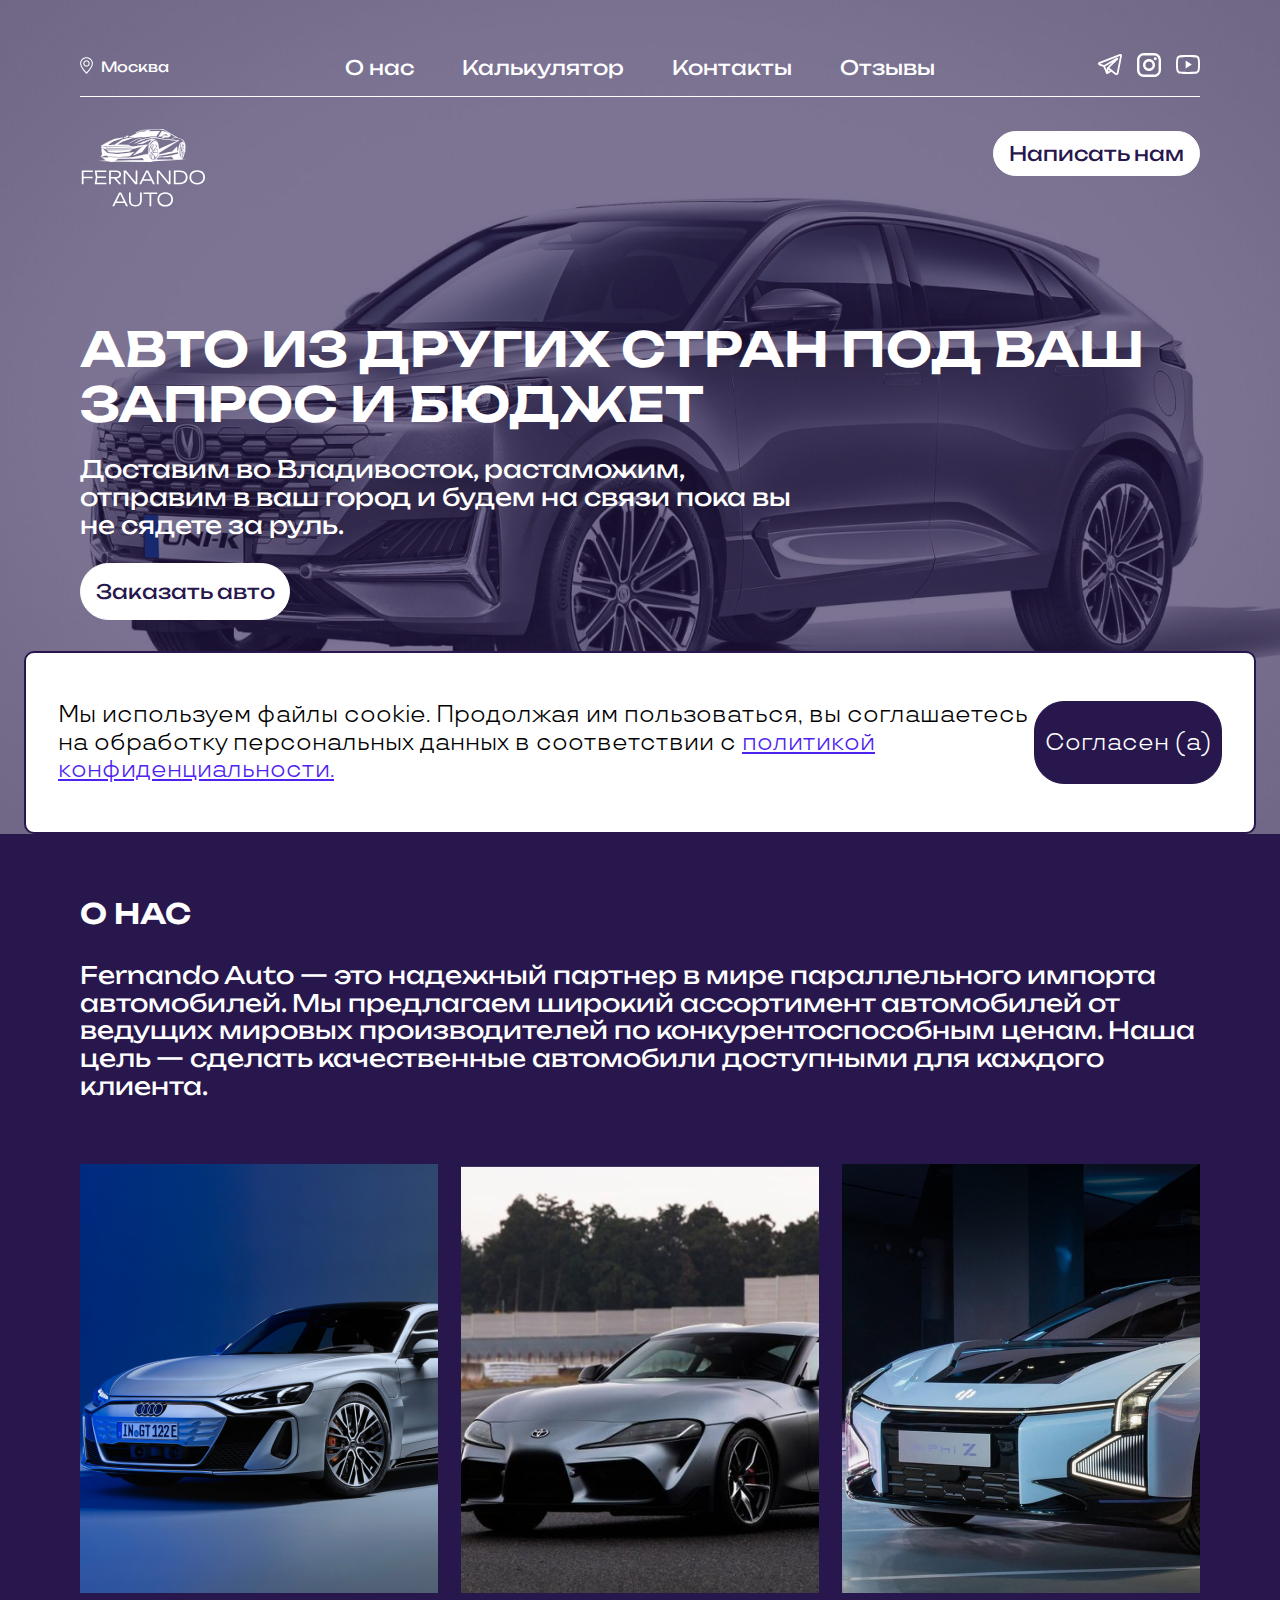
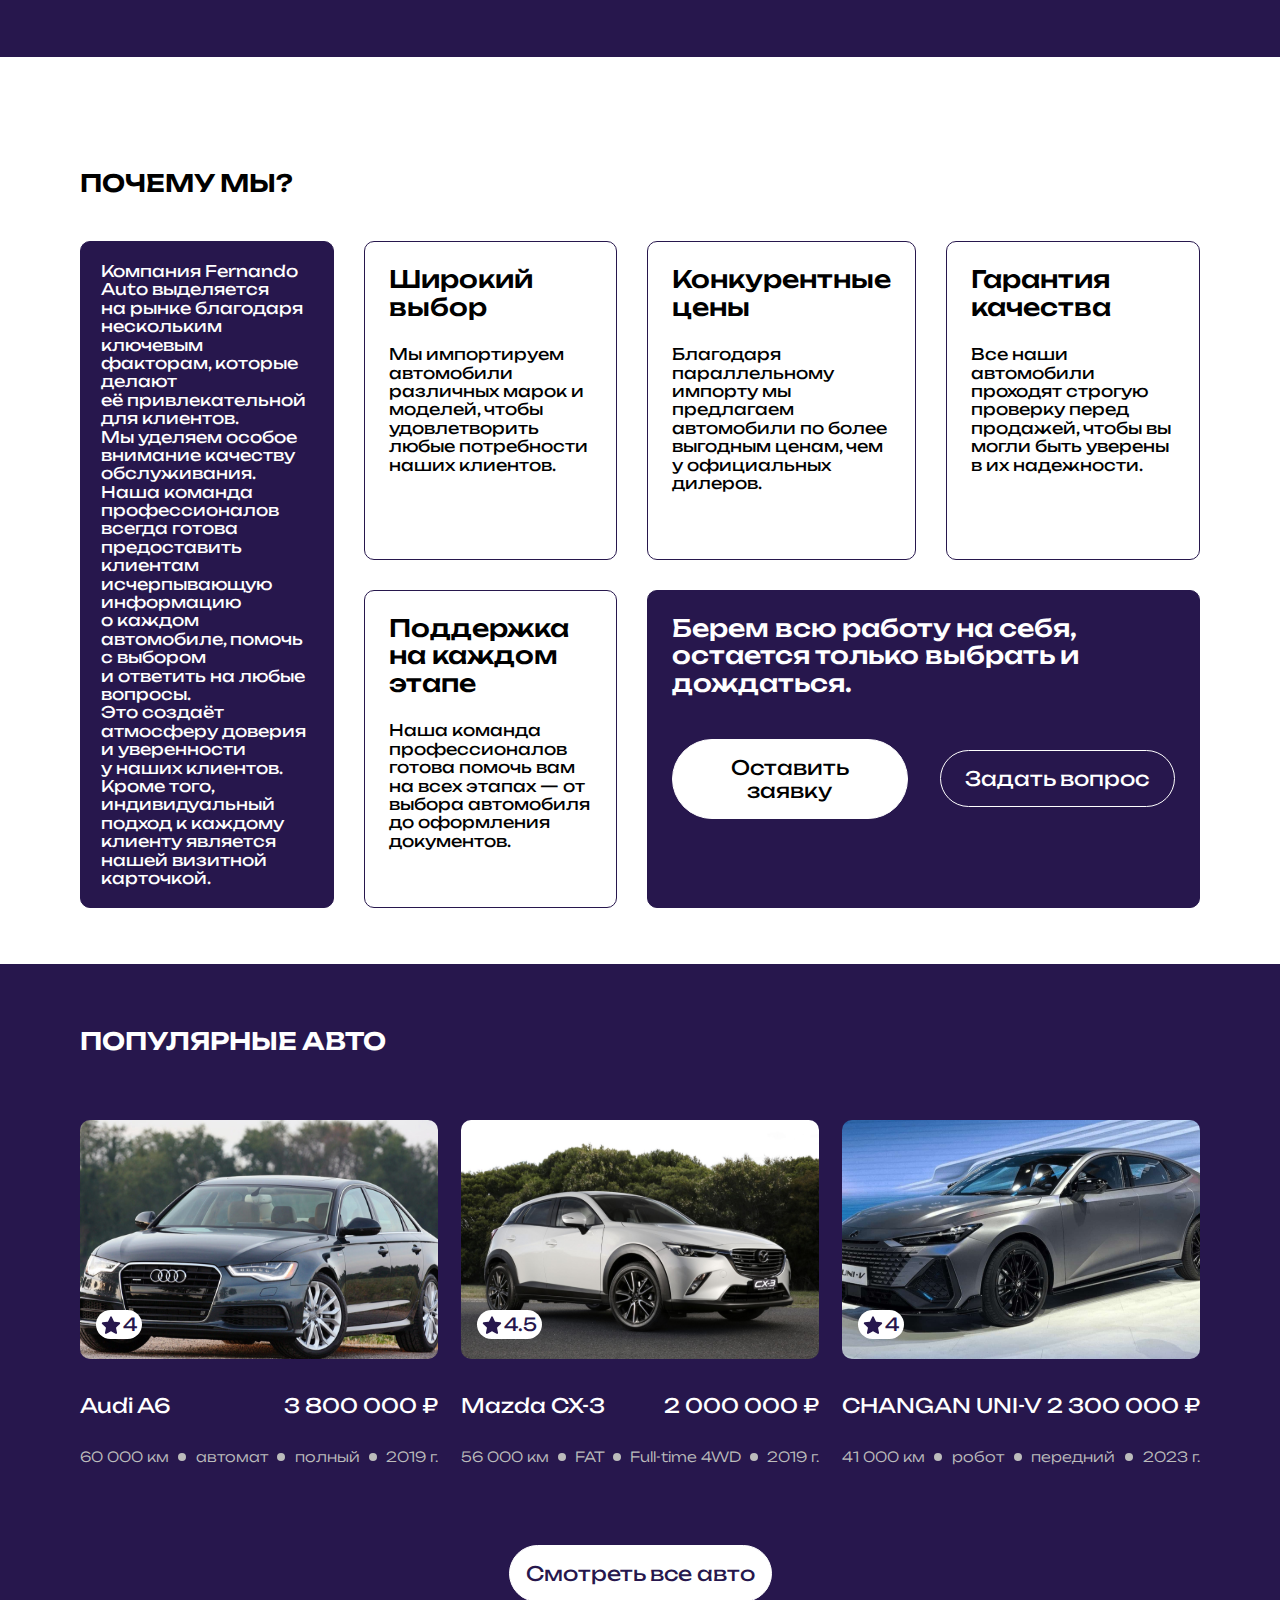
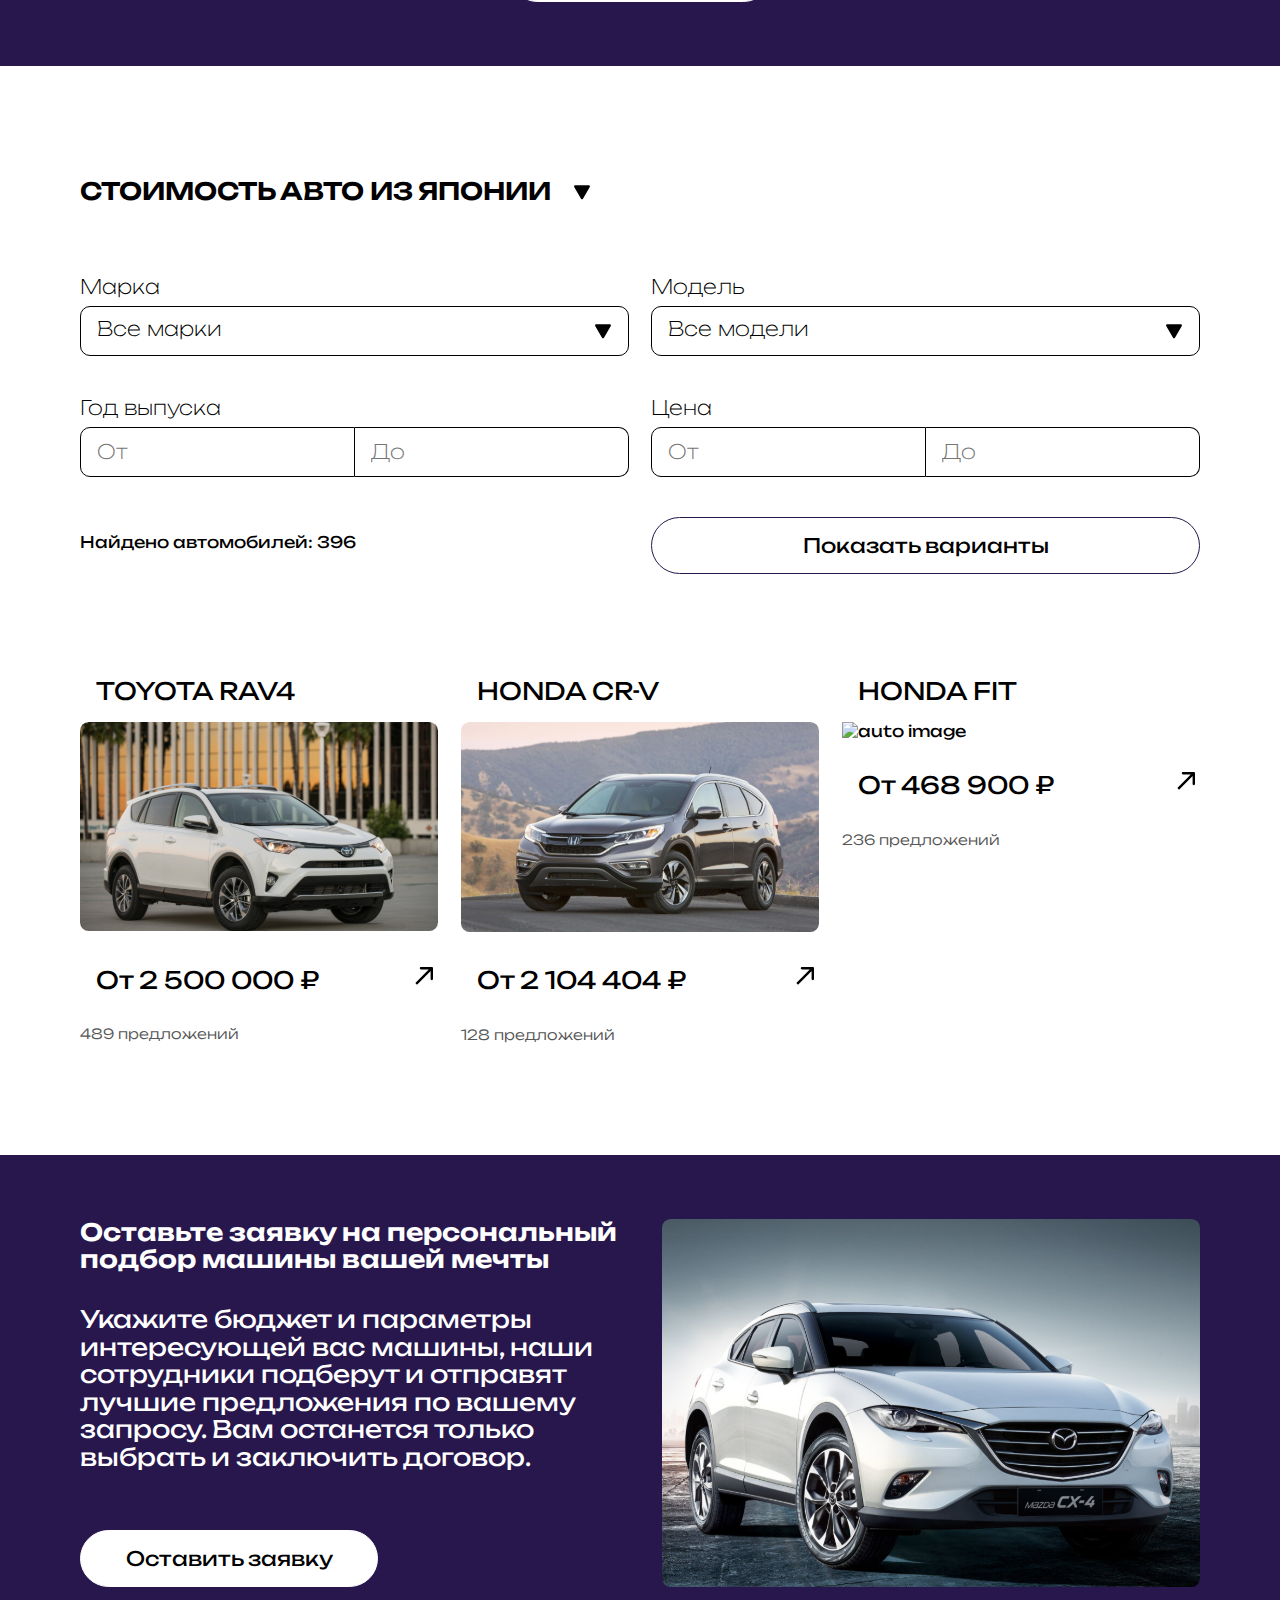
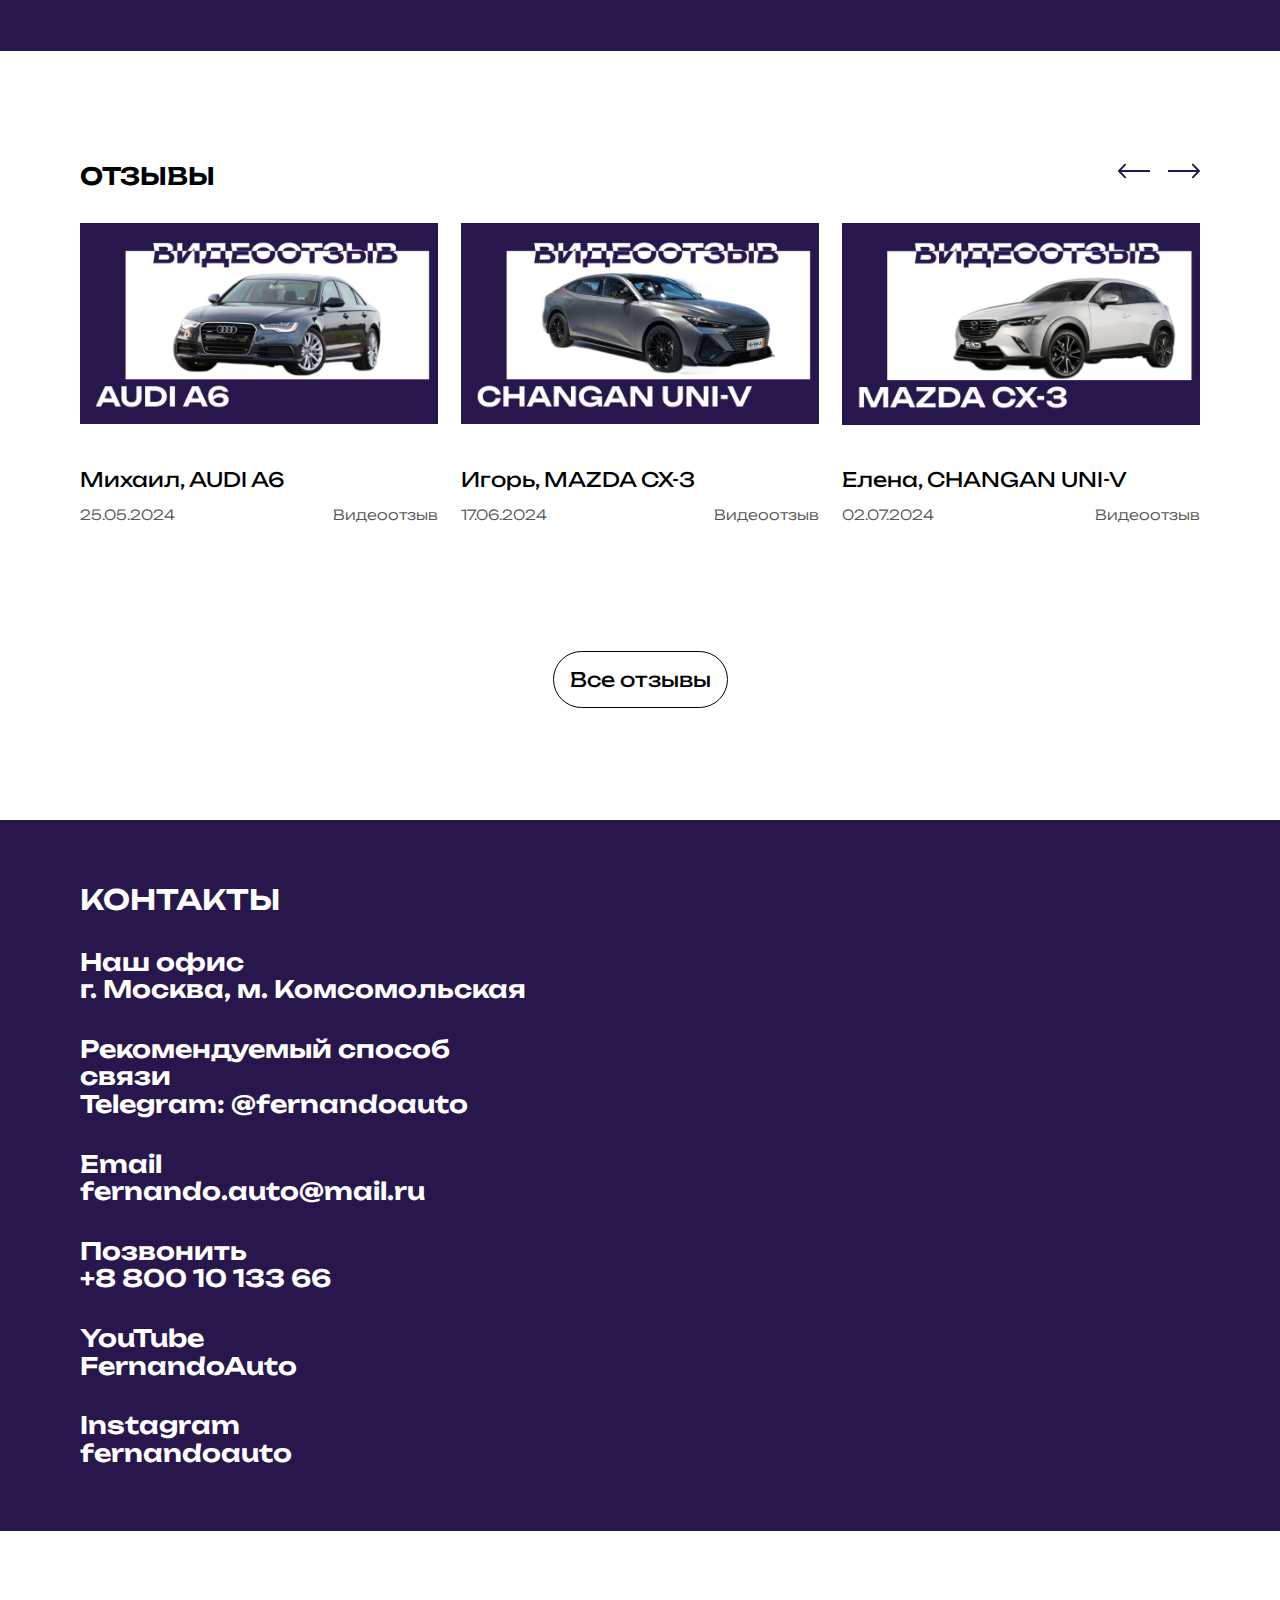
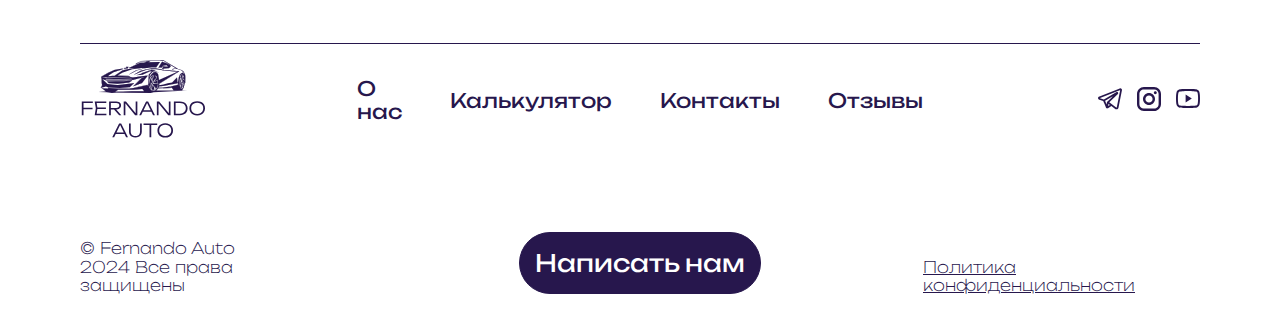
==== index.html @ 006fdbab "desktop all pages add commit" ====
<!DOCTYPE html>
<html lang="en">

<head>
    <meta charset="UTF-8">
    <meta name="viewport" content="width=device-width, initial-scale=1.0">
    <link rel="stylesheet" href="./normalize.css">
    <link rel="stylesheet" href="./style.css">
    <title>Fernando Auto</title>
</head>

<body>
    <div id="root">
        <!-- Header -->
        <header>
            <ul class="location">
                <li class="location__item"><img class="location__img" src="./images/location.svg"
                        alt="location-image"></img></li>
                <li class="location__item">
                    <div class="location__text">Москва</div>
                </li>

            </ul>
            <ul class="top-menu">
                <li class="top-menu__item"><a class="top-menu__item__link" href="#">О нас</a></li>
                <li class="top-menu__item"><a class="top-menu__item__link"
                        href="./pages/calculator/calculator.html">Калькулятор</a></li>
                <li class="top-menu__item"><a class="top-menu__item__link" href="#">Контакты</a></li>
                <li class="top-menu__item"><a class="top-menu__item__link" href="./pages/reviews/reviews.html">Отзывы</a></li>
            </ul>
            <ul class="socials">
                <li class="socials__item">
                    <a class="socials__item__link" href="#">
                        <img class="socials__item__img" src="./images/telegram.svg" alt="telegram-icon">
                    </a>
                </li>
                <li class="socials__item">
                    <a class="socials__item__link" href="#">
                        <img class="socials__item__img" src="./images/instagram.svg" alt="instagram-icon">
                    </a>
                </li>
                <li class="socials__item">
                    <a class="socials__item__link" href="#">
                        <img class="socials__item__img" src="./images/youtube.svg" alt="youtube-icon">
                    </a>
                </li>
            </ul>
            <a class="logo__link" href="#"><img class="logo__img" src="./images/logo.svg"
                    alt="Логотип компании Fernando Auto"></img></a>
            <button type="submit" class="feedback write">Написать нам</button>
        </header>
        <main>
            <!-- Интро -->
            <section class="intro">
                <div class="intro__container">
                    <h1 class="intro__title">АВТО ИЗ ДРУГИХ СТРАН ПОД ВАШ ЗАПРОС И БЮДЖЕТ</h1>
                    <div class="intro__subtitle">Доставим во Владивосток, растаможим, отправим в ваш город и будем на
                        связи пока вы не сядете за руль.</div>
                    <button type="submit" class="intro__button order">Заказать авто</button>
                </div>
                <div class="intro__cookie">
                    <div class="intro__cookie__text">Мы используем файлы cookie. Продолжая им пользоваться, вы
                        соглашаетесь на обработку персональных данных в соответствии с <a href="№">политикой
                            конфиденциальности.</a></div>
                    <button class="intro__cookie__button">Согласен (а)</button>
                </div>
            </section>
            <!-- Раздел "О нас" -->
            <section class="company">
                <h3 class="company__title">о нас</h3>
                <h4 class="company__subtitle">Fernando Auto — это надежный партнер в мире параллельного импорта
                    автомобилей. Мы предлагаем широкий ассортимент автомобилей от ведущих мировых производителей по
                    конкурентоспособным ценам. Наша цель — сделать качественные автомобили доступными для каждого
                    клиента.</h4>
                <div class="company__images">
                    <img class="company__image" src="./images/company_1.png" alt="auto picture">
                    <img class="company__image" src="./images/company_2.png" alt="auto picture">
                    <img class="company__image" src="./images/company_3.png" alt="auto picture">
                </div>
            </section>
            <!-- Раздел "Почему мы" -->
            <section class="advantages">
                <h3 class="advantages__title">почему мы?</h3>
                <div class="advantages__container">
                    <div class="advantage advantage__general">Компания Fernando Auto выделяется на рынке благодаря
                        нескольким ключевым факторам, которые делают её привлекательной для клиентов. Мы уделяем особое
                        внимание качеству обслуживания. Наша команда профессионалов всегда готова предоставить клиентам
                        исчерпывающую информацию о каждом автомобиле, помочь с выбором и ответить на любые вопросы.
                        Это создаёт атмосферу доверия и уверенности у наших клиентов. Кроме того, индивидуальный подход
                        к каждому клиенту является нашей визитной карточкой.</div>
                    <div class="advantage">
                        <h4 class="advantage__title">Широкий выбор</h4>
                        <div class="advantage__text">Мы импортируем автомобили различных марок и моделей, чтобы
                            удовлетворить любые потребности наших клиентов.</div>
                    </div>
                    <div class="advantage">
                        <h4 class="advantage__title">Конкурентные цены</h4>
                        <div class="advantage__text">Благодаря параллельному импорту мы предлагаем автомобили по более
                            выгодным ценам, чем у официальных дилеров.</div>
                    </div>
                    <div class="advantage">
                        <h4 class="advantage__title">Гарантия качества</h4>
                        <div class="advantage__text">Все наши автомобили проходят строгую проверку перед продажей, чтобы
                            вы могли быть уверены в их надежности.</div>
                    </div>
                    <div class="advantage">
                        <h4 class="advantage__title">Поддержка на каждом этапе</h4>
                        <div class="advantage__text">Наша команда профессионалов готова помочь вам на всех этапах — от
                            выбора автомобиля до оформления документов.</div>
                    </div>
                    <div class="advantage advantage__application-form">
                        <h4 class="advantage__title">Берем всю работу на себя, остается только выбрать и дождаться.</h4>
                        <div class="application-form__buttons">
                            <button type="submit" class="application-form__button submit-application order">Оставить
                                заявку</button>
                            <button type="submit" class="application-form__button ask-question write">Задать
                                вопрос</button>
                        </div>
                    </div>
                </div>
            </section>
            <!-- Раздел "Популярные авто" -->
            <section class="goods">
                <h3 class="goods__title">популярные авто</h3>
                <div class="goods__cards">
                    <div class="goods__card">
                        <div class="goods__card__rating">
                            <img class="goods__card__rating__img" src="./images/star.svg" alt="star">
                            <div class="goods__card__rating__value">4</div>
                        </div>
                        <img class="goods__card__img" src="./images/good1.svg" alt="auto image">
                        <div class="goods__card__main">
                            <div class="goods__card__title">Audi A6</div>
                            <div class="goods__card__price">3 800 000 ₽</div>
                        </div>
                        <div class="goods__card__properties">
                            <div class="goods__card__propertie">60 000 км</div>
                            <div class="separator"></div>
                            <div class="goods__card__propertie">автомат</div>
                            <div class="separator"></div>
                            <div class="goods__card__propertie">полный</div>
                            <div class="separator"></div>
                            <div class="goods__card__propertie">2019 г.</div>
                        </div>
                    </div>
                    <div class="goods__card">
                        <div class="goods__card__rating">
                            <img class="goods__card__rating__img" src="./images/star.svg" alt="star">
                            <div class="goods__card__rating__value">4.5</div>
                        </div>
                        <img class="goods__card__img" src="./images/good2.svg" alt="auto image">
                        <div class="goods__card__main">
                            <div class="goods__card__title">Mazda CX-3</div>
                            <div class="goods__card__price">2 000 000 ₽</div>
                        </div>
                        <div class="goods__card__properties">
                            <div class="goods__card__propertie">56 000 км</div>
                            <div class="separator"></div>
                            <div class="goods__card__propertie">FAT</div>
                            <div class="separator"></div>
                            <div class="goods__card__propertie">Full-time 4WD</div>
                            <div class="separator"></div>
                            <div class="goods__card__propertie">2019 г.</div>
                        </div>
                    </div>
                    <div class="goods__card">
                        <div class="goods__card__rating">
                            <img class="goods__card__rating__img" src="./images/star.svg" alt="star">
                            <div class="goods__card__rating__value">4</div>
                        </div>
                        <img class="goods__card__img" src="./images/good3.svg" alt="auto image">
                        <div class="goods__card__main">
                            <div class="goods__card__title">CHANGAN UNI-V</div>
                            <div class="goods__card__price">2 300 000 ₽</div>
                        </div>
                        <div class="goods__card__properties">
                            <div class="goods__card__propertie">41 000 км</div>
                            <div class="separator"></div>
                            <div class="goods__card__propertie">робот</div>
                            <div class="separator"></div>
                            <div class="goods__card__propertie">передний</div>
                            <div class="separator"></div>
                            <div class="goods__card__propertie">2023 г.</div>
                        </div>
                    </div>

                </div>
                <a href="./pages/goods/goods.html"><button type="submit" class="goods__card__button">Смотреть все
                        авто</button></a>
            </section>
            <!-- Раздел "Раздел с фильтром" -->
            <section class="filter">
                <div class="filter__title">
                    <div class="filter__title__item">стоимость авто из </div>
                    <div class="filter__title__item choose__country">японии</div>
                    <div class="filter__title__item filter__arrows">
                        <img class="filter__arrow country__arrow__down" src="./images/arrow_down.svg"
                            alt="Стрелка вниз">
                        <img class="filter__arrow hidden country__arrow__up" src="./images/arrow_up.svg"
                            alt="Стрелка вверх">
                    </div>
                    <ul class="countries__list hidden"></ul>
                </div>
                <form class="filter__form">
                    <div class="filter__item brands">
                        <div class="filter__item__title">Марка</div>
                        <div class="filter__item__content brands__content">
                            <div class="filter__text brand__text">Все марки</div>
                            <div class="filter__arrows">
                                <img class="filter__arrow brand__arrow__down" src="./images/arrow_down.svg"
                                    alt="Стрелка вниз">
                                <img class="filter__arrow hidden brand__arrow__up" src="./images/arrow_up.svg"
                                    alt="Стрелка вверх">
                            </div>
                            <div class="brands__container hidden">
                                <input class="brands__search" type="text">
                                <img class="brands__search__img" src="./images/search.svg" alt="search image">
                                <ul class="brands__list"></ul>
                            </div>

                        </div>
                    </div>
                    <div class="filter__item models">
                        <div class="filter__item__title">Модель</div>
                        <div class="filter__item__content models__content">
                            <div class="filter__text model__text">Все модели</div>
                            <div class="filter__arrows">
                                <img class="filter__arrow model__arrow__down" src="./images/arrow_down.svg"
                                    alt="Стрелка вниз">
                                <img class="filter__arrow hidden model__arrow__up" src="./images/arrow_up.svg"
                                    alt="Стрелка вверх">
                            </div>
                            <ul class="models__list hidden"></ul>
                        </div>
                    </div>
                    <label class="filter__item">
                        <h5 class="filter__item__title">Год выпуска</h5>
                        <div class="filter__item__inputs">
                            <input class="filter__item__input" type="text" placeholder="От">
                            <input class="filter__item__input" type="text" placeholder="До">
                        </div>
                    </label>
                    <label class="filter__item">
                        <h5 class="filter__item__title">Цена</h5>
                        <div class="filter__item__inputs">
                            <input class="filter__item__input" type="text" placeholder="От">
                            <input class="filter__item__input" type="text" placeholder="До">
                        </div>
                    </label>
                    <div class="filter__item filter__result">
                        <span class="filter__result__text">Найдено автомобилей:</span>
                        <span class="filter__result__value">396</span>
                    </div>
                    <button class="filter__item filter__button">Показать варианты</button>
                </form>
                <div class="fiter__goods">
                    <div class="fiter__goods__item">
                        <h4 class="fiter__goods__item__title">toyota rav4</h4>
                        <img class="fiter__goods__item__img" src="./images/filter_goods1.svg" alt="auto image">
                        <div class="fiter__goods__item__price">От <span class="fiter__goods__item__price__value">2 500
                                000</span> ₽</div>
                        <div class="fiter__goods__item__offers"><span
                                class="fiter__goods__item__offers__value">489</span> предложений</div>
                    </div>
                    <div class="fiter__goods__item">
                        <h4 class="fiter__goods__item__title">honda cr-v</h4>
                        <img class="fiter__goods__item__img" src="./images/filter_goods2.svg" alt="auto image">
                        <div class="fiter__goods__item__price">От <span class="fiter__goods__item__price__value">2 104
                                404</span> ₽</div>
                        <div class="fiter__goods__item__offers"><span
                                class="fiter__goods__item__offers__value">128</span> предложений</div>
                    </div>
                    <div class="fiter__goods__item">
                        <h4 class="fiter__goods__item__title">honda fit</h4>
                        <img class="fiter__goods__item__img" src="./images/filter_goods3.svg" alt="auto image">
                        <div class="fiter__goods__item__price">От <span class="fiter__goods__item__price__value">468
                                900</span> ₽</div>
                        <div class="fiter__goods__item__offers"><span
                                class="fiter__goods__item__offers__value">236</span> предложений</div>
                    </div>
                </div>
            </section>
            <!-- Раздел, где можно оставить заявку -->
            <section class="application-form">
                <div class="application-form__content">
                    <div class="application-form__title">
                        Оставьте заявку на персональный подбор машины вашей мечты
                        <span class="application-form__subtitle">Укажите бюджет и параметры интересующей вас машины,
                            наши сотрудники подберут и отправят лучшие предложения по вашему запросу. Вам останется
                            только выбрать и заключить договор.</span>
                    </div>
                    <button class="application-form__button order">Оставить заявку</button>
                </div>
                <img class="application-form__img" src="./images/application-form.svg" alt="mazda auto image">
            </section>
            <!-- Раздел "Отзывы" -->
            <section class="reviews">
                <div class="reviews__title">
                    <h3 class="reviews__title__text">отзывы</h3>
                    <div class="reviews__title__arrows">
                        <img class="reviews__title__arrow back" src="./images/arrow_back.svg" alt="arrow back">
                        <img class="reviews__title__arrow next" src="./images/arrow_next.svg" alt="arrow back">
                    </div>
                </div>
                <div class="reviews__cards">
                    <div class="reviews__card">
                        <img class="reviews__card__img" src="./images/review1.png" alt="auto image">
                        <div class="reviews__card__content">
                            <div class="reviews__card__title">
                                <span class="reviews__card__person">Михаил</span>,
                                <span class="reviews__card__auto">audi a6</span>
                            </div>
                            <div class="reviews__card__subtitle">
                                <div class="reviews__card__date">25.05.2024</div>
                                <div class="reviews__card__type">Видеоотзыв</div>
                            </div>
                        </div>
                    </div>
                    <div class="reviews__card">
                        <img class="reviews__card__img" src="./images/review2.png" alt="auto image">
                        <div class="reviews__card__content">
                            <div class="reviews__card__title">
                                <span class="reviews__card__person">Игорь</span>,
                                <span class="reviews__card__auto">mazda cx-3</span>
                            </div>
                            <div class="reviews__card__subtitle">
                                <div class="reviews__card__date">17.06.2024</div>
                                <div class="reviews__card__type">Видеоотзыв</div>
                            </div>
                        </div>
                    </div>
                    <div class="reviews__card">
                        <img class="reviews__card__img" src="./images/review3.png" alt="auto image">
                        <div class="reviews__card__content">
                            <div class="reviews__card__title">
                                <span class="reviews__card__person">Елена</span>,
                                <span class="reviews__card__auto">changan uni-v</span>
                            </div>
                            <div class="reviews__card__subtitle">
                                <div class="reviews__card__date">02.07.2024</div>
                                <div class="reviews__card__type">Видеоотзыв</div>
                            </div>
                        </div>
                    </div>
                </div>
                <a href="./pages/reviews/reviews.html"><button type="submit" class="reviews__button">Все отзывы</button></a>
                </section>
            <!-- Раздел "Контакты" -->
            <section class="contacts">
                <div class="contacts__content">
                    <h3 class="contacts__title">контакты</h3>
                    <ul class="contacts__cards">
                        <ul class="contacts__card">
                            <li class="contacts__card__item">Наш офис</li>
                            <li class="contacts__card__item">г. Москва, м. Комсомольская</li>
                        </ul>
                        <ul class="contacts__card">
                            <li class="contacts__card__item">Рекомендуемый способ связи</li>
                            <li class="contacts__card__item">Telegram: <a
                                    href="https://t.me/fernandoauto">@fernandoauto</a> </li>
                        </ul>
                        <ul class="contacts__card">
                            <li class="contacts__card__item">Email</li>
                            <li class="contacts__card__item"><a
                                    href="mailto:fernando.auto@mail.ru">fernando.auto@mail.ru</a></li>
                        </ul>
                        <ul class="contacts__card">
                            <li class="contacts__card__item">Позвонить</li>
                            <li class="contacts__card__item"><a href="tel:+88001013366">+8 800 10 133 66</a></li>
                        </ul>
                        <ul class="contacts__card">
                            <li class="contacts__card__item">YouTube</li>
                            <li class="contacts__card__item"><a
                                    href="https://www.youtube.com/channel/UCE1j8M3LLtAVcm_tZek_Feg">FernandoAuto</a>
                            </li>
                        </ul>

                        <ul class="contacts__card">
                            <li class="contacts__card__item">Instagram</li>
                            <li class="contacts__card__item"><a
                                    href=" https://www.instagram.com/fernandoauto">fernandoauto</a></li>
                        </ul>
                    </ul>
                </div>
                <iframe class="contacts__map"
                    src="https://www.google.com/maps/embed?pb=!1m18!1m12!1m3!1d574469.3749540114!2d36.997095726563344!3d55.77550719024176!2m3!1f0!2f0!3f0!3m2!1i1024!2i768!4f13.1!3m3!1m2!1s0x46b54a79353008b3%3A0xf2e3588f4b9a9ed8!2z0YHRgi4g0LwuINCa0L7QvNGB0L7QvNC-0LvRjNGB0LrQsNGP!5e0!3m2!1sru!2sru!4v1725004573287!5m2!1sru!2sru"
                    width="600" height="450" style="border:0;" allowfullscreen="" loading="lazy"
                    referrerpolicy="no-referrer-when-downgrade"></iframe>
            </section>
        </main>
        <!-- Footer -->
        <footer>
            <a class="footer__logo__link" href="#">
                <img class="footer__logo__img" src="./images/logo_dark.svg" alt="Логотип компании Fernando Auto"></img>
            </a>
            <ul class="footer-menu">
                <li class="footer-menu__item"><a class="footer-menu__item__link" href="#">О нас</a></li>
                <li class="footer-menu__item"><a class="footer-menu__item__link"
                        href="./pages/calculator/calculator.html">Калькулятор</a></li>
                <li class="footer-menu__item"><a class="footer-menu__item__link" href="#">Контакты</a></li>
                <li class="footer-menu__item"><a class="footer-menu__item__link" href="./pages/reviews/reviews.html">Отзывы</a></li>
            </ul>
            <ul class="footer__socials">
                <li class="footer__socials__item">
                    <a class="footer__socials__item__link" href="#">
                        <img class="footer__socials__item__img" src="./images/telegram_dark.svg" alt="telegram-icon">
                    </a>
                </li>
                <li class="footer__socials__item">
                    <a class="footer__socials__item__link" href="#">
                        <img class="footer__socials__item__img" src="./images/instagram_dark.svg" alt="instagram-icon">
                    </a>
                </li>
                <li class="footer__socials__item">
                    <a class="footer__socials__item__link" href="#">
                        <img class="footer__socials__item__img" src="./images/youtube_dark.svg" alt="youtube-icon">
                    </a>
                </li>
            </ul>
            <div class="footer__license">© Fernando Auto 2024
                Все права защищены</div>
            <button type="submit" class="footer__button write">Написать нам</button>
            <div class="footer__confidentiality"><a class="footer__confidentiality__link" href="#">Политика
                    конфиденциальности</a></div>
        </footer>
    </div>
    <!-- Оставить заявку -->
    <div class="popup hidden">
        <div class="popup__container">
            <button class="popup__close" type="submit">
                <span class="visually-hidden">Кнопка закрытия окна</span>
            </button>
            <form class="popup__content">
                <label>
                    <input type="text" name="name" class="popup__content__item name" placeholder="ФИО" />
                </label>
                <label>
                    <input type="text" name="phone" class="popup__content__item phone" placeholder="+7 999 999 99 99" />
                </label>
                <label>
                    <input type="text" name="email" class="popup__content__item email" placeholder="Email" />
                </label>
                <label>
                    <span>Какой автомобиль Вас интересует?</span>
                    <textarea type="text" name="details" class="popup__content__item details"
                        placeholder="Марка, модель, год, пробег, комплектация и бюджет"></textarea>
                </label>
                <button class="popup__button" type="submit">Отправить</button>
            </form>
        </div>
    </div>

    <!-- Задать вопрос -->
    <div class="popup2 hidden">
        <div class="popup2__container">
            <button class="popup2__close" type="submit">
                <span class="visually-hidden">Кнопка закрытия окна</span>
            </button>
            <form class="popup2__content">
                <label>
                    <input type="text" name="name" class="popup2__content__item name" placeholder="ФИО" />
                </label>
                <label>
                    <input type="text" name="phone" class="popup2__content__item phone"
                        placeholder="+7 999 999 99 99" />
                </label>
                <label>
                    <input type="text" name="email" class="popup2__content__item email" placeholder="Email" />
                </label>
                <label>
                    <span>Напишите свой вопрос в поле ниже</span>
                    <textarea type="text" name="details" class="popup2__content__item details"
                        placeholder="Комментарий"></textarea>
                </label>
                <button class="popup2__button" type="submit">Отправить</button>
            </form>
        </div>
    </div>
    <script src="./index.js"></script>
</body>

</html>
---- style.css ----
@font-face {
  font-family: Unbounded;
  src: url("./fonts/Unbounded/Unbounded-VariableFont_wght.ttf");
}

@font-face {
  font-family: TTTravels;
  src: url("./fonts/TTTravels/TTTravels-Regular.ttf");
}

* {
  --text-color: #ffffff;
  --bg-color: #27174d;

  list-style-type: none;
  box-sizing: border-box;
  text-decoration: none;
  margin: 0;
  padding: 0;

  font-family: Unbounded;
}

html,
body,
#root {
  width: 100%;

  position: relative;
}

/* Header */

header {
  display: grid;

  grid-template-columns: 1fr 3fr 1fr;
  grid-template-rows: 0.3fr 0.7fr;

  padding: 0 80px;

  position: absolute;

  width: 100%;

  top: 48px;
  left: 0;

  color: var(--text-color);

  z-index: 10;
}

.location {
  grid-row: 1;
  grid-column: 1;
  align-self: center;

  display: flex;
  flex-wrap: nowrap;
  align-items: center;
  gap: 8px;

  height: 49px;

  border-bottom: 1px solid var(--text-color);
  padding-bottom: 10px;
}

.location__img {
  width: 12.75px;
  height: 17px;

  cursor: pointer;
}

.location__text {
  font-size: 14px;
  font-weight: 400;
  text-align: left;
}

.top-menu {
  grid-row: 1;
  grid-column: 2;
  align-self: center;

  display: flex;
  flex-wrap: nowrap;
  align-items: center;
  justify-content: center;
  gap: 48px;

  height: 49px;

  border-bottom: 1px solid var(--text-color);
  padding-bottom: 10px;
}

.top-menu__item__link {
  font-size: 20px;
  font-weight: 400;

  color: var(--text-color);
}

.socials {
  grid-row: 1;
  grid-column: 3;
  align-self: center;

  display: flex;
  flex-wrap: nowrap;
  align-items: center;
  justify-content: flex-end;
  gap: 15px;

  width: 100%;
  height: 49px;

  border-bottom: 1px solid var(--text-color);
  padding-bottom: 10px;
}

.socials__item__img {
  width: 24px;
  height: 24px;
}

.logo__link {
  grid-row: 2;
  grid-column: 1;

  display: flex;
  align-items: flex-end;

  height: 113px;
}

.logo__img {
  width: 126px;
  height: 81px;
}

.feedback {
  grid-row: 2;
  grid-column: 3;
  align-self: center;
  justify-self: end;

  width: 207px;
  height: 45px;

  padding: 10px 15px;

  border: 1px solid var(--text-color);
  border-radius: 50px;

  background-color: var(--text-color);

  color: var(--bg-color);
  font-size: 20px;
  font-weight: 400;

  cursor: pointer;
}

.feedback:focus {
  color: #4e23f0;
}

.feedback:hover {
  color: var(--text-color);
  background-color: transparent;
}

/* Интро */

.intro {
  height: 834px;

  background-image: url("./images/intro.png");
  background-color: var(--bg-color);
  background-repeat: no-repeat;
  background-size: cover;

  color: var(--text-color);

  position: relative;
}

.intro::before {
  content: "";

  top: 0;
  bottom: 0;
  right: 0;
  left: 0;

  background-color: var(--bg-color);

  opacity: 0.6;

  position: absolute;
}

.intro__container {
  padding: 322px 80px 0;

  display: flex;
  flex-direction: column;
  justify-content: center;
  gap: 24px;
}

.intro__title {
  font-size: 48px;
  font-weight: 600;

  z-index: 2;

  margin: 0;
}

.intro__subtitle {
  font-size: 24px;
  font-weight: 400;

  padding-right: 35%;

  z-index: 2;
}

.intro__button {
  width: 210px;
  height: 57px;

  padding: 5px;

  border-radius: 50px;
  border: 1px solid var(--text-color);

  background-color: var(--text-color);

  color: var(--bg-color);

  font-size: 20px;
  font-weight: 400;

  z-index: 2;

  cursor: pointer;
}

.intro__button:focus {
  color: #4e23f0;
}

.intro__button:hover {
  color: var(--text-color);
  background-color: transparent;
}

/* Согласие с cookie */

.intro__cookie {
  position: absolute;

  padding: 48px 32px;

  display: flex;
  flex-wrap: nowrap;

  margin: 0 24px;

  border-radius: 10px;
  border: 2px solid var(--bg-color);

  font-size: 24px;

  background-color: var(--text-color);

  bottom: 0;
}

.intro__cookie__text {
  font-family: TTTravels;
  flex-grow: 1;

  font-weight: 400;
  color: #000000;
}

.intro__cookie__text a {
  font-family: TTTravels;
  color: #4e23f0;

  text-decoration: underline;
}

.intro__cookie__button {
  font-family: TTTravels;

  flex-shrink: 0;
  flex-grow: 0;

  margin-left: 5px;

  font-weight: 400;

  padding: 10px;

  border-radius: 30px;
  border: 1px solid var(--bg-color);

  color: var(--text-color);
  background-color: var(--bg-color);

  cursor: pointer;
}

.intro__cookie__button:hover {
  background-color: #1e1e1e;
}

/* Раздел "О нас" */

.company {
  padding: 64px 80px;

  background-color: var(--bg-color);
  color: var(--text-color);

  font-size: 24px;
}

.company__title {
  font-weight: 600;
  text-transform: uppercase;
}

.company__subtitle {
  font-weight: 400;
  padding: 32px 0 64px;
}

.company__images {
  display: flex;
  flex-wrap: nowrap;
  justify-content: space-between;
  align-items: center;
}

.company__image {
  width: 32%;
  height: 429px;
  object-fit: cover;
}

/* Раздел "Почему мы" */

.advantages {
  text-align: left;
  padding: 112px 80px 56px;
}

.advantages__title {
  font-size: 24px;
  font-weight: 600;
  line-height: 29.76px;
  text-transform: uppercase;
}

.advantages__container {
  display: grid;

  grid-template-columns: 1fr 1fr 1fr 1fr;
  grid-template-rows: 1fr 1fr;

  gap: 30px;

  padding-top: 42px;

  width: 100%;
}

.advantage {
  color: #000000;

  padding: 24px;

  border-radius: 10px;
  border: 1px solid var(--bg-color);
}

.advantage__title {
  font-size: 24px;
  font-weight: 500;
}

.advantage__text {
  font-size: 16px;
  font-weight: 400;

  padding-top: 24px;
}

.advantage__general {
  grid-row: 1 / span 2;
  grid-column: 1;

  background-color: var(--bg-color);
  color: var(--text-color);

  padding: 20px;

  font-size: 16px;
  font-weight: 400;
}

.advantage__application-form {
  grid-row: 2;
  grid-column: 3 / span 2;

  background-color: var(--bg-color);
  color: var(--text-color);
}

.advantage__application-form .advantage__title {
  color: var(--text-color);

  height: 60px;
}

.application-form__buttons {
  display: flex;
  gap: 32px;
  align-items: center;
  justify-content: center;

  height: calc(100% - 60px);
}

.application-form__button {
  padding: 16px;

  border-radius: 50px;
  border: 1px solid var(--text-color);

  font-size: 20px;
  font-weight: 400;

  cursor: pointer;
}

.application-form__buttons .submit-application {
  background-color: var(--text-color);
}

.application-form__buttons .submit-application:focus {
  color: #4e23f0;
}

.application-form__buttons .submit-application:hover {
  color: var(--text-color);
  background-color: transparent;
}

.submit-application:hover {
  background-color: var(--text-color);
  color: #4e23f0;
}

.application-form__buttons .ask-question {
  background-color: transparent;
  color: var(--text-color);
}

.application-form__buttons .ask-question:focus {
  background-color: transparent;
  border: 1px solid #4e23f0;
  color: var(--text-color);
}

.application-form__buttons .ask-question:hover {
  background-color: #c4c4c4;
  border: 1px solid #c4c4c4;
  color: var(--bg-color);
}

/* Раздел "Популярные авто" */

.goods {
  background-color: var(--bg-color);
  color: var(--text-color);
  padding: 64px 80px;

  text-align: center;
}

.goods__title {
  font-size: 24px;
  font-weight: 600;
  text-transform: uppercase;
  text-align: left;
}

.goods__cards {
  display: flex;
  flex-wrap: nowrap;
  justify-content: space-between;
  padding: 64px 0 80px;
}

.goods__card {
  width: 32%;
  position: relative;
}

.goods__card__rating {
  position: absolute;
  top: 190px;
  left: 16px;

  display: flex;
  gap: 2px;

  align-items: end;

  background-color: var(--text-color);

  padding: 4px 5px;

  border-radius: 20px;
}

.goods__card__rating__img {
  width: 20px;
  height: 20px;
}

.goods__card__rating__value {
  color: var(--bg-color);
  font-size: 18px;
  font-weight: 400;
}

.goods__card__img {
  width: 100%;
  height: 239px;

  border-radius: 10px;
  object-fit: cover;
}

.goods__card__main {
  display: flex;
  flex-wrap: nowrap;
  justify-content: space-between;

  padding: 32px 0;

  font-size: 20px;
  font-weight: 400;
}

.goods__card__properties {
  display: flex;
  flex-wrap: nowrap;
  justify-content: space-between;
  align-items: center;
}

.goods__card__propertie {
  color: #bcbcbc;

  font-size: 14px;
  font-weight: 300;
}

.separator {
  width: 8px;
  height: 8px;
  border-radius: 50%;
  background-color: #bcbcbc;
}

.goods__card__button {
  padding: 16px;

  border-radius: 50px;
  border: 1px solid var(--text-color);

  background-color: var(--text-color);
  color: var(--bg-color);

  font-size: 20px;
  font-weight: 400;

  cursor: pointer;
}

.goods__card__button:focus {
  color: #4e23f0;
}

.goods__card__button:hover {
  background-color: transparent;
  color: var(--text-color);
}

/* Раздел с фильтром */

.filter {
  padding: 112px 80px;
  color: #000000;
}

.filter__title {
  display: flex;
  flex-wrap: nowrap;
  align-items: center;

  position: relative;

  width: 600px;
}

.filter__title__item {
  font-size: 24px;
  font-weight: 600;

  text-transform: uppercase;
  padding-right: 5px;
}

.choose__country {
  cursor: pointer;
}

.filter__arrows {
  display: flex;
  align-items: center;
  justify-content: flex-end;

  width: 40px;
}

.filter__arrow {
  width: 18px;
  height: 18px;

  padding-right: 0;
}

.countries__list {
  position: absolute;

  top: 40px;
  right: 50px;

  z-index: 10;

  width: 211px;
  height: 165px;

  border-radius: 10px;
  outline: 1px solid #000000;

  background-color: var(--text-color);

  overflow-y: scroll;

  padding: 5px;
}

.country,
.brand,
.model {
  font-size: 20px;
  font-weight: 200;
  padding: 4px 0 4px 8px;

  cursor: pointer;
}

.country:hover,
.brand:hover,
.model:hover {
  color: #4e23f0;
}

.filter__form {
  display: flex;
  flex-wrap: wrap;
  justify-content: space-between;

  padding: 69px 0 64px;
}

.filter__item {
  width: 49%;

  margin-bottom: 40px;

  cursor: pointer;
}

.brands {
  display: flex;
  flex-wrap: wrap;

  position: relative;
}

.filter__item__title {
  width: 100%;

  font-size: 20px;
  font-weight: 200;

  padding-bottom: 8px;
}

.filter__item__content {
  width: 100%;

  display: flex;
  flex-wrap: nowrap;
  justify-content: space-between;

  font-size: 20px;
  font-weight: 200;

  position: relative;

  height: 50px;

  padding: 10px 16px 10px 16px;

  border-radius: 10px;
  border: 1px solid #000000;
}

.brands__container {
  position: absolute;

  top: 60px;
  right: 0;

  z-index: 10;

  width: 100%;
  height: 165px;

  border-radius: 10px;
  outline: 1px solid #000000;

  background-color: var(--text-color);

  overflow-y: scroll;

  padding: 5px;
}

.brands__search {
  width: 100%;

  height: 32px;

  padding: 8px;
  border-radius: 10px;
  border: 1px solid #000000;

  outline: none;
}

.brands__search__img {
  position: absolute;

  top: 12px;
  right: 12px;

  z-index: 10;

  width: 16px;
  height: 16px;
}

.models__list {
  position: absolute;

  top: 40px;
  right: 50px;

  z-index: 10;

  width: 211px;
  height: 165px;

  border-radius: 10px;
  outline: 1px solid #000000;

  background-color: var(--text-color);

  overflow-y: scroll;

  padding: 5px;
}

.filter__item__inputs {
  display: flex;
  flex-wrap: nowrap;
}

.filter__item__inputs .filter__item__input:first-child {
  border-radius: 10px 0 0 10px;
}

.filter__item__inputs .filter__item__input:last-child {
  border-radius: 0 10px 10px 0;
  border-left: none;
}

.filter__item__input {
  width: 100%;

  display: flex;
  flex-wrap: nowrap;

  font-size: 20px;
  font-weight: 200;

  height: 50px;

  padding: 10px 16px 10px 16px;

  border-radius: 10px;
  border: 1px solid #000000;

  outline: none;
}

.filter__item__input__value {
  font-size: 20px;
  font-weight: 200;

  text-transform: capitalize;
}

.filter__result {
  padding: 16px 0;
}

.filter__button {
  padding: 16px;

  border-radius: 50px;
  border: 1px solid var(--bg-color);

  font-size: 20px;
  font-weight: 400;

  background-color: var(--text-color);

  cursor: pointer;
}

.filter__button:hover {
  color: var(--text-color);
  background-color: var(--bg-color);
}

.fiter__goods {
  display: flex;
  flex-wrap: nowrap;
  justify-content: space-between;

  width: 100%;
}

.fiter__goods__item {
  width: 32%;
}

.fiter__goods__item__title {
  font-size: 24px;
  font-weight: 400;
  text-transform: uppercase;
  color: #000000;

  padding: 0 0 16px 16px;
}

.fiter__goods__item__img {
  width: 100%;
  object-fit: cover;
}

.fiter__goods__item__price {
  font-size: 24px;
  font-weight: 400;
  color: #000000;

  padding: 32px 0 32px 16px;

  width: 100%;

  position: relative;
}

.fiter__goods__item__price::after {
  content: "";

  width: 18px;
  height: 18px;

  background-image: url("./images/arrow\ 1.svg");
  background-position: center center;
  background-repeat: no-repeat;
  background-size: cover;

  top: 32px;
  right: 5px;

  position: absolute;

  cursor: pointer;
}

.fiter__goods__item__price__value {
  color: #000000;
}

.fiter__goods__item__offers {
  font-size: 14px;
  font-weight: 300;
  color: #565656;
}

.fiter__goods__item__offers__value {
  color: #565656;
}

/* Раздел, где можно оставить заявку */

.application-form {
  padding: 64px 80px;
  background-color: var(--bg-color);
  color: var(--text-color);

  display: flex;
  flex-wrap: nowrap;
  justify-content: space-between;
}

.application-form__content {
  display: flex;
  flex-direction: column;
  justify-content: space-between;

  width: 48%;
}

.application-form__title {
  font-size: 24px;
  font-weight: 600;
}

.application-form__subtitle {
  display: block;

  font-weight: 400;

  padding-top: 32px;
}

.application-form__button {
  width: 298px;
  padding: 16px;

  border-radius: 50px;
  border: 1px solid var(--text-color);

  background-color: var(--text-color);

  cursor: pointer;
}

.application-form__button:focus {
  color: #4e23f0;
}

.application-form__button:hover {
  background-color: transparent;
  color: var(--text-color);
}

.application-form__img {
  width: 48%;
}

/* Раздел "Отзывы" */

.reviews {
  padding: 112px 80px;
  width: 100%;

  text-align: center;
}

.reviews__title {
  width: 100%;

  display: flex;
  justify-content: space-between;
}

.reviews__title__text {
  font-size: 24px;
  font-weight: 600;
  text-transform: uppercase;
  color: #000000;
}

.reviews__title__arrow {
  display: inline-block;

  width: 32px;

  cursor: pointer;

  margin-left: 14px;
}

.reviews__cards {
  padding: 32px 0 64px;

  display: flex;
  flex-wrap: nowrap;
  justify-content: space-between;

  width: 100%;
  min-height: 327px;
}

.reviews__card {
  width: 32%;
}

.reviews__card__img {
  width: 100%;
}

.reviews__card__content {
  padding: 40px 0 64px;
}

.reviews__card__title {
  font-size: 20px;
  font-weight: 400;
  margin-bottom: 16px;

  text-align: left;
}

.reviews__card__auto {
  text-transform: uppercase;
}

.reviews__card__subtitle {
  font-size: 14px;
  font-weight: 300;

  color: #565656;

  display: flex;
  flex-wrap: nowrap;
  justify-content: space-between;
}

.reviews__button {
  padding: 16px;

  border-radius: 50px;
  border: 1px solid #000000;

  font-size: 20px;
  font-weight: 400;

  background-color: var(--text-color);

  cursor: pointer;
}

.reviews__button:hover {
  background-color: var(--bg-color);
  border: 1px solid var(--bg-color);
  color: var(--text-color);
}

/* Раздел "Контакты" */

.contacts {
  width: 100%;

  padding: 64px 80px;

  display: flex;
  flex-wrap: nowrap;
  justify-content: space-between;

  color: var(--text-color);
  background-color: var(--bg-color);

  font-size: 24px;
}

.contacts__content {
  width: 40%;
}

.contacts__title {
  font-weight: 600;
  text-transform: uppercase;
}

.contacts__cards {
  font-weight: 600;
}

.contacts__card {
  padding-top: 32px;
}

.contacts__card__item a {
  color: var(--text-color);
}

.contacts__map {
  display: block;
  width: 55%;
  height: 555px;
}

/* Footer */

footer {
  display: grid;

  grid-template-columns: 1fr 2fr 1fr;
  grid-template-rows: 45fr 55fr;

  padding: 112px 80px 32px;

  width: 100%;

  color: var(--bg-color);
}

.footer__logo__link {
  grid-row: 1;
  grid-column: 1;

  display: flex;
  align-items: flex-end;

  height: 113px;

  border-top: 1px solid var(--bg-color);
}

.footer__logo__img {
  width: 126px;
  height: 81px;

  align-self: center;
}

.footer-menu {
  grid-row: 1;
  grid-column: 2;
  align-self: center;

  display: flex;
  flex-wrap: nowrap;
  align-items: center;
  justify-content: center;
  gap: 48px;

  height: 113px;

  border-top: 1px solid var(--bg-color);
}

.footer-menu__item__link {
  font-size: 20px;
  font-weight: 400;

  color: var(--bg-color);
}

.footer__socials {
  grid-row: 1;
  grid-column: 3;
  align-self: center;

  display: flex;
  flex-wrap: nowrap;
  align-items: center;
  justify-content: flex-end;
  gap: 15px;

  width: 100%;
  height: 113px;

  border-top: 1px solid var(--bg-color);
}

.footer__socials__item__img {
  width: 24px;
  height: 24px;
}

.footer__license {
  grid-row: 2;
  grid-column: 1;

  align-self: end;
  justify-self: start;

  font-size: 16px;
  font-weight: 200;

  width: 208px;
}

.footer__button {
  grid-row: 2;
  grid-column: 2;

  align-self: end;
  justify-self: center;

  border: 1px solid var(--bg-color);
  background-color: var(--bg-color);
  color: var(--text-color);

  font-size: 24px;
  font-weight: 400;

  width: 242px;
  height: 62px;

  padding: 14px;

  border-radius: 50px;

  cursor: pointer;
}

.footer__button:focus {
  background-color: #4e23f0;
  border: 1px solid #4e23f0;
}

.footer__button:hover {
  background-color: transparent;
  border: 1px solid var(--bg-color);
  color: var(--bg-color);
}

.footer__confidentiality {
  grid-row: 2;
  grid-column: 3;

  justify-items: end;

  align-self: end;
  justify-self: center;

  font-size: 16px;
  font-weight: 200;
}

.footer__confidentiality__link {
  font-size: 16px;
  font-weight: 200;

  color: var(--bg-color);

  text-decoration: underline;
}

/* Форма обратной связи */
.popup,
.popup2 {
  position: fixed;

  top: 0;

  display: flex;
  justify-content: center;
  align-items: center;

  width: 100%;
  height: 100%;

  background-color: rgba(0, 0, 0, 0.6);

  z-index: 10;
}

.popup__container,
.popup2__container {
  background-color: #4822a1;

  color: var(--text-color);

  width: 584px;
  height: 611px;

  border-radius: 10px;

  position: absolute;

  padding: 44px 40px;

  font-size: 20px;
  font-weight: 300px;
}

.popup__close,
.popup2__close {
  position: absolute;
  top: 16px;
  right: 16px;

  width: 16px;
  height: 16px;

  background-image: url("./images/close.svg");
  background-repeat: no-repeat;
  background-color: initial;
  background-size: cover;

  border: none;

  cursor: pointer;
}

.visually-hidden {
  position: absolute;

  width: 1px;
  height: 1px;

  margin: -1px;
  padding: 0;

  border: 0;

  clip: rect(0 0 0 0);
  overflow: hidden;
}

.popup__content__item,
.popup2__content__item {
  width: 100%;
  height: 57px;

  border: 1px solid var(--text-color);

  font-size: 20px;
  font-weight: 300;

  margin-bottom: 34px;

  background-color: #4822a1;

  padding: 16px;

  border-radius: 30px;

  color: var(--text-color);
}

.popup__content__item::placeholder,
.popup2__content__item::placeholder {
  color: var(--text-color);
}

.details {
  min-height: 116px;
}

label span {
  display: block;

  font-size: 16px;
  font-weight: 300;

  margin-bottom: 8px;

  padding-left: 10px;
}

.popup__button,
.popup2__button {
  width: 100%;

  font-size: 32px;
  font-weight: 300;

  padding: 16px 10px;

  border-radius: 30px;
  border: 1px solid var(--text-color);
  background-color: var(--text-color);
  color: #000000;

  cursor: pointer;
}

.popup__button:hover,
.popup2__button:hover {
  background-color: transparent;
  color: var(--text-color);
}

.hidden {
  display: none;
}

.selected {
  color: #4e23f0;
}
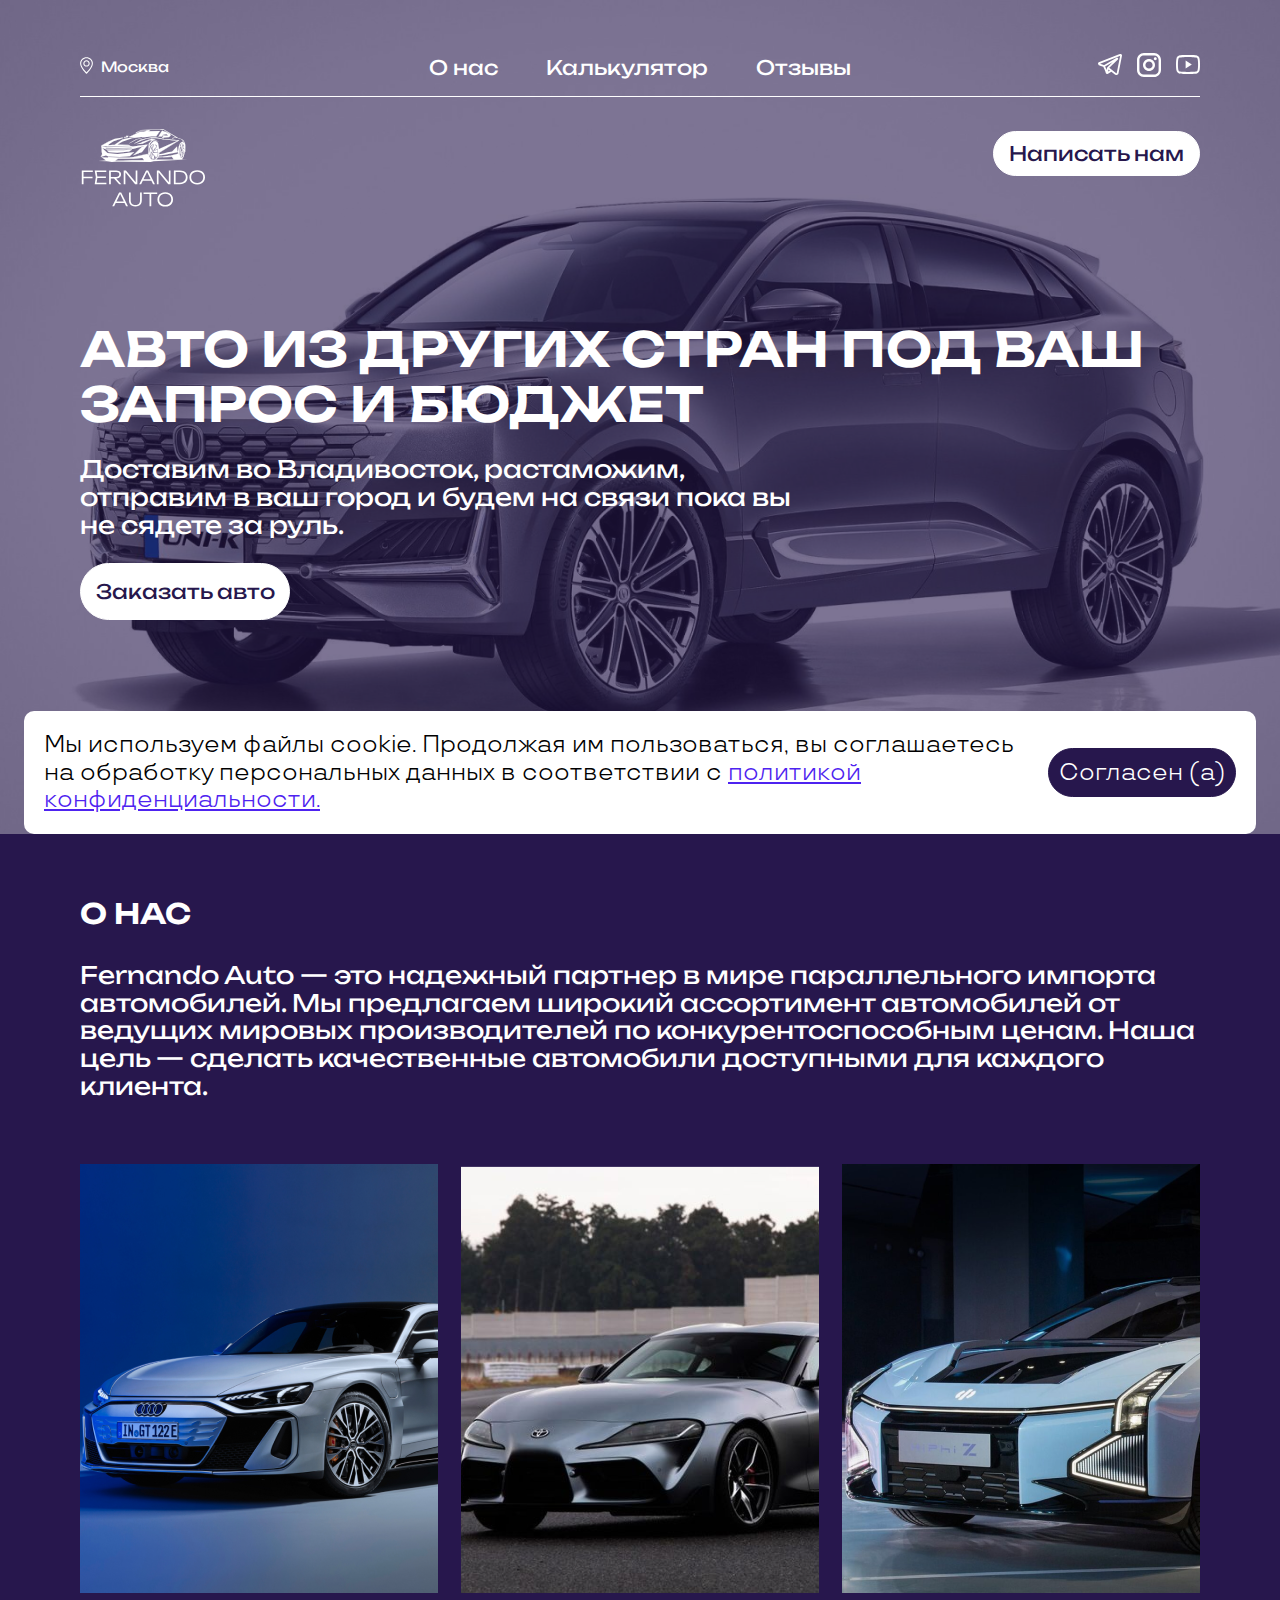
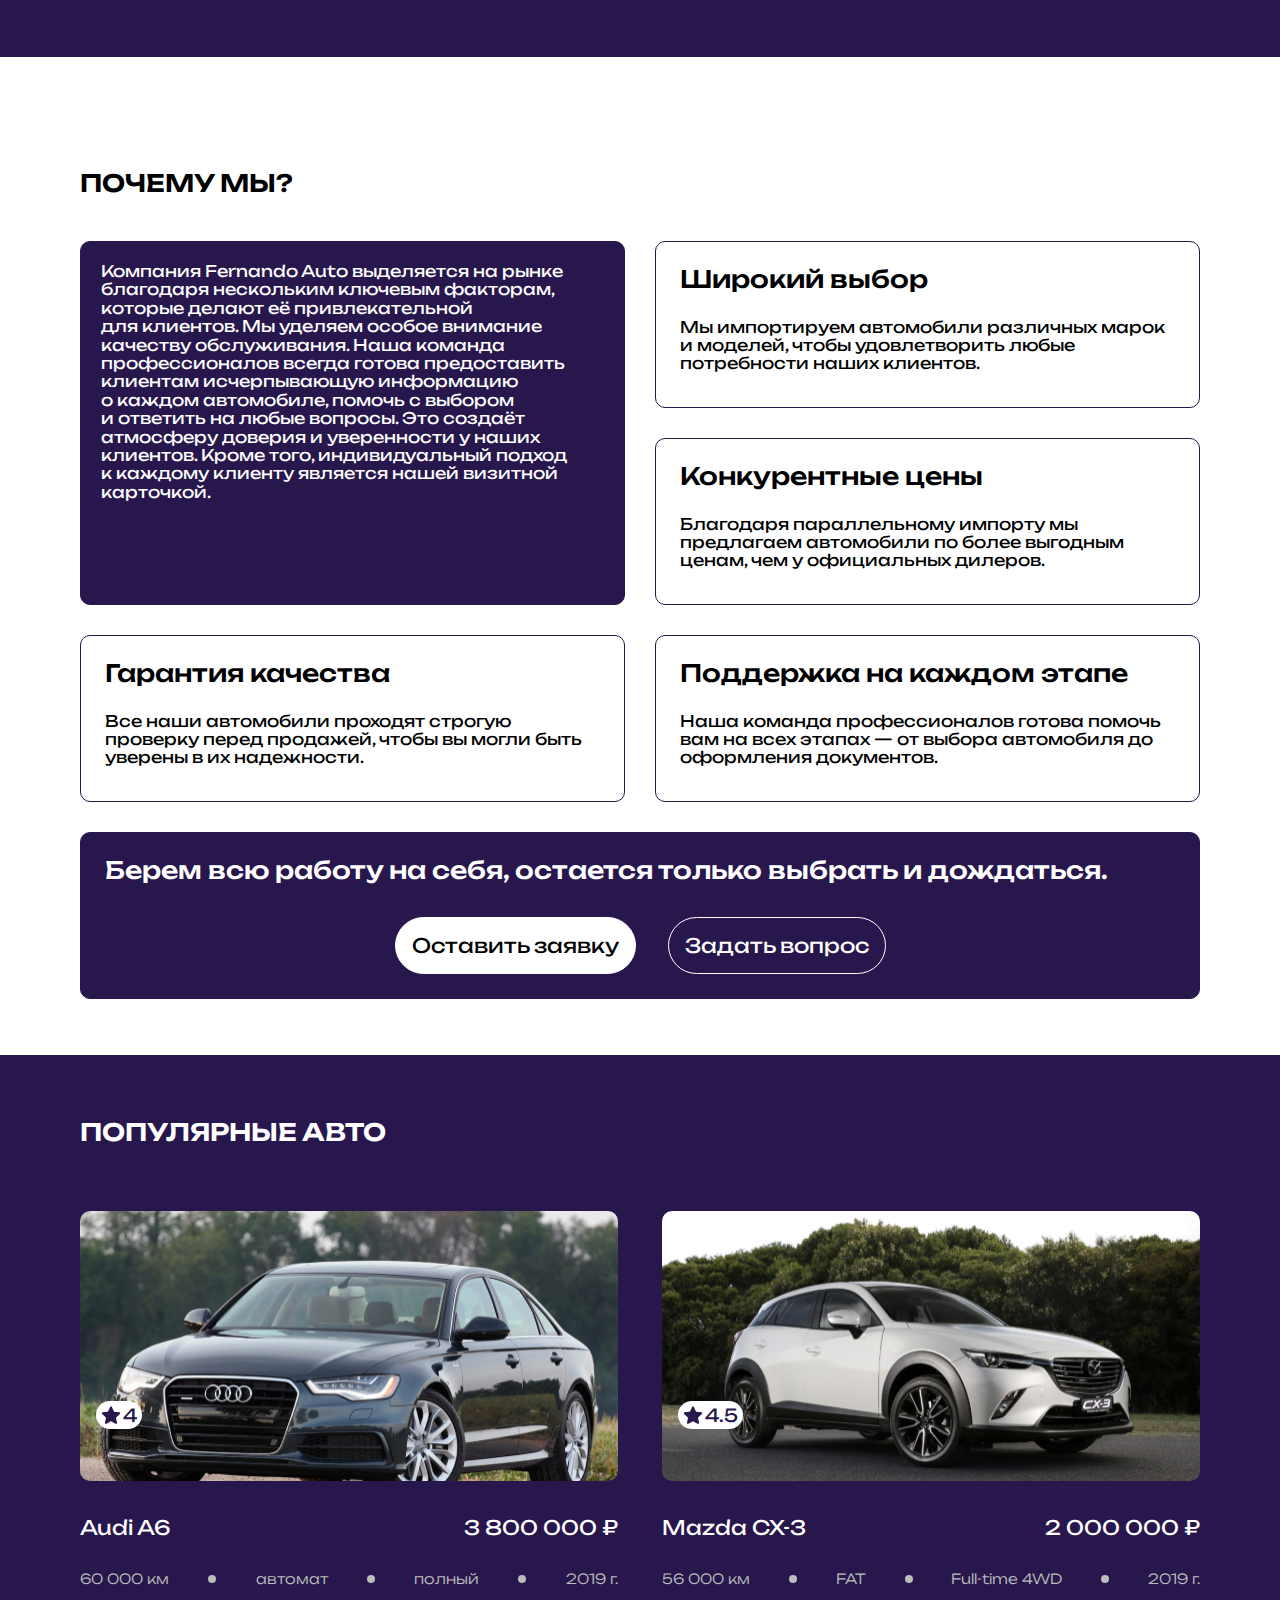
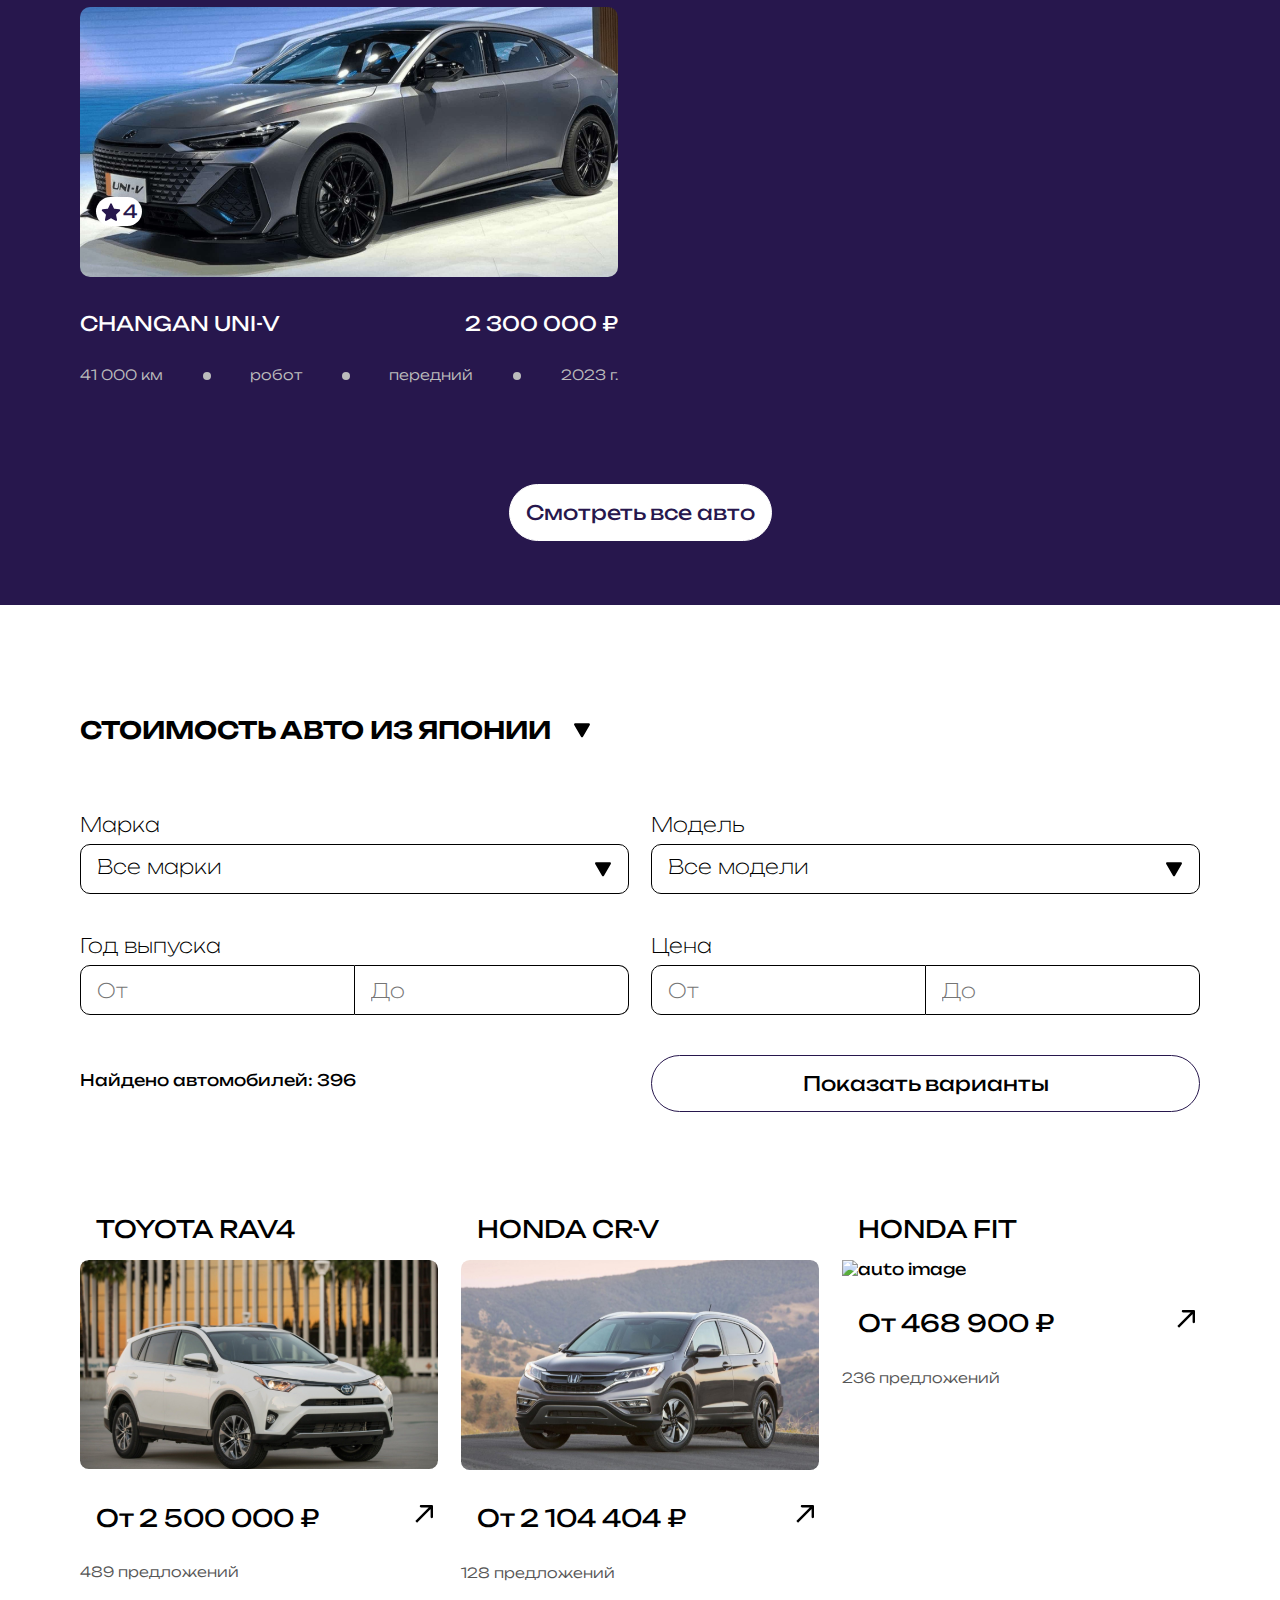
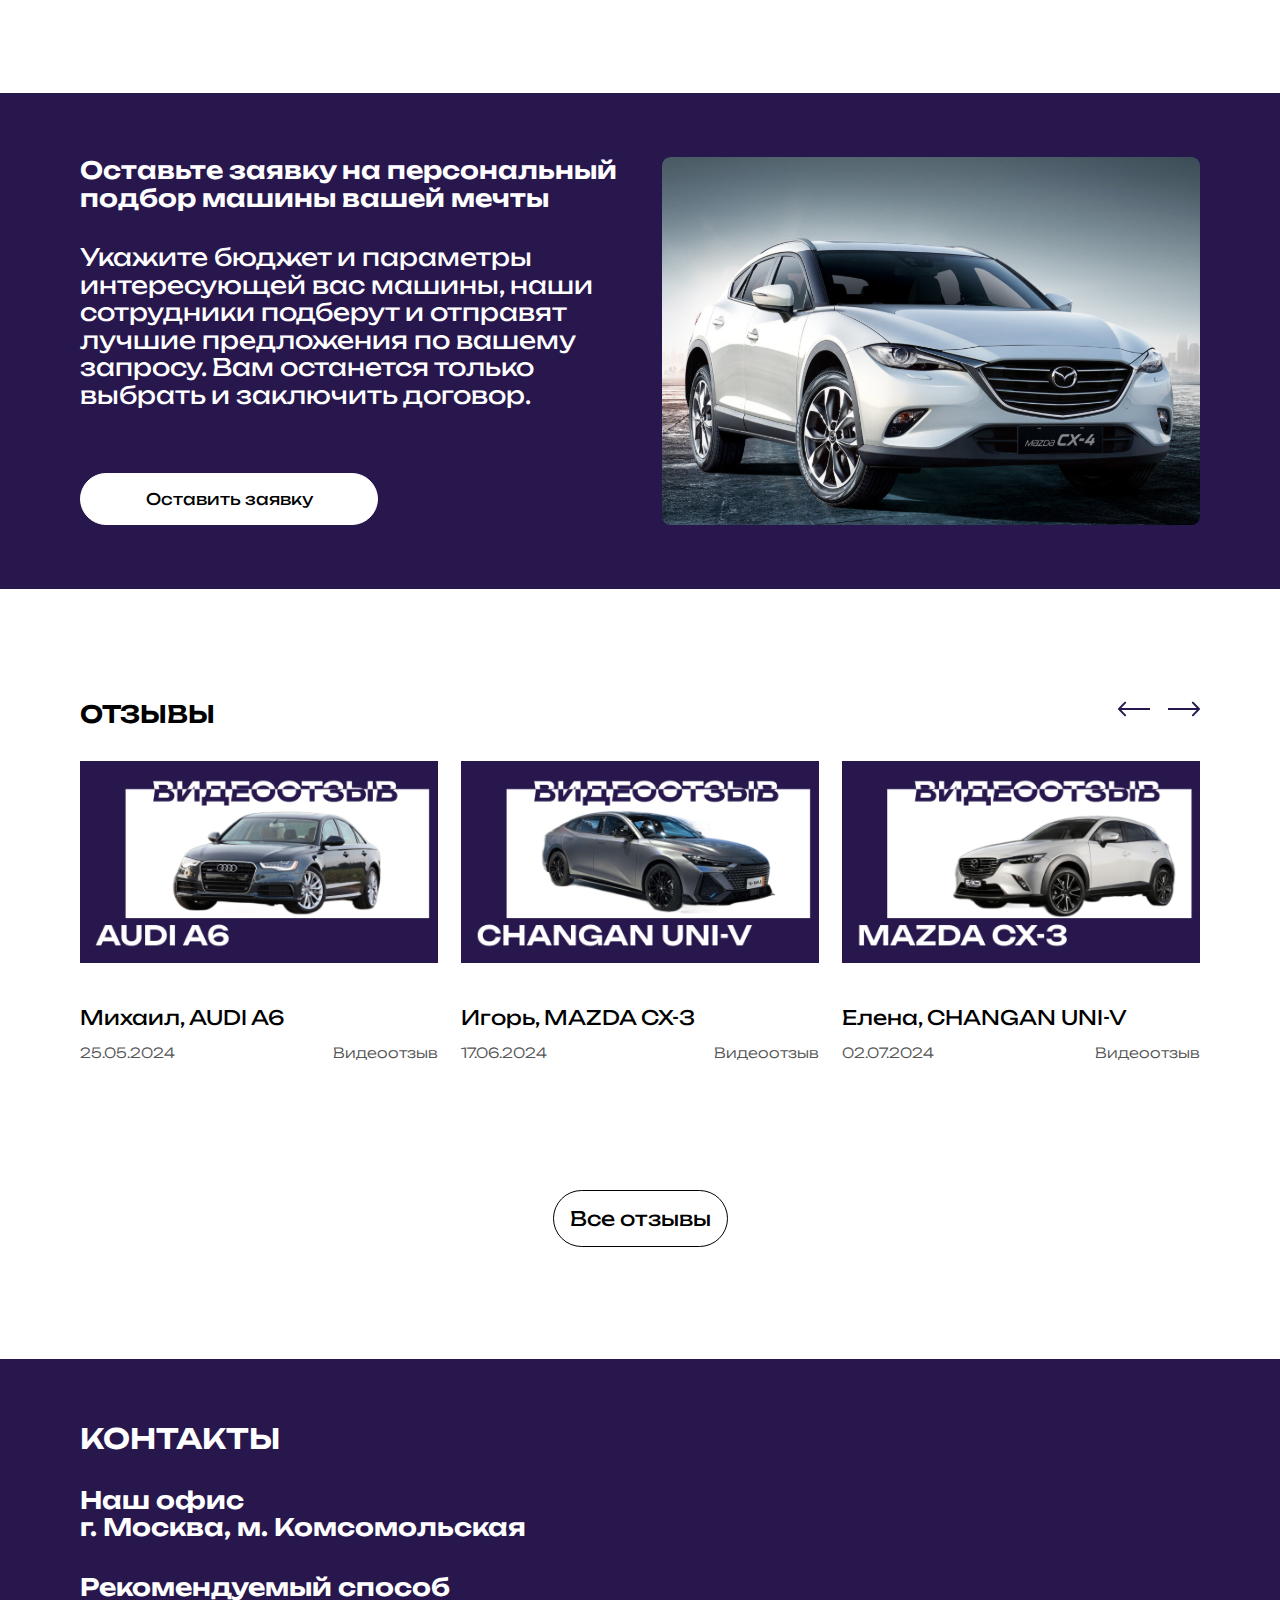
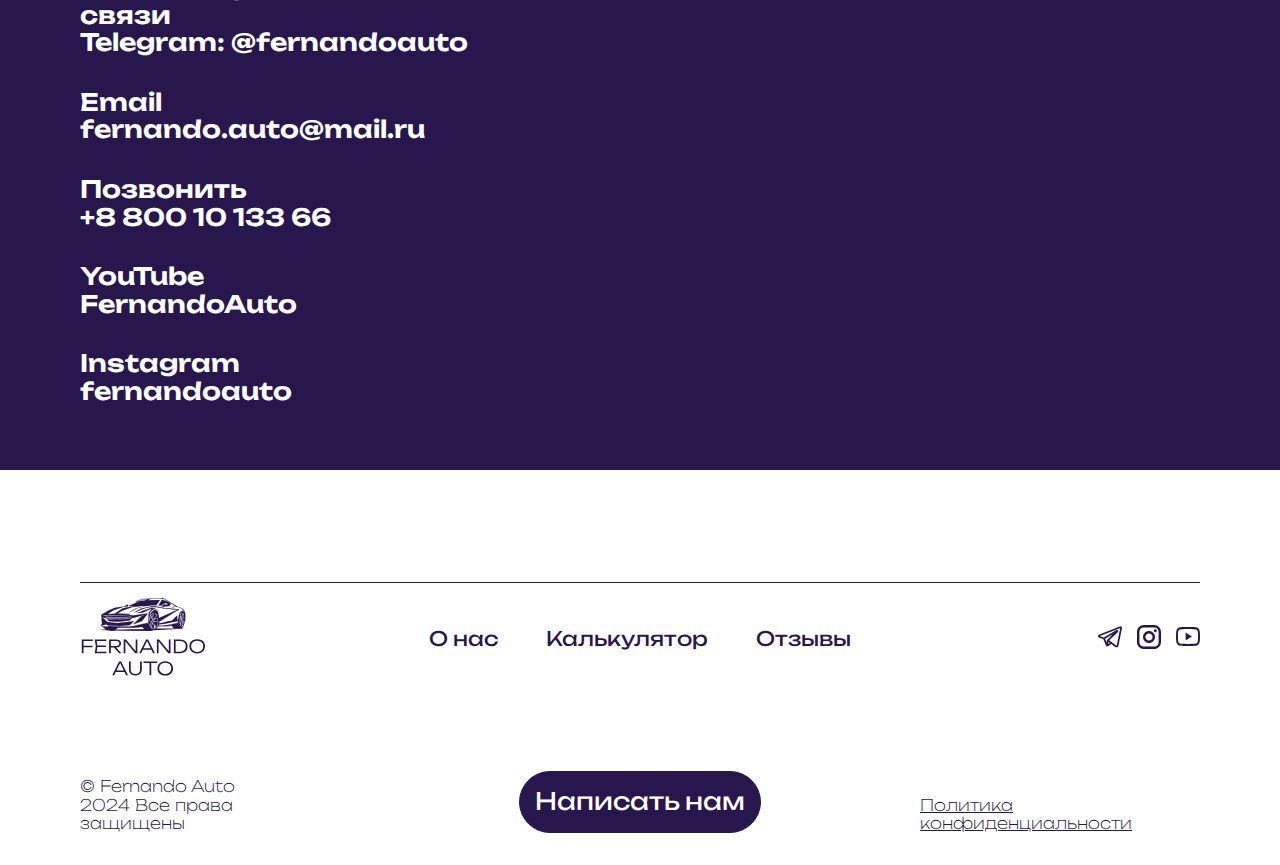
==== commit 4769835b: "mobile pages add commit" ====
--- a/index.html
+++ b/index.html
@@ -19,14 +19,21 @@
                 <li class="location__item">
                     <div class="location__text">Москва</div>
                 </li>
-
+            </ul>
+            <img class="hamburger-menu" src="./images/hamburger.svg" alt="hamburger menu">
+            <ul class="hamburger-menu__list hidden">
+                <li class="hamburger-menu__item"><a href="#">О нас</a></li>
+                <li class="hamburger-menu__item"><a href="./pages/calculator/calculator.html">Калькулятор</a></li>
+                <!-- <li class="hamburger-menu__item"><a href="#">Контакты</a></li> -->
+                <li class="hamburger-menu__item"><a href="./pages/reviews/reviews.html">Отзывы</a></li>
             </ul>
             <ul class="top-menu">
                 <li class="top-menu__item"><a class="top-menu__item__link" href="#">О нас</a></li>
                 <li class="top-menu__item"><a class="top-menu__item__link"
                         href="./pages/calculator/calculator.html">Калькулятор</a></li>
-                <li class="top-menu__item"><a class="top-menu__item__link" href="#">Контакты</a></li>
-                <li class="top-menu__item"><a class="top-menu__item__link" href="./pages/reviews/reviews.html">Отзывы</a></li>
+                <!-- <li class="top-menu__item"><a class="top-menu__item__link" href="#">Контакты</a></li> -->
+                <li class="top-menu__item"><a class="top-menu__item__link"
+                        href="./pages/reviews/reviews.html">Отзывы</a></li>
             </ul>
             <ul class="socials">
                 <li class="socials__item">
@@ -62,6 +69,8 @@
                     <div class="intro__cookie__text">Мы используем файлы cookie. Продолжая им пользоваться, вы
                         соглашаетесь на обработку персональных данных в соответствии с <a href="№">политикой
                             конфиденциальности.</a></div>
+                    <div class="intro__cookie__text__mobile">Мы используем файлы cookie. <a href="№">Политика
+                            конфиденциальности.</a></div>
                     <button class="intro__cookie__button">Согласен (а)</button>
                 </div>
             </section>
@@ -73,6 +82,8 @@
                     конкурентоспособным ценам. Наша цель — сделать качественные автомобили доступными для каждого
                     клиента.</h4>
                 <div class="company__images">
+                    <img class="company__images__arrow__back" src="./images/arrow_back_light.svg" alt="arrow back">
+                    <img class="company__images__arrow__next" src="./images/arrow_next_light.svg" alt="arrow back">
                     <img class="company__image" src="./images/company_1.png" alt="auto picture">
                     <img class="company__image" src="./images/company_2.png" alt="auto picture">
                     <img class="company__image" src="./images/company_3.png" alt="auto picture">
@@ -121,6 +132,8 @@
             </section>
             <!-- Раздел "Популярные авто" -->
             <section class="goods">
+                <img class="goods__arrow__back" src="./images/arrow_back_light.svg" alt="arrow back">
+                <img class="goods__arrow__next" src="./images/arrow_next_light.svg" alt="arrow back">
                 <h3 class="goods__title">популярные авто</h3>
                 <div class="goods__cards">
                     <div class="goods__card">
@@ -254,6 +267,8 @@
                     <button class="filter__item filter__button">Показать варианты</button>
                 </form>
                 <div class="fiter__goods">
+                    <img class="fiter__goods__arrow__back" src="./images/arrow_back.svg" alt="arrow back">
+                    <img class="fiter__goods__arrow__next" src="./images/arrow_next.svg" alt="arrow back">
                     <div class="fiter__goods__item">
                         <h4 class="fiter__goods__item__title">toyota rav4</h4>
                         <img class="fiter__goods__item__img" src="./images/filter_goods1.svg" alt="auto image">
@@ -289,7 +304,7 @@
                             наши сотрудники подберут и отправят лучшие предложения по вашему запросу. Вам останется
                             только выбрать и заключить договор.</span>
                     </div>
-                    <button class="application-form__button order">Оставить заявку</button>
+                    <button class="application-form__content__button order">Оставить заявку</button>
                 </div>
                 <img class="application-form__img" src="./images/application-form.svg" alt="mazda auto image">
             </section>
@@ -298,8 +313,8 @@
                 <div class="reviews__title">
                     <h3 class="reviews__title__text">отзывы</h3>
                     <div class="reviews__title__arrows">
-                        <img class="reviews__title__arrow back" src="./images/arrow_back.svg" alt="arrow back">
-                        <img class="reviews__title__arrow next" src="./images/arrow_next.svg" alt="arrow back">
+                        <img class="reviews__title__arrow__back" src="./images/arrow_back.svg" alt="arrow back">
+                        <img class="reviews__title__arrow__next" src="./images/arrow_next.svg" alt="arrow back">
                     </div>
                 </div>
                 <div class="reviews__cards">
@@ -343,8 +358,9 @@
                         </div>
                     </div>
                 </div>
-                <a href="./pages/reviews/reviews.html"><button type="submit" class="reviews__button">Все отзывы</button></a>
-                </section>
+                <a href="./pages/reviews/reviews.html"><button type="submit" class="reviews__button">Все
+                        отзывы</button></a>
+            </section>
             <!-- Раздел "Контакты" -->
             <section class="contacts">
                 <div class="contacts__content">
@@ -397,8 +413,9 @@
                 <li class="footer-menu__item"><a class="footer-menu__item__link" href="#">О нас</a></li>
                 <li class="footer-menu__item"><a class="footer-menu__item__link"
                         href="./pages/calculator/calculator.html">Калькулятор</a></li>
-                <li class="footer-menu__item"><a class="footer-menu__item__link" href="#">Контакты</a></li>
-                <li class="footer-menu__item"><a class="footer-menu__item__link" href="./pages/reviews/reviews.html">Отзывы</a></li>
+                <!-- <li class="footer-menu__item"><a class="footer-menu__item__link" href="#">Контакты</a></li> -->
+                <li class="footer-menu__item"><a class="footer-menu__item__link"
+                        href="./pages/reviews/reviews.html">Отзывы</a></li>
             </ul>
             <ul class="footer__socials">
                 <li class="footer__socials__item">
--- a/style.css
+++ b/style.css
@@ -80,6 +80,28 @@
   text-align: left;
 }
 
+.hamburger-menu {
+  width: 24px;
+  display: none;
+  cursor: pointer;
+
+  z-index: 100;
+}
+
+.hamburger-menu__list {
+  position: absolute;
+  top: 52px;
+  left: 16px;
+  background-color: var(--text-color);
+  color: var(--bg-color);
+}
+
+.hamburger-menu__item {
+  padding: 10px;
+  cursor: pointer;
+  font-size: 10px;
+}
+
 .top-menu {
   grid-row: 1;
   grid-column: 2;
@@ -270,17 +292,18 @@
 
   display: flex;
   flex-wrap: nowrap;
+  align-items: center;
 
   margin: 0 24px;
 
   border-radius: 10px;
-  border: 2px solid var(--bg-color);
 
   font-size: 24px;
 
   background-color: var(--text-color);
 
   bottom: 0;
+  z-index: 20;
 }
 
 .intro__cookie__text {
@@ -291,6 +314,19 @@
   color: #000000;
 }
 
+.intro__cookie__text__mobile {
+  font-family: TTTravels;
+  flex-grow: 1;
+
+  font-weight: 400;
+  color: #000000;
+  display: none;
+}
+
+.intro__cookie__text__mobile a {
+  font-size: 10px;
+}
+
 .intro__cookie__text a {
   font-family: TTTravels;
   color: #4e23f0;
@@ -349,6 +385,15 @@
   flex-wrap: nowrap;
   justify-content: space-between;
   align-items: center;
+  position: relative;
+}
+
+.company__images__arrow__back,
+.company__images__arrow__next {
+  display: none;
+  position: absolute;
+  width: 20px;
+  cursor: pointer;
 }
 
 .company__image {
@@ -362,6 +407,7 @@
 .advantages {
   text-align: left;
   padding: 112px 80px 56px;
+  width: 100%;
 }
 
 .advantages__title {
@@ -496,6 +542,13 @@
   padding: 64px 80px;
 
   text-align: center;
+  min-height: 330px;
+}
+
+.goods__arrow__back,
+.goods__arrow__next {
+  display: none;
+  position: absolute;
 }
 
 .goods__title {
@@ -510,6 +563,7 @@
   flex-wrap: nowrap;
   justify-content: space-between;
   padding: 64px 0 80px;
+  position: relative;
 }
 
 .goods__card {
@@ -879,6 +933,11 @@
   width: 100%;
 }
 
+.fiter__goods__arrow__back,
+.fiter__goods__arrow__next {
+  display: none;
+}
+
 .fiter__goods__item {
   width: 32%;
 }
@@ -975,7 +1034,7 @@
   padding-top: 32px;
 }
 
-.application-form__button {
+.application-form__content__button {
   width: 298px;
   padding: 16px;
 
@@ -987,11 +1046,11 @@
   cursor: pointer;
 }
 
-.application-form__button:focus {
+.application-form__content__button:focus {
   color: #4e23f0;
 }
 
-.application-form__button:hover {
+.application-form__content__button:hover {
   background-color: transparent;
   color: var(--text-color);
 }
@@ -1023,7 +1082,8 @@
   color: #000000;
 }
 
-.reviews__title__arrow {
+.reviews__title__arrow__back,
+.reviews__title__arrow__next {
   display: inline-block;
 
   width: 32px;
@@ -1308,7 +1368,7 @@
 
   background-color: rgba(0, 0, 0, 0.6);
 
-  z-index: 10;
+  z-index: 1000;
 }
 
 .popup__container,
@@ -1435,3 +1495,956 @@
 .selected {
   color: #4e23f0;
 }
+
+.active {
+  z-index: 100;
+}
+
+@media (max-width: 1280px) {
+  .intro__cookie {
+    padding: 20px;
+  }
+  /* Раздел "Почему мы" */
+
+  .advantages__container {
+    grid-template-columns: 1fr 1fr;
+    grid-template-rows: 1fr 1fr 1fr 1fr;
+  }
+
+  .advantage__general {
+    grid-row: 1 / span 2;
+    grid-column: 1;
+  }
+
+  .advantage__application-form {
+    grid-row: 4;
+    grid-column: 1 / span 2;
+  }
+
+  .goods__cards {
+    flex-wrap: wrap;
+  }
+
+  .goods__card {
+    width: 48%;
+    margin-bottom: 20px;
+  }
+
+  .goods__card__img {
+    height: 270px;
+  }
+
+  .application-form__content__button {
+    margin-top: 20px;
+  }
+}
+
+@media (max-width: 1040px) {
+  .fiter__goods,
+  .reviews__cards,
+  .contacts {
+    flex-wrap: wrap;
+  }
+
+  .fiter__goods__item,
+  .reviews__card {
+    width: 48%;
+    margin-bottom: 20px;
+  }
+
+  .contacts__content,
+  .contacts__map {
+    width: 100%;
+    text-align: center;
+  }
+}
+
+@media (max-width: 945px) {
+  /* Header */
+
+  header {
+    display: grid;
+
+    grid-template-columns: 1fr 1fr 1fr;
+    grid-template-rows: 1 0fr;
+
+    padding: 16px;
+    top: 0;
+
+    justify-content: space-between;
+    align-items: center;
+  }
+
+  .location {
+    display: none;
+  }
+
+  .hamburger-menu {
+    display: block;
+  }
+
+  .top-menu {
+    display: none;
+  }
+
+  .socials {
+    display: none;
+  }
+
+  .logo__link {
+    height: 36px;
+    grid-row: 1;
+    grid-column: 2;
+  }
+
+  .logo__img {
+    width: 56px;
+    height: 36px;
+    align-self: center;
+  }
+
+  .feedback {
+    width: 76px;
+    height: 15px;
+
+    grid-row: 1;
+    grid-column: 3;
+
+    padding: 4px;
+
+    font-size: 6px;
+
+    background-color: transparent;
+    border: 1px solid var(--text-color);
+    color: var(--text-color);
+  }
+
+  .feedback:hover {
+    background-color: var(--text-color);
+    border: 1px solid var(--text-color);
+    color: var(--bg-color);
+  }
+
+  /* Интро */
+
+  .intro {
+    height: 500px;
+  }
+
+  .intro__container {
+    padding: 68px 16px 0;
+
+    gap: 8px;
+
+    line-height: 1.4;
+  }
+
+  .intro__title {
+    font-size: 16px;
+  }
+
+  .intro__subtitle {
+    font-size: 12px;
+    padding-right: 0;
+  }
+
+  .intro__button {
+    width: 76px;
+    height: 15px;
+
+    font-size: 6px;
+    padding: 4px;
+
+    background-color: transparent;
+    border: 1px solid var(--text-color);
+    color: var(--text-color);
+  }
+
+  .intro__button:hover {
+    background-color: var(--text-color);
+    border: 1px solid var(--text-color);
+    color: var(--bg-color);
+  }
+
+  /* Согласие с cookie */
+
+  .intro__cookie {
+    padding: 12px 16px;
+
+    margin: 0 8px;
+
+    font-size: 9px;
+    bottom: -25px;
+    width: 90%;
+  }
+
+  .intro__cookie__text {
+    display: none;
+  }
+
+  .intro__cookie__text__mobile {
+    display: block;
+  }
+
+  .intro__cookie__text__mobile a {
+    font-size: 10px;
+    text-decoration: underline;
+  }
+
+  .intro__cookie__button {
+    margin: 0;
+  }
+
+  /* Раздел "О нас" */
+
+  .company {
+    padding: 24px;
+    min-height: 500px;
+  }
+
+  .company__title {
+    font-size: 16px;
+  }
+
+  .company__subtitle {
+    padding: 8px 0;
+    font-size: 12px;
+  }
+
+  .company__images__arrow__back {
+    display: block;
+    top: 120px;
+    left: 0;
+  }
+
+  .company__images__arrow__next {
+    display: block;
+
+    top: 120px;
+    right: 0;
+  }
+
+  .company__image {
+    width: 50%;
+    height: 258px;
+    position: absolute;
+    left: 50%;
+    transform: translateX(-50%);
+    top: 0;
+    border-radius: 10px;
+  }
+
+  /* Раздел "Почему мы" */
+
+  .advantages {
+    padding: 24px 16px;
+    width: 100%;
+  }
+
+  .advantages__title {
+    font-size: 16px;
+  }
+
+  .advantages__container {
+    width: 100%;
+    display: flex;
+    justify-content: space-between;
+
+    flex-wrap: wrap;
+    gap: 0;
+
+    padding-top: 8px;
+  }
+
+  .advantage {
+    width: 49%;
+    padding: 8px;
+    margin-top: 8px;
+  }
+
+  .advantage__title {
+    font-size: 15px;
+    font-weight: 600;
+  }
+
+  .advantage__text {
+    font-size: 10px;
+
+    padding-top: 8px;
+  }
+
+  .advantage__general {
+    width: 100%;
+
+    padding: 10px 12px;
+
+    font-size: 12px;
+  }
+
+  .advantage__application-form {
+    width: 100%;
+    font-size: 16px;
+    font-weight: 500;
+    padding: 16px;
+    height: 136px;
+  }
+
+  .application-form__buttons {
+    height: 28px;
+    margin-top: 10px;
+  }
+
+  .application-form__button {
+    padding: 8px;
+
+    font-size: 10px;
+  }
+
+  .application-form__buttons .submit-application:hover {
+    color: var(--text-color);
+    background-color: transparent;
+  }
+
+  .submit-application:hover {
+    background-color: var(--text-color);
+    color: #4e23f0;
+  }
+
+  .application-form__buttons .ask-question {
+    background-color: transparent;
+    color: var(--text-color);
+  }
+
+  .application-form__buttons .ask-question:focus {
+    background-color: transparent;
+    border: 1px solid #4e23f0;
+    color: var(--text-color);
+  }
+
+  .application-form__buttons .ask-question:hover {
+    background-color: var(--text-color);
+    border: 1px solid var(--text-color);
+    color: var(--bg-color);
+  }
+
+  /* Раздел "Популярные авто" */
+
+  .goods {
+    padding: 24px 16px;
+    position: relative;
+  }
+
+  .goods__arrow__back,
+  .goods__arrow__next {
+    display: block;
+    width: 34px;
+    cursor: pointer;
+  }
+
+  .goods__arrow__back {
+    bottom: 25px;
+    right: 100px;
+  }
+
+  .goods__arrow__next {
+    bottom: 25px;
+    right: 55px;
+  }
+
+  .goods__title {
+    font-size: 16px;
+  }
+
+  .goods__cards {
+    padding: 0;
+    height: 400px;
+  }
+
+  .goods__card {
+    width: 70%;
+
+    position: absolute;
+    left: 16px;
+    /* transform: translateX(-35%); */
+    top: 20px;
+    border-radius: 10px;
+    background-color: var(--bg-color);
+  }
+
+  .goods__card__rating {
+    top: 100px;
+    left: 8px;
+
+    align-items: center;
+    font-size: 16px;
+  }
+
+  .goods__card__rating__img {
+    width: 16px;
+    height: 16px;
+  }
+
+  .goods__card__img {
+    height: 300px;
+  }
+
+  .goods__card__main {
+    padding: 8px 0;
+
+    font-size: 12px;
+  }
+
+  .goods__card__propertie {
+    font-size: 10px;
+  }
+
+  .separator {
+    width: 6px;
+    height: 6px;
+  }
+
+  .goods__card__button {
+    padding: 8px;
+
+    font-size: 10px;
+
+    position: absolute;
+    left: 16px;
+    bottom: 16px;
+  }
+
+  /* Раздел с фильтром */
+
+  .filter {
+    padding: 24px 16px;
+  }
+
+  .filter__title {
+    width: 100%;
+  }
+
+  .filter__title__item {
+    font-size: 13px;
+
+    padding-right: 0;
+  }
+
+  .choose__country {
+    padding-left: 2px;
+  }
+
+  .filter__arrows {
+    width: 12px;
+  }
+
+  .filter__arrow {
+    width: 12px;
+    height: 12px;
+
+    padding-right: 0;
+  }
+
+  .countries__list {
+    top: 25px;
+    right: 0;
+
+    width: 110px;
+    height: 108px;
+  }
+
+  .country,
+  .brand,
+  .model {
+    font-size: 10px;
+  }
+
+  .filter__form {
+    padding: 16px 0;
+    align-items: center;
+  }
+
+  .filter__item {
+    width: 100%;
+
+    margin-bottom: 8px;
+  }
+
+  .filter__item__title {
+    font-size: 10px;
+    padding-bottom: 8px;
+  }
+
+  .filter__item__content {
+    width: 100%;
+
+    font-size: 10px;
+
+    height: 28px;
+
+    padding: 8px;
+  }
+
+  .brands__container {
+    top: 35px;
+
+    width: 100%;
+    height: 140px;
+  }
+
+  .models__list {
+    top: 35px;
+    right: 0;
+
+    width: 100%;
+  }
+
+  .filter__item__input {
+    width: 100%;
+
+    font-size: 10px;
+
+    height: 28px;
+
+    padding: 8px;
+  }
+
+  .filter__result {
+    padding: 0;
+    font-size: 10px;
+    display: inline-block;
+    vertical-align: bottom;
+    width: 172px;
+  }
+
+  .filter__button {
+    padding: 8px;
+    display: inline-block;
+    width: 120px;
+
+    font-size: 10px;
+  }
+
+  .fiter__goods {
+    width: 100%;
+    height: 450px;
+    position: relative;
+  }
+
+  .fiter__goods__arrow__back,
+  .fiter__goods__arrow__next {
+    display: block;
+    position: absolute;
+    bottom: 0;
+    width: 34px;
+    cursor: pointer;
+  }
+
+  .fiter__goods__arrow__back {
+    right: 70px;
+  }
+
+  .fiter__goods__arrow__next {
+    right: 20px;
+  }
+
+  .fiter__goods__item {
+    width: 70%;
+    position: absolute;
+    left: 16px;
+    top: 20px;
+    background-color: var(--text-color);
+  }
+
+  .fiter__goods__item__title {
+    font-size: 16px;
+
+    padding: 0 0 8px 8px;
+  }
+
+  .fiter__goods__item__img {
+    border-radius: 10px;
+  }
+
+  .fiter__goods__item__price {
+    font-size: 16px;
+
+    padding: 8px 0;
+  }
+
+  .fiter__goods__item__price::after {
+    top: 8px;
+  }
+
+  .fiter__goods__item__offers {
+    font-size: 12px;
+  }
+
+  /* Раздел, где можно оставить заявку */
+
+  .application-form {
+    padding: 24px 16px;
+    flex-wrap: wrap;
+    position: relative;
+  }
+
+  .application-form__content {
+    flex-wrap: wrap;
+
+    width: 100%;
+  }
+
+  .application-form__title {
+    font-size: 16px;
+  }
+
+  .application-form__subtitle {
+    font-size: 12px;
+
+    padding: 8px 0;
+  }
+
+  .application-form__buttons {
+    position: relative;
+  }
+
+  .application-form__content__button {
+    position: absolute;
+    bottom: 30px;
+    left: 50%;
+    transform: translateX(-50%);
+    font-size: 10px;
+    width: 140px;
+  }
+
+  .application-form__content__button:focus {
+    color: #4e23f0;
+  }
+
+  .application-form__content__button:hover {
+    background-color: transparent;
+    color: var(--text-color);
+  }
+
+  .application-form__img {
+    width: 100%;
+    border-radius: 10px;
+  }
+
+  /* Раздел "Отзывы" */
+
+  .reviews {
+    padding: 24px 16px;
+    position: relative;
+    min-height: 320px;
+  }
+
+  .reviews__title__text {
+    font-size: 16px;
+  }
+
+  .reviews__title__arrows {
+    position: absolute;
+    bottom: 24px;
+    right: 16px;
+  }
+
+  .reviews__title__arrow__back,
+  .reviews__title__arrow__next {
+    margin-left: 14px;
+  }
+
+  .reviews__cards {
+    padding: 16px;
+    position: relative;
+
+    min-height: 500px;
+  }
+
+  .reviews__card {
+    width: 70%;
+    position: absolute;
+    left: 0;
+    top: 20px;
+    background-color: var(--text-color);
+  }
+
+  .reviews__card__img {
+    width: 100%;
+  }
+
+  .reviews__card__content {
+    padding: 8px 0;
+  }
+
+  .reviews__card__title {
+    font-size: 12px;
+    margin-bottom: 8px;
+  }
+
+  .reviews__card__subtitle {
+    font-size: 12px;
+  }
+
+  .reviews__button {
+    position: absolute;
+    bottom: 24px;
+    left: 16px;
+    padding: 8px;
+
+    font-size: 10px;
+  }
+
+  /* Раздел "Контакты" */
+
+  .contacts {
+    padding: 24px 16px;
+
+    flex-wrap: wrap;
+
+    font-size: 12px;
+  }
+
+  .contacts__content {
+    width: 100%;
+    text-align: center;
+  }
+
+  .contacts__title {
+    text-align: left;
+    font-size: 16px;
+  }
+
+  .contacts__cards {
+    font-weight: 600;
+    padding: 8px 0;
+  }
+
+  .contacts__card {
+    padding-top: 8px;
+  }
+
+  .contacts__map {
+    display: block;
+    width: 100%;
+    height: 259px;
+    border-radius: 10px;
+  }
+
+  /* Footer */
+
+  footer {
+    display: grid;
+
+    grid-template-columns: 1fr 1fr 3fr;
+    grid-template-rows: 1fr 1fr 0.5fr;
+
+    padding: 16px;
+
+    width: 100%;
+
+    color: var(--bg-color);
+  }
+
+  .footer__logo__link {
+    grid-row: 1;
+    grid-column: 1;
+    align-self: center;
+
+    display: flex;
+    align-items: flex-end;
+
+    height: 36px;
+    padding: 16px 0;
+    display: block;
+    margin-bottom: 16px;
+  }
+
+  .footer__logo__img {
+    width: 56px;
+    height: 36px;
+
+    align-self: center;
+  }
+
+  .footer-menu {
+    grid-row: 1;
+    grid-column: 2 / span 2;
+    align-self: center;
+
+    display: flex;
+    flex-wrap: nowrap;
+    align-items: center;
+    justify-content: center;
+    gap: 8px;
+
+    height: 36px;
+    padding: 16px 0;
+
+    margin-bottom: 16px;
+  }
+
+  .footer-menu__item {
+    padding-top: 22px;
+  }
+
+  .footer-menu__item__link {
+    font-size: 10px;
+
+    display: inline-block;
+    height: 100%;
+  }
+
+  .footer__socials {
+    grid-row: 2;
+    grid-column: 1;
+    align-self: center;
+
+    gap: 8px;
+
+    width: 100%;
+    height: 20px;
+
+    border-top: 0;
+  }
+
+  .footer__socials__item__img {
+    width: 16px;
+    height: 16px;
+  }
+
+  .footer__license {
+    grid-row: 3;
+    grid-column: 3;
+
+    align-self: end;
+    justify-self: end;
+
+    font-size: 8px;
+
+    max-width: 130px;
+    text-align: right;
+  }
+
+  .footer__button {
+    grid-row: 2;
+    grid-column: 3;
+
+    align-self: center;
+    justify-self: end;
+
+    font-size: 10px;
+
+    width: 105px;
+    height: 20px;
+
+    padding: 4px;
+  }
+
+  .footer__confidentiality {
+    grid-row: 3;
+    grid-column: 1 / span 2;
+
+    justify-items: end;
+
+    align-self: end;
+    justify-self: center;
+
+    font-size: 8px;
+  }
+
+  .footer__confidentiality__link {
+    font-size: 8px;
+  }
+
+  /* Форма обратной связи */
+
+  .popup__container,
+  .popup2__container {
+    width: 290px;
+    height: 544px;
+
+    font-size: 10px;
+  }
+
+  .popup__content__item,
+  .popup2__content__item {
+    height: 44px;
+
+    font-size: 10px;
+  }
+
+  label span {
+    font-size: 10px;
+
+    margin-bottom: 16px;
+
+    padding-left: 8px;
+  }
+
+  .popup__button,
+  .popup2__button {
+    font-size: 10px;
+
+    padding: 16px 10px;
+  }
+}
+
+@media (max-width: 500px) {
+  .fiter__goods {
+    height: 270px;
+  }
+
+  .goods__cards {
+    height: 300px;
+  }
+
+  .goods__card__img {
+    height: 200px;
+  }
+
+  .reviews__cards {
+    min-height: 250px;
+  }
+
+  .reviews__card {
+    width: 244px;
+  }
+}
+
+@media (max-width: 370px) {
+  .intro {
+    height: 238px;
+  }
+
+  .company__image {
+    width: 244px;
+  }
+
+  .goods__card {
+    width: 244px;
+  }
+
+  .fiter__goods {
+    height: 320px;
+  }
+
+  .fiter__goods__item {
+    width: 244px;
+  }
+
+  .goods__cards {
+    height: 250px;
+  }
+
+  .goods__card__img {
+    height: 143px;
+  }
+
+  .reviews__cards {
+    min-height: 183px;
+  }
+
+  .reviews__card {
+    width: 244px;
+  }
+}
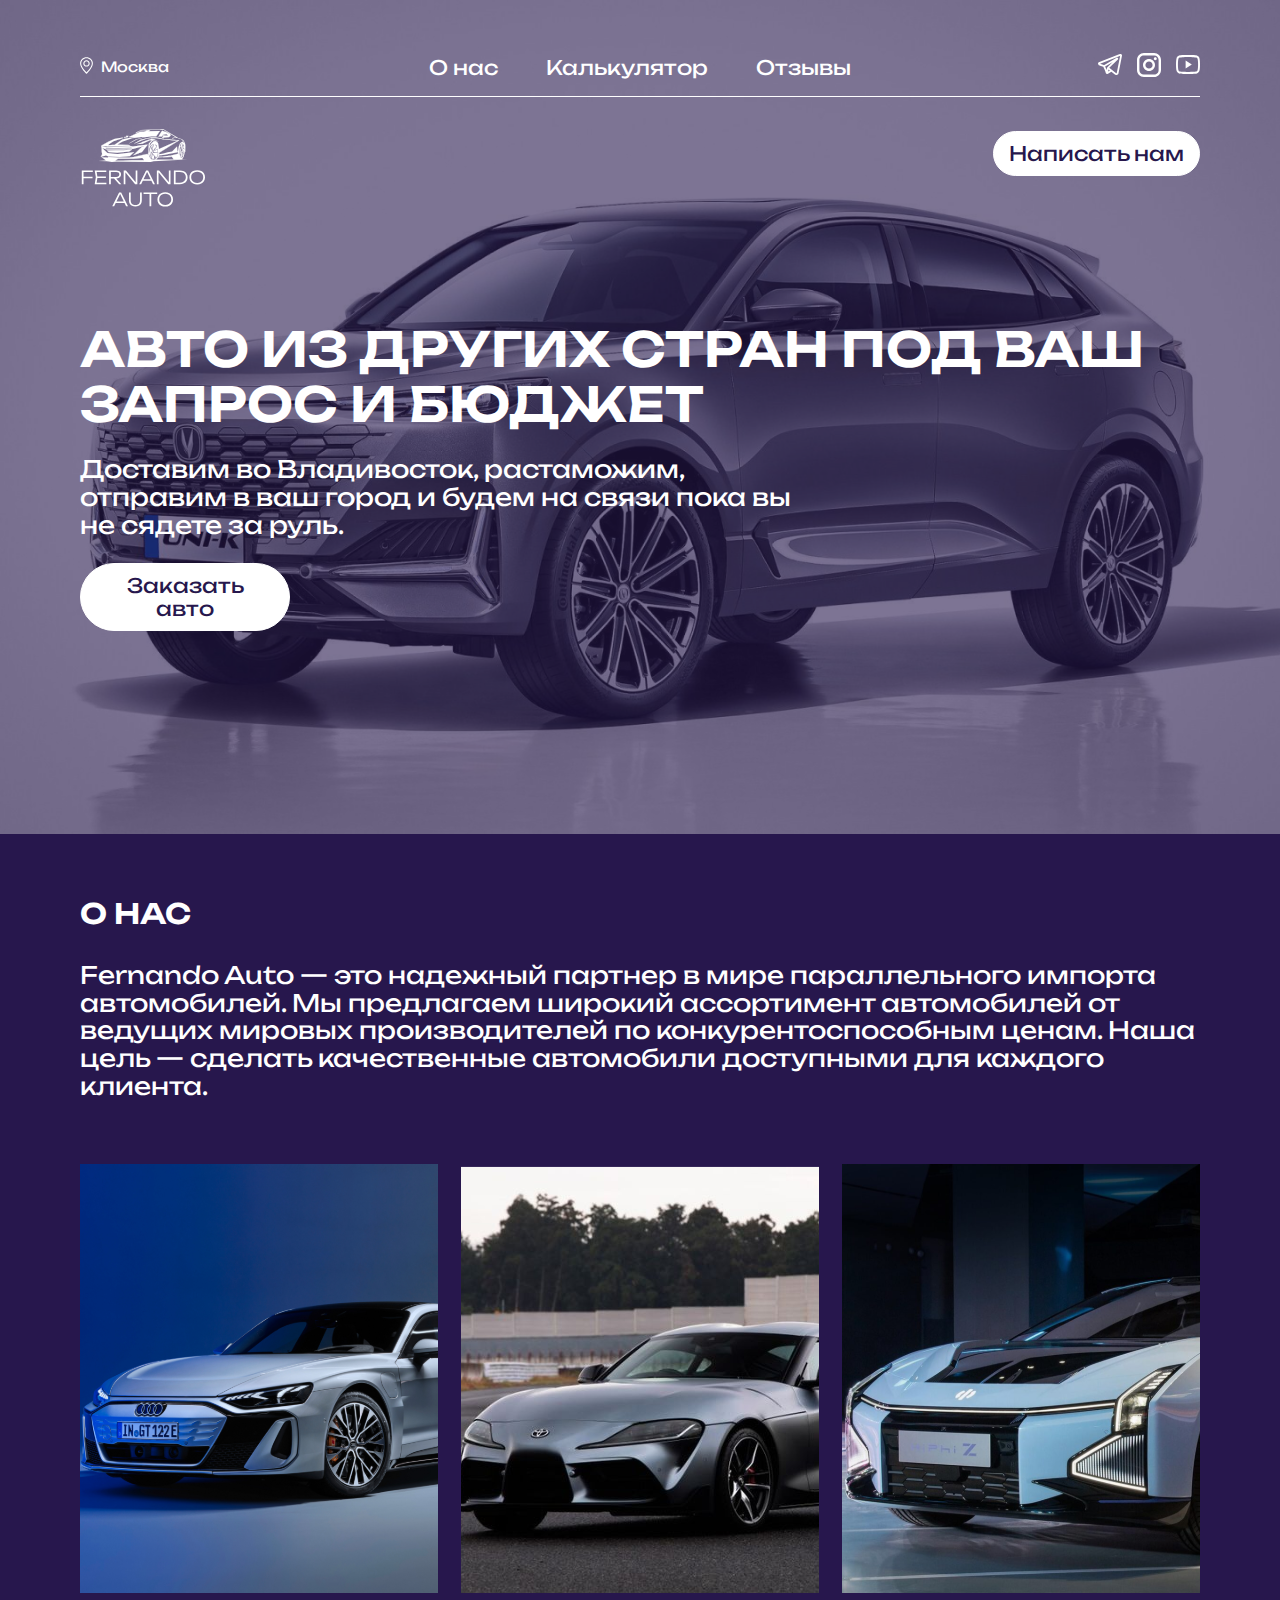
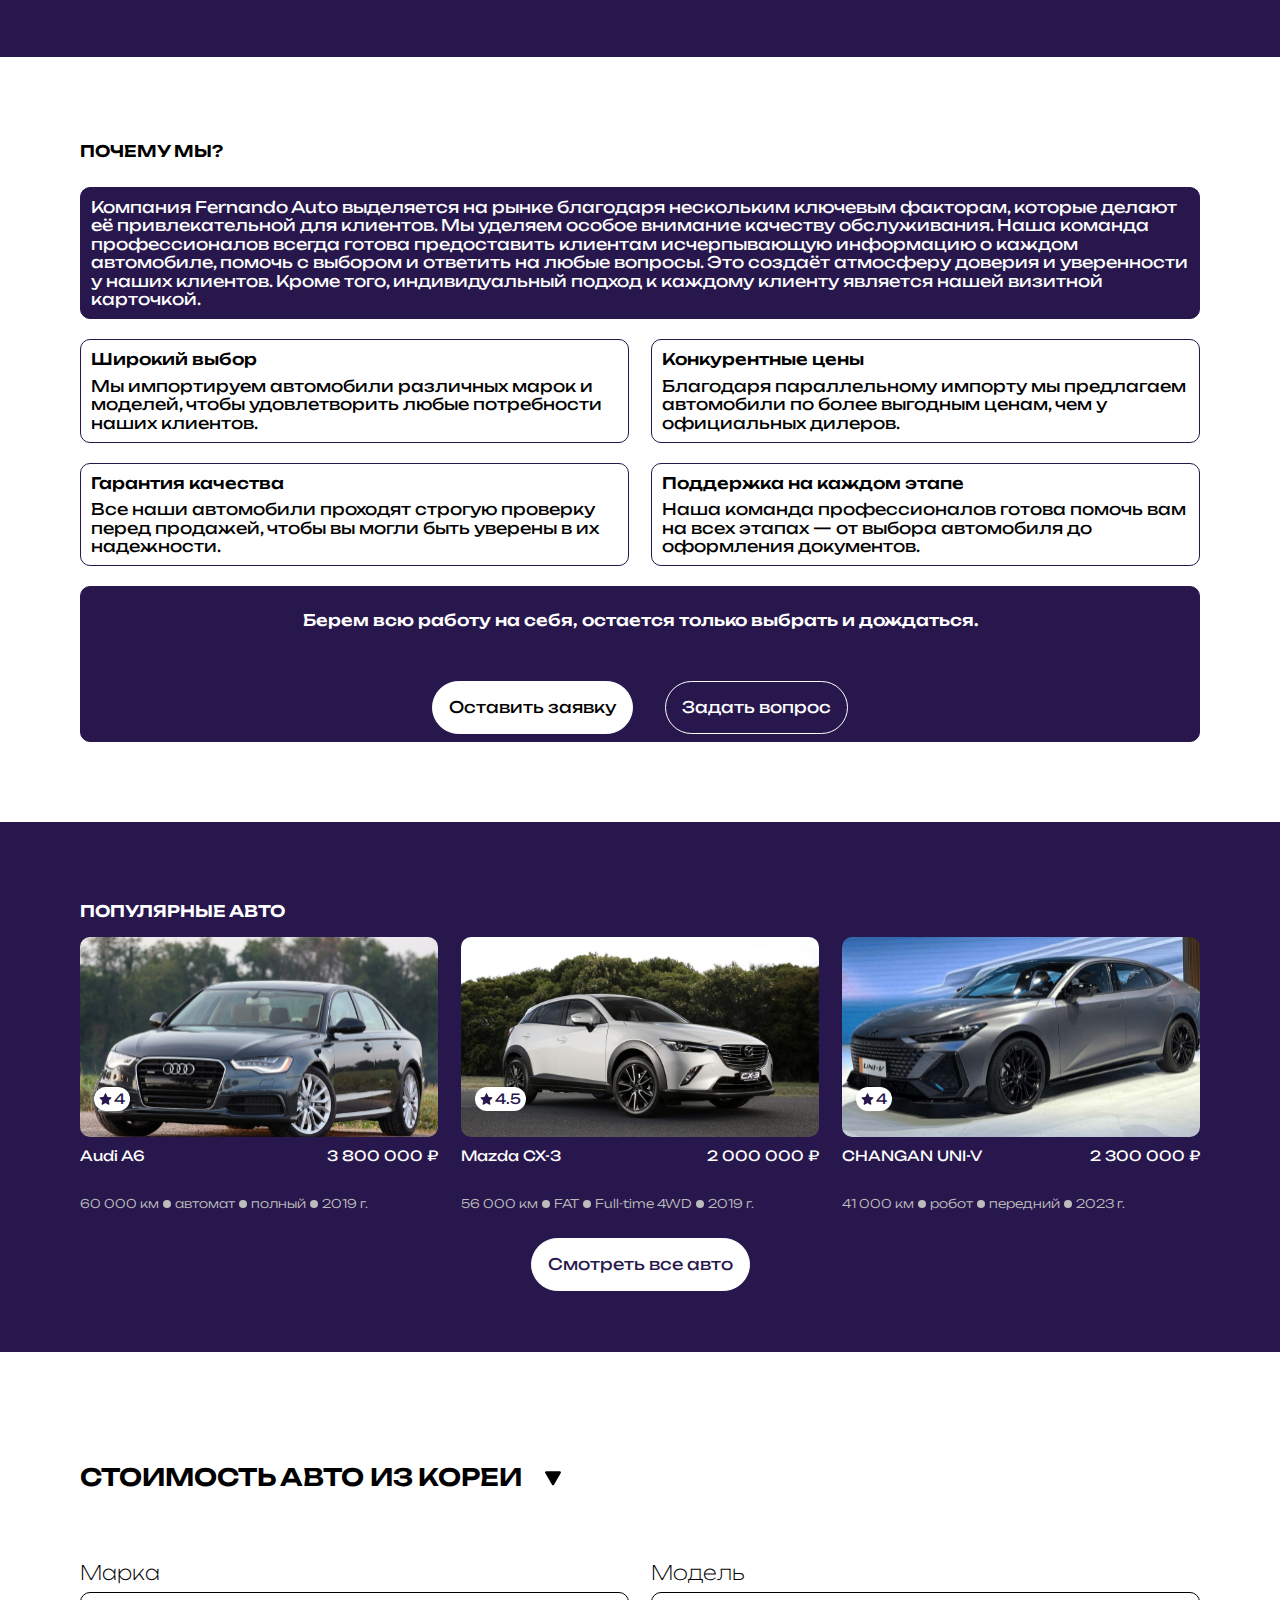
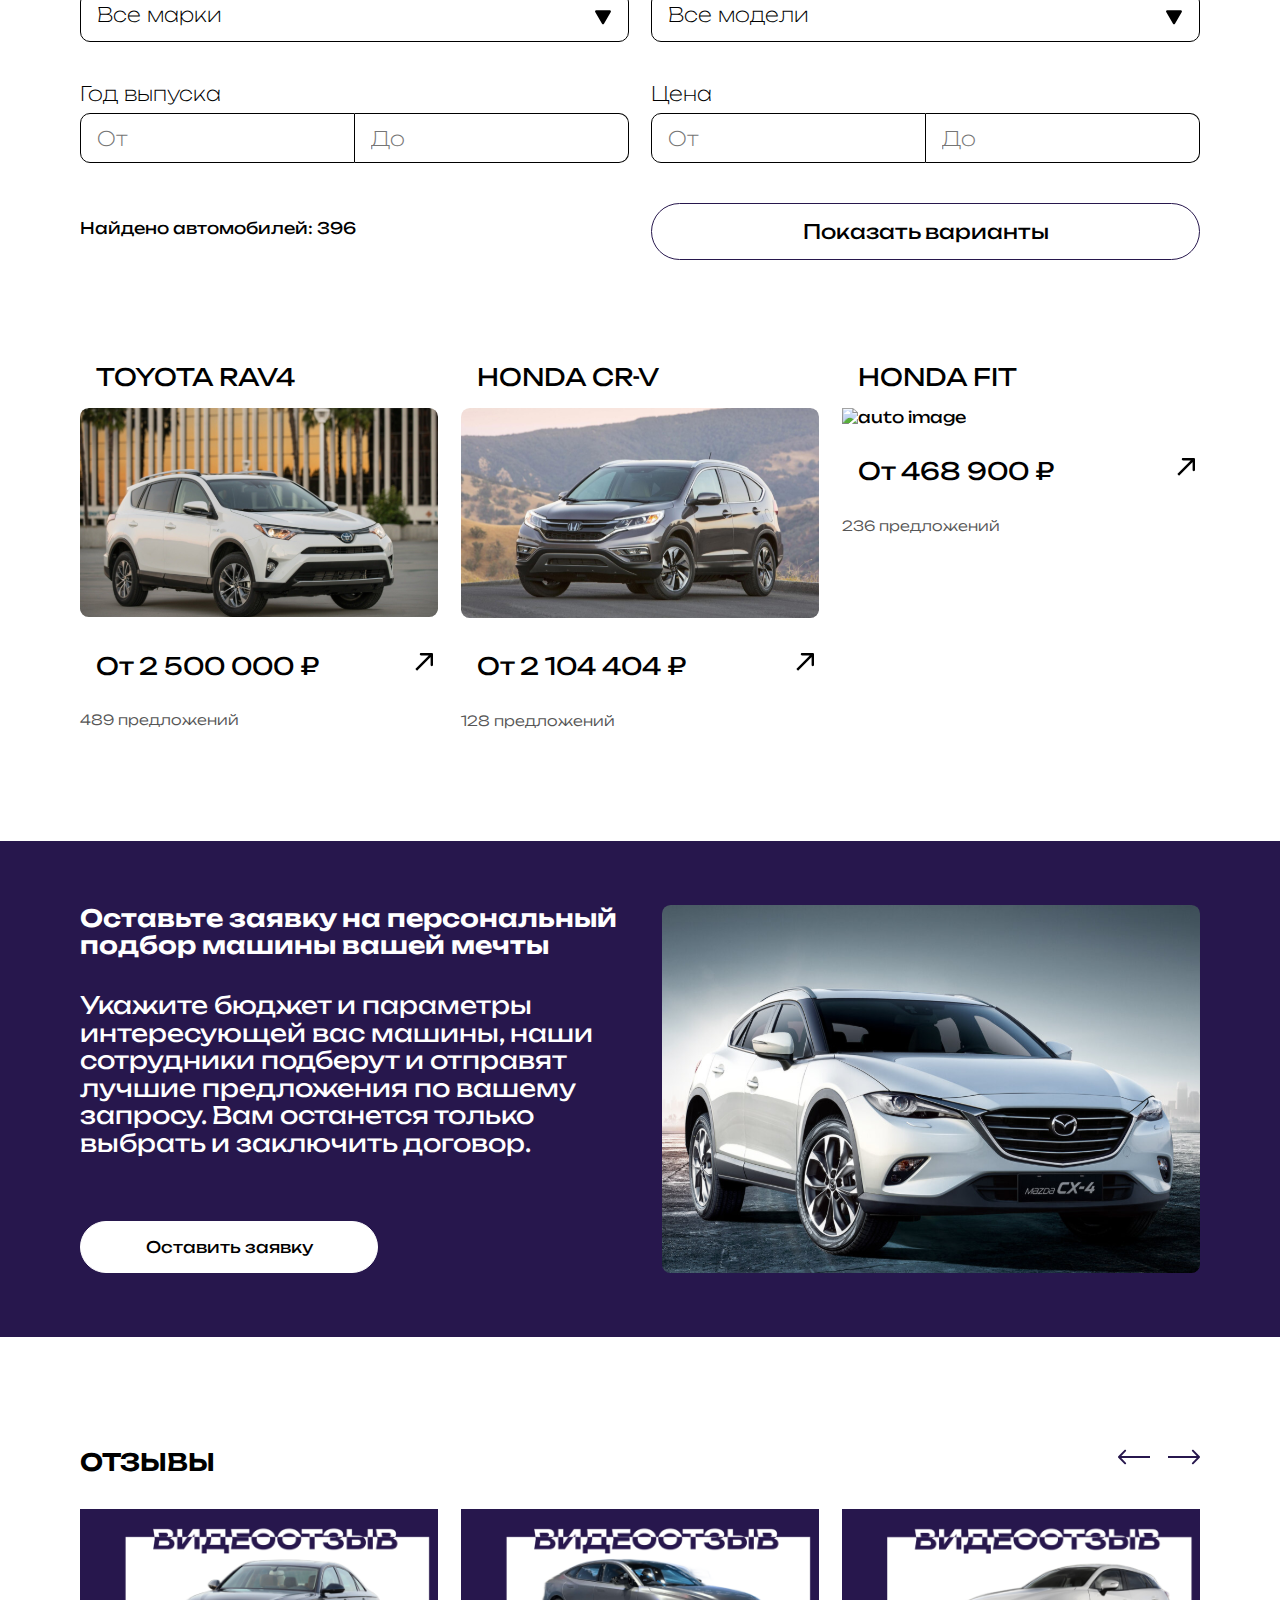
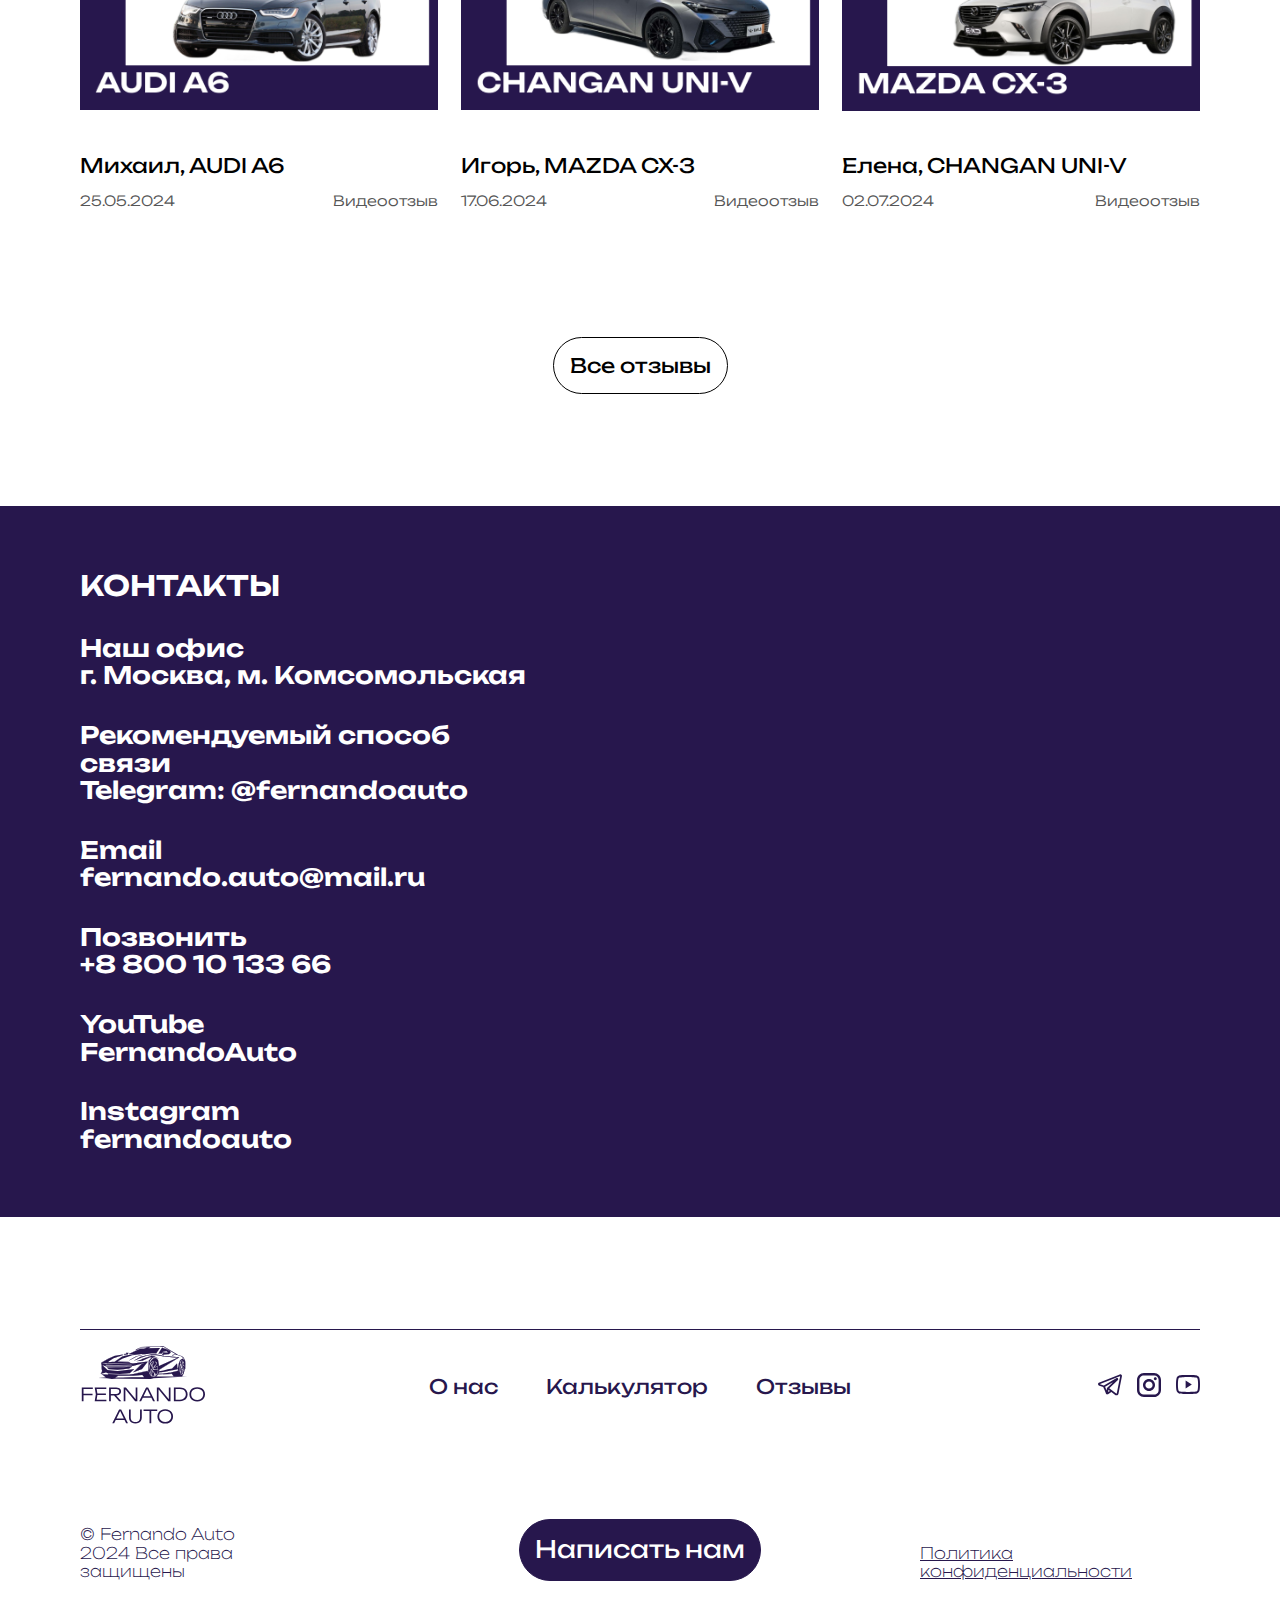
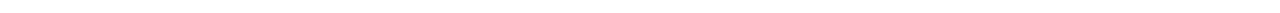
==== commit cba2c8dd: "tablet v. main page add commit" ====
--- a/index.html
+++ b/index.html
@@ -20,7 +20,7 @@
                     <div class="location__text">Москва</div>
                 </li>
             </ul>
-            <img class="hamburger-menu" src="./images/hamburger.svg" alt="hamburger menu">
+            <img class="hamburger-menu" src="./images/hamburger2.svg" alt="hamburger menu">
             <ul class="hamburger-menu__list hidden">
                 <li class="hamburger-menu__item"><a href="#">О нас</a></li>
                 <li class="hamburger-menu__item"><a href="./pages/calculator/calculator.html">Калькулятор</a></li>
@@ -84,9 +84,9 @@
                 <div class="company__images">
                     <img class="company__images__arrow__back" src="./images/arrow_back_light.svg" alt="arrow back">
                     <img class="company__images__arrow__next" src="./images/arrow_next_light.svg" alt="arrow back">
-                    <img class="company__image" src="./images/company_1.png" alt="auto picture">
-                    <img class="company__image" src="./images/company_2.png" alt="auto picture">
-                    <img class="company__image" src="./images/company_3.png" alt="auto picture">
+                    <img class="company__image" src="./images/company_1.svg" alt="auto picture">
+                    <img class="company__image" src="./images/company_2.svg" alt="auto picture">
+                    <img class="company__image" src="./images/company_3.svg" alt="auto picture">
                 </div>
             </section>
             <!-- Раздел "Почему мы" -->
@@ -205,7 +205,7 @@
             <section class="filter">
                 <div class="filter__title">
                     <div class="filter__title__item">стоимость авто из </div>
-                    <div class="filter__title__item choose__country">японии</div>
+                    <div class="filter__title__item choose__country">кореи</div>
                     <div class="filter__title__item filter__arrows">
                         <img class="filter__arrow country__arrow__down" src="./images/arrow_down.svg"
                             alt="Стрелка вниз">
--- a/style.css
+++ b/style.css
@@ -81,7 +81,6 @@
 }
 
 .hamburger-menu {
-  width: 24px;
   display: none;
   cursor: pointer;
 
@@ -90,10 +89,11 @@
 
 .hamburger-menu__list {
   position: absolute;
-  top: 52px;
-  left: 16px;
+  top: 100px;
+  left: 30px;
   background-color: var(--text-color);
   color: var(--bg-color);
+  z-index: 1000;
 }
 
 .hamburger-menu__item {
@@ -170,8 +170,8 @@
   align-self: center;
   justify-self: end;
 
-  width: 207px;
-  height: 45px;
+  /* width: 207px;
+  height: 45px; */
 
   padding: 10px 15px;
 
@@ -255,9 +255,9 @@
 
 .intro__button {
   width: 210px;
-  height: 57px;
-
-  padding: 5px;
+  /* height: 57px; */
+
+  padding: 10px 15px;
 
   border-radius: 50px;
   border: 1px solid var(--text-color);
@@ -286,11 +286,11 @@
 /* Согласие с cookie */
 
 .intro__cookie {
-  position: absolute;
+  position: fixed;
 
   padding: 48px 32px;
 
-  display: flex;
+  display: none;
   flex-wrap: nowrap;
   align-items: center;
 
@@ -303,7 +303,7 @@
   background-color: var(--text-color);
 
   bottom: 0;
-  z-index: 20;
+  z-index: 200;
 }
 
 .intro__cookie__text {
@@ -716,7 +716,7 @@
   z-index: 10;
 
   width: 211px;
-  height: 165px;
+  height: 70px;
 
   border-radius: 10px;
   outline: 1px solid #000000;
@@ -1501,232 +1501,497 @@
 }
 
 @media (max-width: 1280px) {
+  /* Согласие с cookie */
+
   .intro__cookie {
-    padding: 20px;
-  }
+    padding: 16px;
+
+    margin: 0 15px;
+
+    font-size: 16px;
+
+    width: 95%;
+  }
+
+  .intro__cookie__button {
+    margin: 0;
+  }
+
   /* Раздел "Почему мы" */
 
+  .advantages {
+    padding: 80px;
+    width: 100%;
+  }
+
+  .advantages__title {
+    font-size: 16px;
+  }
+
   .advantages__container {
-    grid-template-columns: 1fr 1fr;
-    grid-template-rows: 1fr 1fr 1fr 1fr;
+    width: 100%;
+    display: flex;
+    justify-content: space-between;
+
+    flex-wrap: wrap;
+    gap: 0;
+
+    padding-top: 0;
+  }
+
+  .advantage {
+    width: 49%;
+    padding: 10px;
+    margin-top: 20px;
+  }
+
+  .advantage__title {
+    font-size: 16px;
+  }
+
+  .advantage__text {
+    font-size: 16px;
+
+    padding-top: 8px;
   }
 
   .advantage__general {
-    grid-row: 1 / span 2;
-    grid-column: 1;
+    width: 100%;
+
+    padding: 10px;
+
+    font-size: 16px;
   }
 
   .advantage__application-form {
-    grid-row: 4;
-    grid-column: 1 / span 2;
-  }
-
-  .goods__cards {
-    flex-wrap: wrap;
-  }
-
-  .goods__card {
-    width: 48%;
-    margin-bottom: 20px;
-  }
-
-  .goods__card__img {
-    height: 270px;
-  }
-
-  .application-form__content__button {
-    margin-top: 20px;
-  }
-}
-
-@media (max-width: 1040px) {
-  .fiter__goods,
-  .reviews__cards,
-  .contacts {
-    flex-wrap: wrap;
-  }
-
-  .fiter__goods__item,
-  .reviews__card {
-    width: 48%;
-    margin-bottom: 20px;
-  }
-
-  .contacts__content,
-  .contacts__map {
     width: 100%;
+    font-size: 16px;
+    font-weight: 500;
+    padding: 24px;
+    height: 156px;
+  }
+
+  .advantage__application-form .advantage__title {
+    min-height: 40px;
     text-align: center;
   }
-}
-
-@media (max-width: 945px) {
-  /* Header */
-
-  header {
-    display: grid;
-
-    grid-template-columns: 1fr 1fr 1fr;
-    grid-template-rows: 1 0fr;
-
+
+  .application-form__buttons {
+    height: 52px;
+    margin-top: 10px;
+  }
+
+  .application-form__button {
     padding: 16px;
-    top: 0;
-
-    justify-content: space-between;
-    align-items: center;
-  }
-
-  .location {
-    display: none;
-  }
-
-  .hamburger-menu {
-    display: block;
-  }
-
-  .top-menu {
-    display: none;
-  }
-
-  .socials {
-    display: none;
-  }
-
-  .logo__link {
-    height: 36px;
-    grid-row: 1;
-    grid-column: 2;
-  }
-
-  .logo__img {
-    width: 56px;
-    height: 36px;
-    align-self: center;
-  }
-
-  .feedback {
-    width: 76px;
-    height: 15px;
-
-    grid-row: 1;
-    grid-column: 3;
-
-    padding: 4px;
-
-    font-size: 6px;
-
+
+    font-size: 16px;
+  }
+
+  .application-form__buttons .submit-application:hover {
+    color: var(--text-color);
     background-color: transparent;
-    border: 1px solid var(--text-color);
+  }
+
+  .submit-application:hover {
+    background-color: var(--text-color);
+    color: #4e23f0;
+  }
+
+  .application-form__buttons .ask-question {
+    background-color: transparent;
     color: var(--text-color);
   }
 
-  .feedback:hover {
+  .application-form__buttons .ask-question:focus {
+    background-color: transparent;
+    border: 1px solid #4e23f0;
+    color: var(--text-color);
+  }
+
+  .application-form__buttons .ask-question:hover {
     background-color: var(--text-color);
     border: 1px solid var(--text-color);
     color: var(--bg-color);
   }
 
+  /* Раздел "Популярные авто" */
+
+  .goods {
+    padding: 80px;
+
+    height: 530px;
+  }
+
+  .goods__title {
+    font-size: 16px;
+  }
+
+  .goods__cards {
+    padding: 16px 0 27px;
+  }
+
+  .goods__card__rating {
+    top: 150px;
+    left: 14px;
+  }
+
+  .goods__card__rating__img {
+    width: 13px;
+    height: 16px;
+  }
+
+  .goods__card__rating__value {
+    font-size: 14px;
+  }
+
+  .goods__card__img {
+    height: 200px;
+  }
+
+  .goods__card__main {
+    padding: 8px 0 33px;
+
+    font-size: 14px;
+    text-align: left;
+  }
+
+  .goods__card__properties {
+    gap: 4px;
+    flex-wrap: wrap;
+    justify-content: flex-start;
+  }
+
+  .goods__card__propertie {
+    font-size: 12px;
+  }
+
+  .goods__card__button {
+    font-size: 16px;
+  }
+
+  .goods__card__button:focus {
+    color: #4e23f0;
+  }
+
+  .goods__card__button:hover {
+    background-color: transparent;
+    color: var(--text-color);
+  }
+}
+
+@media (max-width: 1010px) {
+  .top-menu {
+    gap: 25px;
+  }
+
+  .top-menu__item__link {
+    font-size: 16px;
+  }
+  /* Фильтр */
+
+  .fiter__goods__item {
+    width: 32%;
+  }
+
+  .fiter__goods__item__title {
+    font-size: 16px;
+  }
+
+  .fiter__goods__item__price {
+    font-size: 16px;
+    padding: 16px 0;
+  }
+
+  .fiter__goods__item__price::after {
+    width: 15px;
+    height: 15px;
+    top: 20px;
+  }
+
+  .fiter__goods__item__offers {
+    font-size: 12px;
+  }
+
+  /* Раздел, где можно оставить заявку */
+
+  .application-form {
+    padding: 80px;
+  }
+
+  .application-form__title {
+    font-size: 16px;
+  }
+
+  .application-form__subtitle {
+    padding: 16px 0;
+  }
+
+  .application-form__content__button {
+    width: 253px;
+    padding: 10px;
+    margin-top: 20px;
+  }
+
+  /* Раздел "Контакты" */
+
+  .contacts {
+    align-items: center;
+
+    padding: 80px;
+
+    font-size: 16px;
+  }
+
+  .contacts__card {
+    padding-top: 16px;
+  }
+
+  .contacts__map {
+    display: block;
+    width: 55%;
+    height: 283px;
+    border-radius: 10px;
+  }
+
+  /* Footer */
+
+  footer {
+    display: grid;
+
+    grid-template-columns: 1fr 1fr 3fr;
+    grid-template-rows: 2.5fr 1fr 1fr;
+
+    padding: 16px;
+
+    width: 100%;
+
+    color: var(--bg-color);
+  }
+
+  .footer__logo__link {
+    grid-row: 1;
+    grid-column: 1;
+    align-self: center;
+
+    display: flex;
+    align-items: flex-end;
+
+    height: 104px;
+    padding: 16px 0;
+    display: block;
+    margin-bottom: 16px;
+  }
+
+  .footer__logo__img {
+    width: 162px;
+    height: 104px;
+
+    align-self: center;
+  }
+
+  .footer-menu {
+    grid-row: 1;
+    grid-column: 2 / span 2;
+    align-self: center;
+
+    display: flex;
+    flex-wrap: nowrap;
+    align-items: center;
+    justify-content: flex-end;
+    gap: 32px;
+
+    height: 104px;
+    padding: 16px 0;
+
+    margin-bottom: 16px;
+  }
+
+  .footer-menu__item {
+    padding-top: 22px;
+  }
+
+  .footer-menu__item__link {
+    font-size: 16px;
+
+    display: inline-block;
+    height: 100%;
+  }
+
+  .footer__socials {
+    grid-row: 2;
+    grid-column: 1;
+    align-self: center;
+
+    gap: 33px;
+
+    width: 100%;
+    height: 32px;
+
+    border-top: 0;
+    margin-top: 20px;
+  }
+
+  .footer__socials__item__img {
+    width: 32px;
+    height: 32px;
+  }
+
+  .footer__license {
+    grid-row: 3;
+    grid-column: 1 / span 2;
+
+    align-self: end;
+    justify-self: start;
+
+    font-size: 14px;
+
+    max-width: 200px;
+    text-align: left;
+  }
+
+  .footer__button {
+    grid-row: 2;
+    grid-column: 3;
+
+    align-self: center;
+    justify-self: end;
+
+    font-size: 16px;
+
+    width: 160px;
+    height: 40px;
+
+    padding: 4px;
+  }
+
+  .footer__confidentiality {
+    grid-row: 3;
+    grid-column: 3;
+
+    justify-items: end;
+
+    align-self: end;
+    justify-self: end;
+
+    font-size: 14px;
+  }
+
+  .footer__confidentiality__link {
+    font-size: 14px;
+  }
+}
+
+@media (max-width: 768px) {
+  header {
+    grid-template-columns: 1fr 1fr 1fr;
+    grid-template-rows: 1fr;
+
+    padding: 24px 40px;
+    top: 24px;
+
+    justify-content: space-between;
+    align-items: center;
+  }
+
+  .location {
+    display: none;
+  }
+
+  .hamburger-menu {
+    display: block;
+    width: 53px;
+
+    object-fit: cover;
+  }
+
+  .top-menu {
+    display: none;
+  }
+
+  .socials {
+    display: none;
+  }
+
+  .logo__link {
+    height: 80px;
+    grid-row: 1;
+    grid-column: 2;
+  }
+
+  .logo__img {
+    width: 124px;
+    height: 80px;
+    align-self: center;
+  }
+
+  .feedback {
+    grid-row: 1;
+    grid-column: 3;
+
+    padding: 8px;
+
+    font-size: 14px;
+  }
+
   /* Интро */
 
   .intro {
-    height: 500px;
+    height: 439px;
   }
 
   .intro__container {
-    padding: 68px 16px 0;
-
-    gap: 8px;
-
-    line-height: 1.4;
+    padding: 168px 30px 0;
+
+    gap: 16px;
+
+    line-height: 1.1;
   }
 
   .intro__title {
-    font-size: 16px;
+    font-size: 36px;
   }
 
   .intro__subtitle {
-    font-size: 12px;
+    font-size: 16px;
     padding-right: 0;
   }
 
   .intro__button {
-    width: 76px;
-    height: 15px;
-
-    font-size: 6px;
-    padding: 4px;
-
-    background-color: transparent;
-    border: 1px solid var(--text-color);
-    color: var(--text-color);
-  }
-
-  .intro__button:hover {
-    background-color: var(--text-color);
-    border: 1px solid var(--text-color);
-    color: var(--bg-color);
-  }
-
-  /* Согласие с cookie */
-
-  .intro__cookie {
-    padding: 12px 16px;
-
-    margin: 0 8px;
-
-    font-size: 9px;
-    bottom: -25px;
-    width: 90%;
-  }
-
-  .intro__cookie__text {
-    display: none;
-  }
-
-  .intro__cookie__text__mobile {
-    display: block;
-  }
-
-  .intro__cookie__text__mobile a {
-    font-size: 10px;
-    text-decoration: underline;
-  }
-
-  .intro__cookie__button {
-    margin: 0;
+    width: 150px;
+
+    font-size: 14px;
+    padding: 8px;
   }
 
   /* Раздел "О нас" */
 
   .company {
-    padding: 24px;
-    min-height: 500px;
-  }
-
-  .company__title {
-    font-size: 16px;
+    padding: 32px 30px;
+    min-height: 772px;
   }
 
   .company__subtitle {
-    padding: 8px 0;
-    font-size: 12px;
+    padding: 16px 0;
+    font-size: 16px;
   }
 
   .company__images__arrow__back {
     display: block;
-    top: 120px;
+    top: 270px;
     left: 0;
   }
 
   .company__images__arrow__next {
     display: block;
 
-    top: 120px;
+    top: 270px;
     right: 0;
   }
 
   .company__image {
-    width: 50%;
-    height: 258px;
+    width: 85%;
+    max-height: 520px;
+    height: 556px;
     position: absolute;
     left: 50%;
     transform: translateX(-50%);
@@ -1737,34 +2002,311 @@
   /* Раздел "Почему мы" */
 
   .advantages {
+    padding: 35px 30px;
+  }
+
+  /* Раздел "Популярные авто" */
+
+  .goods {
+    padding: 32px 30px;
+    height: 408px;
+  }
+
+  .goods__card__img {
+    height: 131px;
+  }
+
+  .goods__card__rating {
+    top: 100px;
+  }
+
+  /* Раздел с фильтром */
+
+  .filter {
+    padding: 32px 30px;
+  }
+
+  .filter__title {
+    width: 350px;
+  }
+
+  .filter__title__item {
+    font-size: 16px;
+  }
+
+  .filter__arrows {
+    width: 18px;
+    margin-left: 5px;
+  }
+
+  .filter__arrow {
+    width: 18px;
+    height: 18px;
+
+    padding-right: 0;
+  }
+
+  .countries__list {
+    top: 35px;
+    right: 30px;
+
+    width: 120px;
+    height: 60px;
+  }
+
+  .country,
+  .brand,
+  .model {
+    font-size: 16px;
+  }
+
+  .filter__form {
+    padding: 16px 0 32px;
+  }
+
+  .filter__item {
+    margin-bottom: 20px;
+  }
+
+  .filter__item__title {
+    font-size: 16px;
+  }
+
+  .filter__item__content {
+    font-size: 16px;
+    padding: 13px;
+  }
+
+  .models__list {
+    width: 100%;
+
+    top: 60px;
+    right: 0;
+  }
+
+  .filter__item__input {
+    font-size: 16px;
+  }
+
+  .filter__item__input__value {
+    font-size: 16px;
+  }
+
+  .filter__result {
+    padding: 16px 0;
+  }
+
+  .filter__button {
+    font-size: 16px;
+  }
+
+  /* Раздел, где можно оставить заявку */
+
+  .application-form {
+    padding: 32px 30px;
+  }
+
+  /* Раздел "Отзывы" */
+
+  .reviews {
+    padding: 32px 30px;
+  }
+
+  .reviews__title__text {
+    font-size: 16px;
+  }
+
+  .reviews__cards {
+    padding: 16px 0 32px;
+
+    min-height: 211px;
+  }
+
+  .reviews__card__content {
+    padding: 16px 0 0;
+  }
+
+  .reviews__card__title {
+    font-size: 14px;
+
+    margin-bottom: 28px;
+  }
+
+  .reviews__card__subtitle {
+    flex-wrap: wrap;
+  }
+
+  .reviews__button {
+    font-size: 16px;
+  }
+
+  /* Раздел "Контакты" */
+
+  .contacts {
+    padding: 32px 30px;
+  }
+
+  /* Форма обратной связи */
+
+  .popup__container,
+  .popup2__container {
+    width: 290px;
+    height: 544px;
+
+    font-size: 10px;
+  }
+
+  .popup__content__item,
+  .popup2__content__item {
+    height: 44px;
+
+    font-size: 10px;
+  }
+
+  label span {
+    font-size: 10px;
+
+    margin-bottom: 16px;
+
+    padding-left: 8px;
+  }
+
+  .popup__button,
+  .popup2__button {
+    font-size: 10px;
+
+    padding: 16px 10px;
+  }
+}
+
+@media (max-width: 543px) {
+  /* Header */
+
+  header {
+    padding: 16px;
+    top: 0;
+  }
+
+  .hamburger-menu {
+    width: 24px;
+  }
+
+  .logo__link {
+    height: 36px;
+  }
+
+  .logo__img {
+    width: 56px;
+    height: 36px;
+  }
+
+  .feedback {
+    padding: 4px 10px;
+
+    font-size: 6px;
+  }
+
+  /* Интро */
+
+  .intro {
+    height: 238px;
+  }
+
+  .intro__container {
+    padding: 68px 16px 0;
+
+    gap: 8px;
+
+    line-height: 1.4;
+  }
+
+  .intro__title {
+    font-size: 16px;
+  }
+
+  .intro__subtitle {
+    font-size: 12px;
+  }
+
+  .intro__button {
+    width: 76px;
+
+    font-size: 6px;
+    padding: 4px 10px;
+  }
+
+  /* Согласие с cookie */
+
+  .intro__cookie {
+    padding: 12px 16px;
+
+    margin: 0 8px;
+
+    font-size: 9px;
+  }
+
+  .intro__cookie__text {
+    display: none;
+  }
+
+  .intro__cookie__text__mobile {
+    display: block;
+  }
+
+  .intro__cookie__text__mobile a {
+    font-size: 10px;
+    text-decoration: underline;
+  }
+
+  /* Раздел "О нас" */
+
+  .company {
+    padding: 24px;
+    min-height: 500px;
+  }
+
+  .company__title {
+    font-size: 16px;
+  }
+
+  .company__subtitle {
+    padding: 8px 0;
+    font-size: 12px;
+  }
+
+  .company__images__arrow__back {
+    top: 120px;
+    z-index: 101;
+  }
+
+  .company__images__arrow__next {
+    top: 120px;
+    z-index: 101;
+  }
+
+  .company__image {
+    height: 258px;
+  }
+
+  /* Раздел "Почему мы" */
+
+  .advantages {
     padding: 24px 16px;
-    width: 100%;
-  }
-
-  .advantages__title {
-    font-size: 16px;
   }
 
   .advantages__container {
-    width: 100%;
-    display: flex;
-    justify-content: space-between;
-
-    flex-wrap: wrap;
     gap: 0;
 
     padding-top: 8px;
   }
 
   .advantage {
-    width: 49%;
     padding: 8px;
     margin-top: 8px;
   }
 
   .advantage__title {
     font-size: 15px;
-    font-weight: 600;
   }
 
   .advantage__text {
@@ -1774,17 +2316,14 @@
   }
 
   .advantage__general {
-    width: 100%;
-
     padding: 10px 12px;
 
     font-size: 12px;
   }
 
   .advantage__application-form {
-    width: 100%;
-    font-size: 16px;
-    font-weight: 500;
+    font-size: 16px;
+
     padding: 16px;
     height: 136px;
   }
@@ -1800,38 +2339,12 @@
     font-size: 10px;
   }
 
-  .application-form__buttons .submit-application:hover {
-    color: var(--text-color);
-    background-color: transparent;
-  }
-
-  .submit-application:hover {
-    background-color: var(--text-color);
-    color: #4e23f0;
-  }
-
-  .application-form__buttons .ask-question {
-    background-color: transparent;
-    color: var(--text-color);
-  }
-
-  .application-form__buttons .ask-question:focus {
-    background-color: transparent;
-    border: 1px solid #4e23f0;
-    color: var(--text-color);
-  }
-
-  .application-form__buttons .ask-question:hover {
-    background-color: var(--text-color);
-    border: 1px solid var(--text-color);
-    color: var(--bg-color);
-  }
-
   /* Раздел "Популярные авто" */
 
   .goods {
     padding: 24px 16px;
     position: relative;
+    height: 250px;
   }
 
   .goods__arrow__back,
@@ -1857,11 +2370,11 @@
 
   .goods__cards {
     padding: 0;
-    height: 400px;
+    height: 250px;
   }
 
   .goods__card {
-    width: 70%;
+    width: 244px;
 
     position: absolute;
     left: 16px;
@@ -1885,7 +2398,7 @@
   }
 
   .goods__card__img {
-    height: 300px;
+    height: 143px;
   }
 
   .goods__card__main {
@@ -1949,7 +2462,7 @@
     right: 0;
 
     width: 110px;
-    height: 108px;
+    height: 50px;
   }
 
   .country,
@@ -2026,7 +2539,7 @@
 
   .fiter__goods {
     width: 100%;
-    height: 450px;
+    height: 270px;
     position: relative;
   }
 
@@ -2048,7 +2561,7 @@
   }
 
   .fiter__goods__item {
-    width: 70%;
+    width: 244px;
     position: absolute;
     left: 16px;
     top: 20px;
@@ -2157,11 +2670,11 @@
     padding: 16px;
     position: relative;
 
-    min-height: 500px;
+    min-height: 183px;
   }
 
   .reviews__card {
-    width: 70%;
+    width: 244px;
     position: absolute;
     left: 0;
     top: 20px;
@@ -2298,6 +2811,8 @@
     grid-row: 2;
     grid-column: 1;
     align-self: center;
+    align-items: flex-start;
+    justify-content: flex-start;
 
     gap: 8px;
 
@@ -2347,7 +2862,7 @@
     justify-items: end;
 
     align-self: end;
-    justify-self: center;
+    justify-self: start;
 
     font-size: 8px;
   }
@@ -2355,96 +2870,4 @@
   .footer__confidentiality__link {
     font-size: 8px;
   }
-
-  /* Форма обратной связи */
-
-  .popup__container,
-  .popup2__container {
-    width: 290px;
-    height: 544px;
-
-    font-size: 10px;
-  }
-
-  .popup__content__item,
-  .popup2__content__item {
-    height: 44px;
-
-    font-size: 10px;
-  }
-
-  label span {
-    font-size: 10px;
-
-    margin-bottom: 16px;
-
-    padding-left: 8px;
-  }
-
-  .popup__button,
-  .popup2__button {
-    font-size: 10px;
-
-    padding: 16px 10px;
-  }
-}
-
-@media (max-width: 500px) {
-  .fiter__goods {
-    height: 270px;
-  }
-
-  .goods__cards {
-    height: 300px;
-  }
-
-  .goods__card__img {
-    height: 200px;
-  }
-
-  .reviews__cards {
-    min-height: 250px;
-  }
-
-  .reviews__card {
-    width: 244px;
-  }
-}
-
-@media (max-width: 370px) {
-  .intro {
-    height: 238px;
-  }
-
-  .company__image {
-    width: 244px;
-  }
-
-  .goods__card {
-    width: 244px;
-  }
-
-  .fiter__goods {
-    height: 320px;
-  }
-
-  .fiter__goods__item {
-    width: 244px;
-  }
-
-  .goods__cards {
-    height: 250px;
-  }
-
-  .goods__card__img {
-    height: 143px;
-  }
-
-  .reviews__cards {
-    min-height: 183px;
-  }
-
-  .reviews__card {
-    width: 244px;
-  }
-}
+}
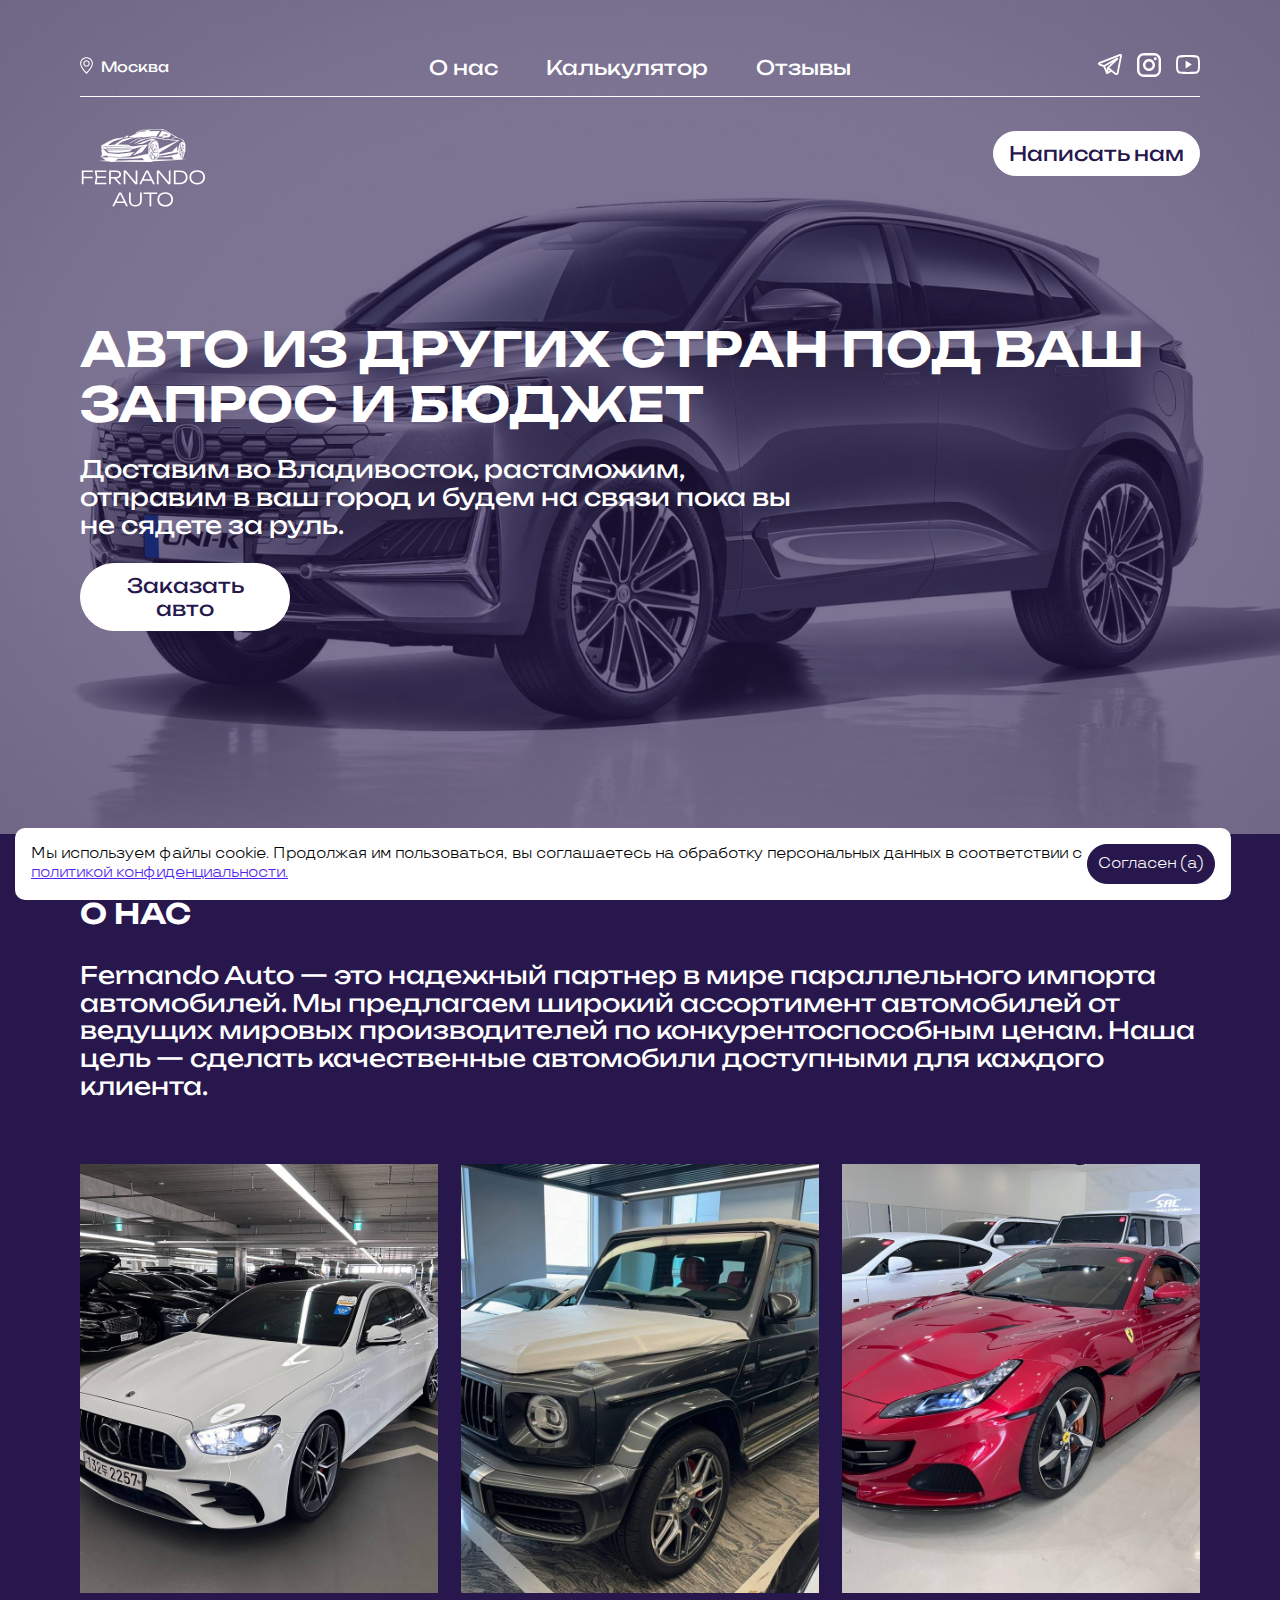
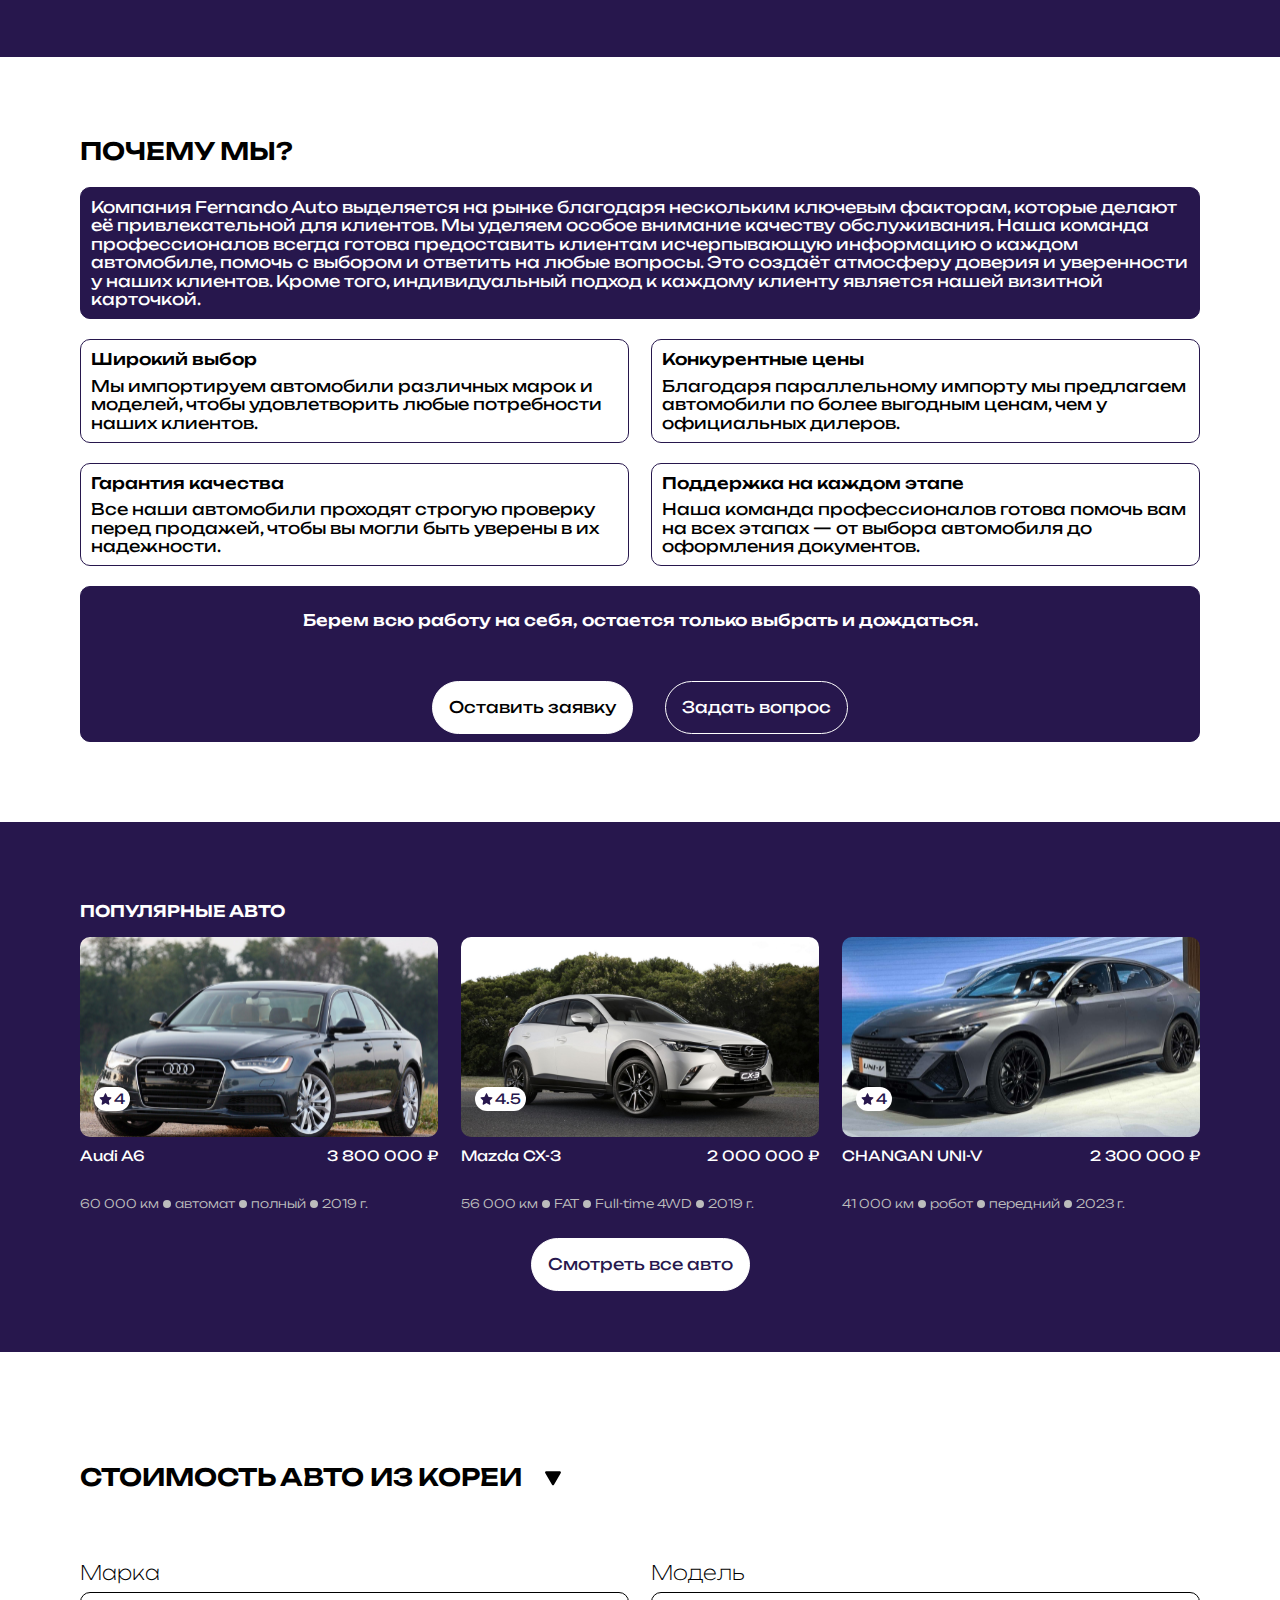
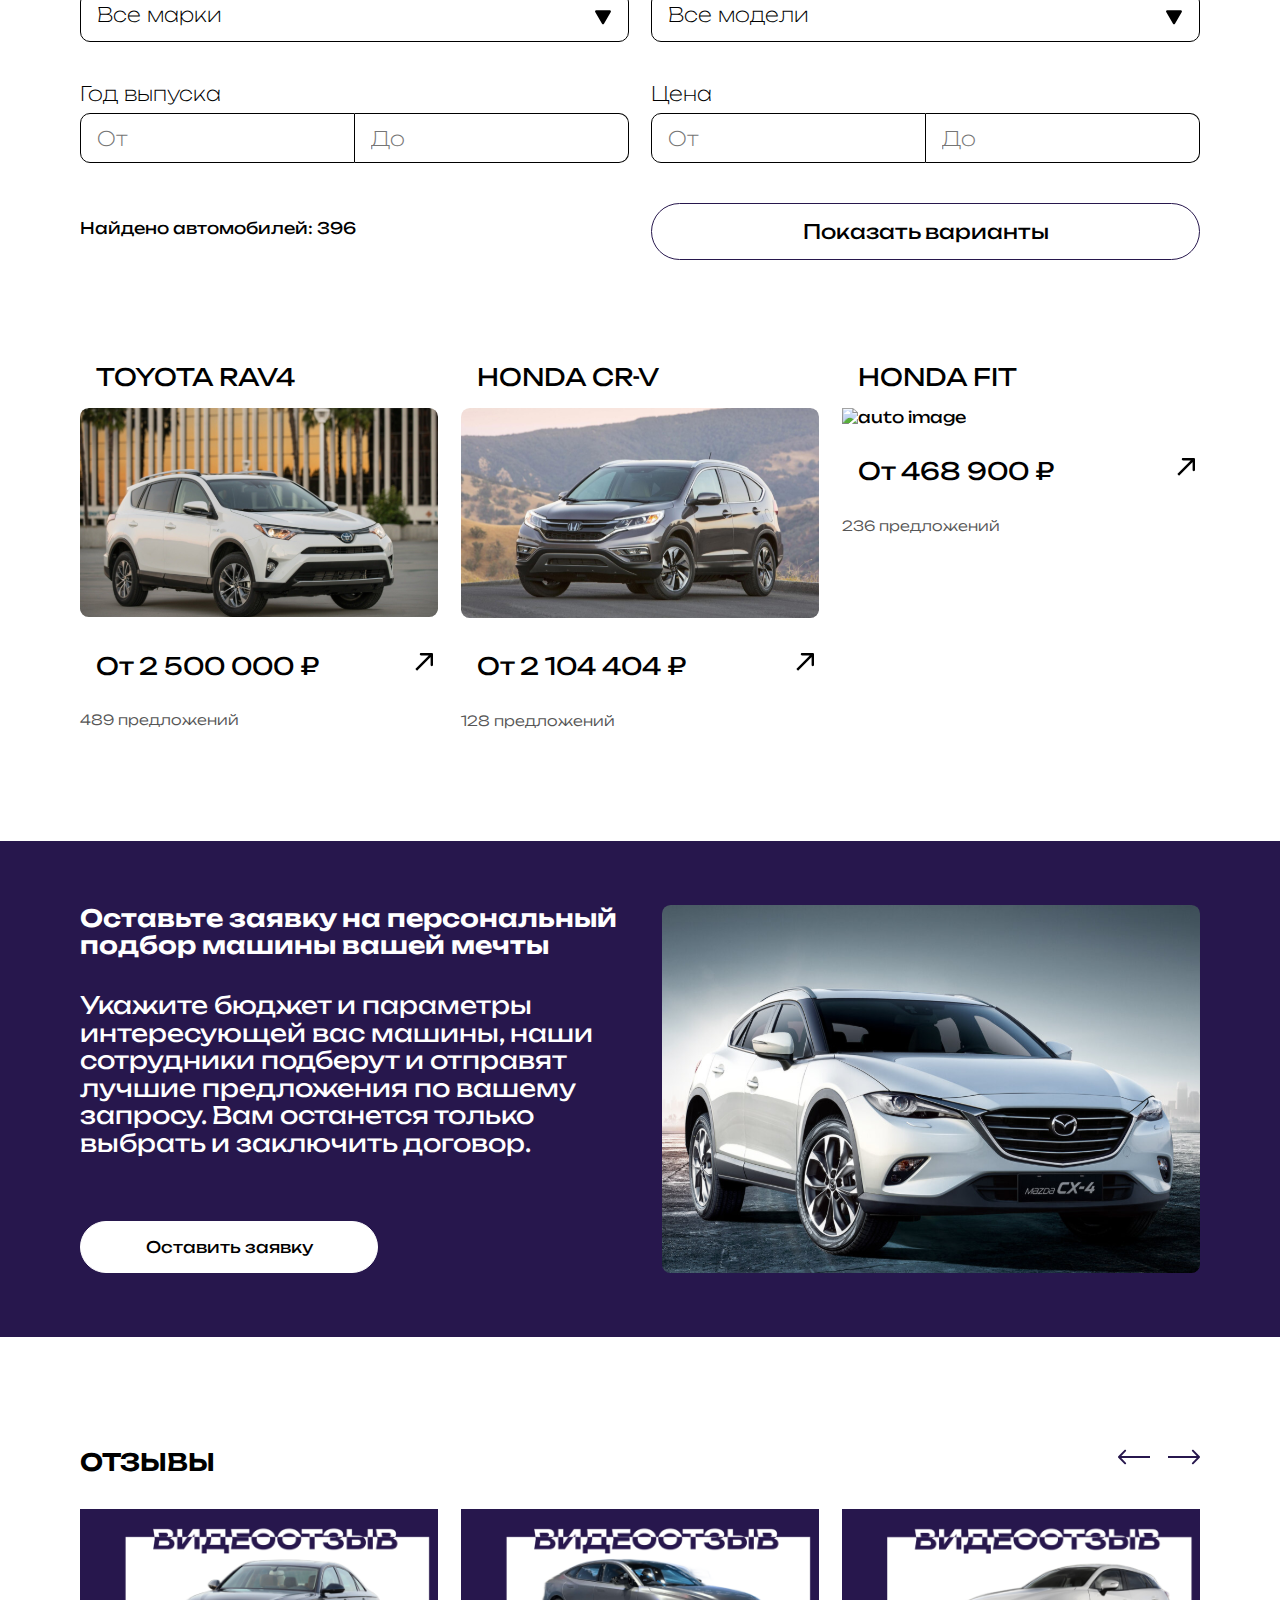
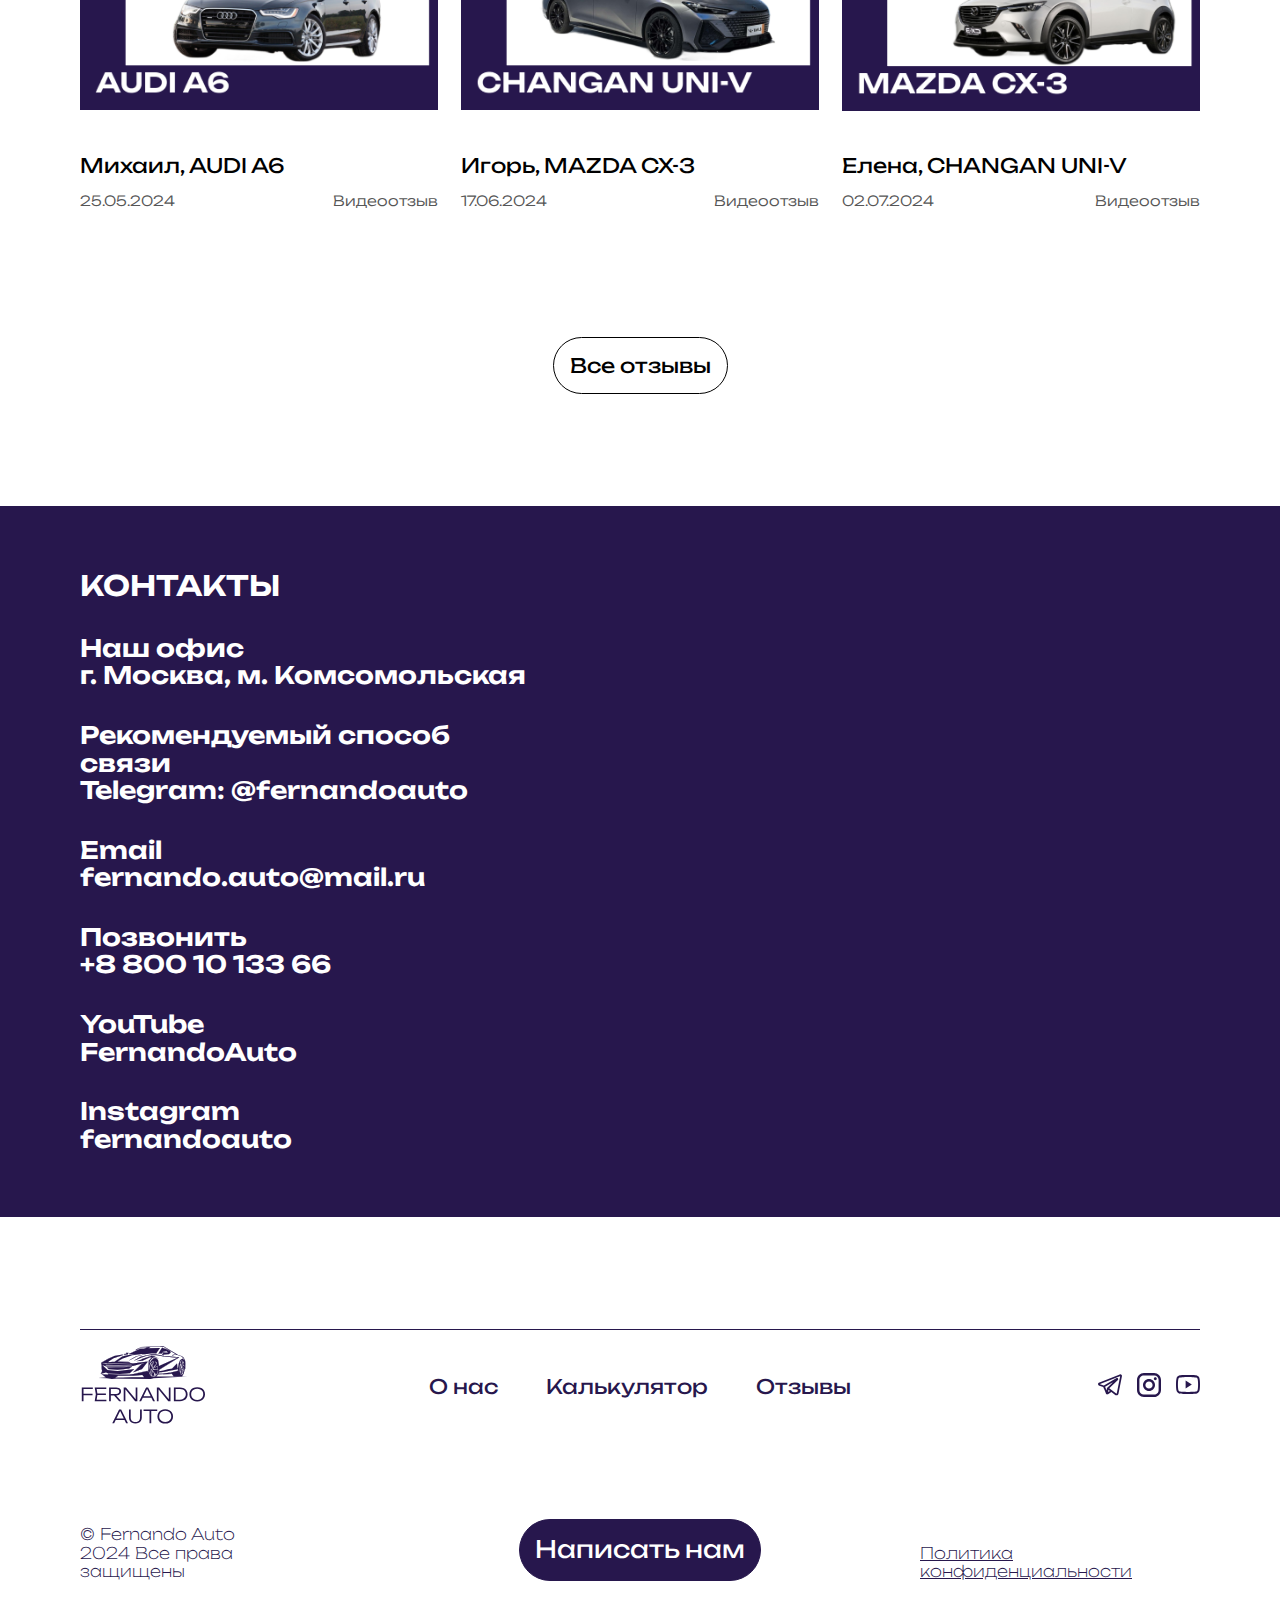
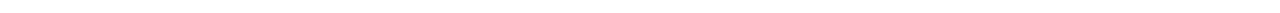
==== commit 4efcf53d: "correction add commit" ====
--- a/index.html
+++ b/index.html
@@ -37,17 +37,17 @@
             </ul>
             <ul class="socials">
                 <li class="socials__item">
-                    <a class="socials__item__link" href="#">
+                    <a class="socials__item__link" href="https://t.me/fernandoauto">
                         <img class="socials__item__img" src="./images/telegram.svg" alt="telegram-icon">
                     </a>
                 </li>
                 <li class="socials__item">
-                    <a class="socials__item__link" href="#">
+                    <a class="socials__item__link" href="https://www.instagram.com/fernandoavto">
                         <img class="socials__item__img" src="./images/instagram.svg" alt="instagram-icon">
                     </a>
                 </li>
                 <li class="socials__item">
-                    <a class="socials__item__link" href="#">
+                    <a class="socials__item__link" href="https://www.youtube.com/@FernandoAuto">
                         <img class="socials__item__img" src="./images/youtube.svg" alt="youtube-icon">
                     </a>
                 </li>
@@ -84,9 +84,9 @@
                 <div class="company__images">
                     <img class="company__images__arrow__back" src="./images/arrow_back_light.svg" alt="arrow back">
                     <img class="company__images__arrow__next" src="./images/arrow_next_light.svg" alt="arrow back">
-                    <img class="company__image" src="./images/company_1.svg" alt="auto picture">
-                    <img class="company__image" src="./images/company_2.svg" alt="auto picture">
-                    <img class="company__image" src="./images/company_3.svg" alt="auto picture">
+                    <img class="company__image" src="./images/1.jpg" alt="auto picture">
+                    <img class="company__image" src="./images/2.jpg" alt="auto picture">
+                    <img class="company__image" src="./images/3.jpg" alt="auto picture">
                 </div>
             </section>
             <!-- Раздел "Почему мы" -->
@@ -211,8 +211,8 @@
                             alt="Стрелка вниз">
                         <img class="filter__arrow hidden country__arrow__up" src="./images/arrow_up.svg"
                             alt="Стрелка вверх">
-                    </div>
-                    <ul class="countries__list hidden"></ul>
+                        <ul class="countries__list hidden"></ul>
+                    </div>
                 </div>
                 <form class="filter__form">
                     <div class="filter__item brands">
@@ -387,14 +387,14 @@
                         <ul class="contacts__card">
                             <li class="contacts__card__item">YouTube</li>
                             <li class="contacts__card__item"><a
-                                    href="https://www.youtube.com/channel/UCE1j8M3LLtAVcm_tZek_Feg">FernandoAuto</a>
+                                    href="https://www.youtube.com/@FernandoAuto">FernandoAuto</a>
                             </li>
                         </ul>
 
                         <ul class="contacts__card">
                             <li class="contacts__card__item">Instagram</li>
                             <li class="contacts__card__item"><a
-                                    href=" https://www.instagram.com/fernandoauto">fernandoauto</a></li>
+                                    href="https://www.instagram.com/fernandoavto">fernandoauto</a></li>
                         </ul>
                     </ul>
                 </div>
@@ -419,17 +419,17 @@
             </ul>
             <ul class="footer__socials">
                 <li class="footer__socials__item">
-                    <a class="footer__socials__item__link" href="#">
+                    <a class="footer__socials__item__link" href="https://t.me/fernandoauto">
                         <img class="footer__socials__item__img" src="./images/telegram_dark.svg" alt="telegram-icon">
                     </a>
                 </li>
                 <li class="footer__socials__item">
-                    <a class="footer__socials__item__link" href="#">
+                    <a class="footer__socials__item__link" href="https://www.instagram.com/fernandoavto">
                         <img class="footer__socials__item__img" src="./images/instagram_dark.svg" alt="instagram-icon">
                     </a>
                 </li>
                 <li class="footer__socials__item">
-                    <a class="footer__socials__item__link" href="#">
+                    <a class="footer__socials__item__link" href="https://www.youtube.com/@FernandoAuto">
                         <img class="footer__socials__item__img" src="./images/youtube_dark.svg" alt="youtube-icon">
                     </a>
                 </li>
@@ -458,9 +458,24 @@
                     <input type="text" name="email" class="popup__content__item email" placeholder="Email" />
                 </label>
                 <label>
-                    <span>Какой автомобиль Вас интересует?</span>
+                    <span class="popup__text">Какой автомобиль Вас интересует?</span>
                     <textarea type="text" name="details" class="popup__content__item details"
                         placeholder="Марка, модель, год, пробег, комплектация и бюджет"></textarea>
+                </label>
+                <label>
+                    <h5 class="popup__text">Удобный способ связи:</h5>
+                    <div class="communication-type__container">
+                        <input type="radio" name="communication-type__value" class="communication-type" />
+                        <span name="communication-type__text">По телефону</span>
+                    </div>
+                    <div class="communication-type__container">
+                        <input type="radio" name="communication-type__value" class="communication-type" />
+                        <span name="communication-type__text">WhatsApp</span>
+                    </div>
+                    <div class="communication-type__container">
+                        <input type="radio" name="communication-type__value" class="communication-type" />
+                        <span name="communication-type__text">Telegram</span>
+                    </div>
                 </label>
                 <button class="popup__button" type="submit">Отправить</button>
             </form>
@@ -485,9 +500,24 @@
                     <input type="text" name="email" class="popup2__content__item email" placeholder="Email" />
                 </label>
                 <label>
-                    <span>Напишите свой вопрос в поле ниже</span>
+                    <span class="popup__text">Напишите свой вопрос в поле ниже</span>
                     <textarea type="text" name="details" class="popup2__content__item details"
                         placeholder="Комментарий"></textarea>
+                </label>
+                <label>
+                    <h5 class="popup__text">Удобный способ связи:</h5>
+                    <div class="communication-type__container">
+                        <input type="radio" name="communication-type__value" class="communication-type" />
+                        <span name="communication-type__text">По телефону</span>
+                    </div>
+                    <div class="communication-type__container">
+                        <input type="radio" name="communication-type__value" class="communication-type" />
+                        <span name="communication-type__text">WhatsApp</span>
+                    </div>
+                    <div class="communication-type__container">
+                        <input type="radio" name="communication-type__value" class="communication-type" />
+                        <span name="communication-type__text">Telegram</span>
+                    </div>
                 </label>
                 <button class="popup2__button" type="submit">Отправить</button>
             </form>
--- a/style.css
+++ b/style.css
@@ -290,7 +290,7 @@
 
   padding: 48px 32px;
 
-  display: none;
+  display: flex;
   flex-wrap: nowrap;
   align-items: center;
 
@@ -676,8 +676,6 @@
   align-items: center;
 
   position: relative;
-
-  width: 600px;
 }
 
 .filter__title__item {
@@ -698,6 +696,7 @@
   justify-content: flex-end;
 
   width: 40px;
+  position: relative;
 }
 
 .filter__arrow {
@@ -711,11 +710,11 @@
   position: absolute;
 
   top: 40px;
-  right: 50px;
+  right: 0;
 
   z-index: 10;
 
-  width: 211px;
+  width: 150px;
   height: 70px;
 
   border-radius: 10px;
@@ -844,12 +843,12 @@
 .models__list {
   position: absolute;
 
-  top: 40px;
-  right: 50px;
+  top: 60px;
+  right: 0;
 
   z-index: 10;
 
-  width: 211px;
+  width: 100%;
   height: 165px;
 
   border-radius: 10px;
@@ -1378,7 +1377,7 @@
   color: var(--text-color);
 
   width: 584px;
-  height: 611px;
+  min-height: 720px;
 
   border-radius: 10px;
 
@@ -1454,7 +1453,7 @@
   min-height: 116px;
 }
 
-label span {
+.popup__text {
   display: block;
 
   font-size: 16px;
@@ -1480,6 +1479,8 @@
   color: #000000;
 
   cursor: pointer;
+
+  margin-top: 34px;
 }
 
 .popup__button:hover,
@@ -1488,6 +1489,19 @@
   color: var(--text-color);
 }
 
+.communication-type__container {
+  display: flex;
+  gap: 5px;
+  margin-bottom: 10px;
+}
+
+.communication-type__value,
+.communication-type__text {
+  display: inline-block;
+  font-size: 16px;
+  vertical-align: bottom;
+}
+
 .hidden {
   display: none;
 }
@@ -1522,10 +1536,6 @@
   .advantages {
     padding: 80px;
     width: 100%;
-  }
-
-  .advantages__title {
-    font-size: 16px;
   }
 
   .advantages__container {
@@ -1968,6 +1978,10 @@
   .company {
     padding: 32px 30px;
     min-height: 772px;
+  }
+
+  .company__title {
+    font-size: 16px;
   }
 
   .company__subtitle {
@@ -2005,6 +2019,10 @@
     padding: 35px 30px;
   }
 
+  .advantages__title {
+    font-size: 16px;
+  }
+
   /* Раздел "Популярные авто" */
 
   .goods {
@@ -2151,7 +2169,7 @@
   .popup__container,
   .popup2__container {
     width: 290px;
-    height: 544px;
+    min-height: 600px;
 
     font-size: 10px;
   }
@@ -2163,7 +2181,7 @@
     font-size: 10px;
   }
 
-  label span {
+  .popup__text {
     font-size: 10px;
 
     margin-bottom: 16px;
@@ -2177,6 +2195,14 @@
 
     padding: 16px 10px;
   }
+
+  .communication-type__value,
+.communication-type__text {
+  display: inline-block;
+  font-size: 16px;
+  vertical-align: bottom;
+  margin-bottom: 0;
+}
 }
 
 @media (max-width: 543px) {
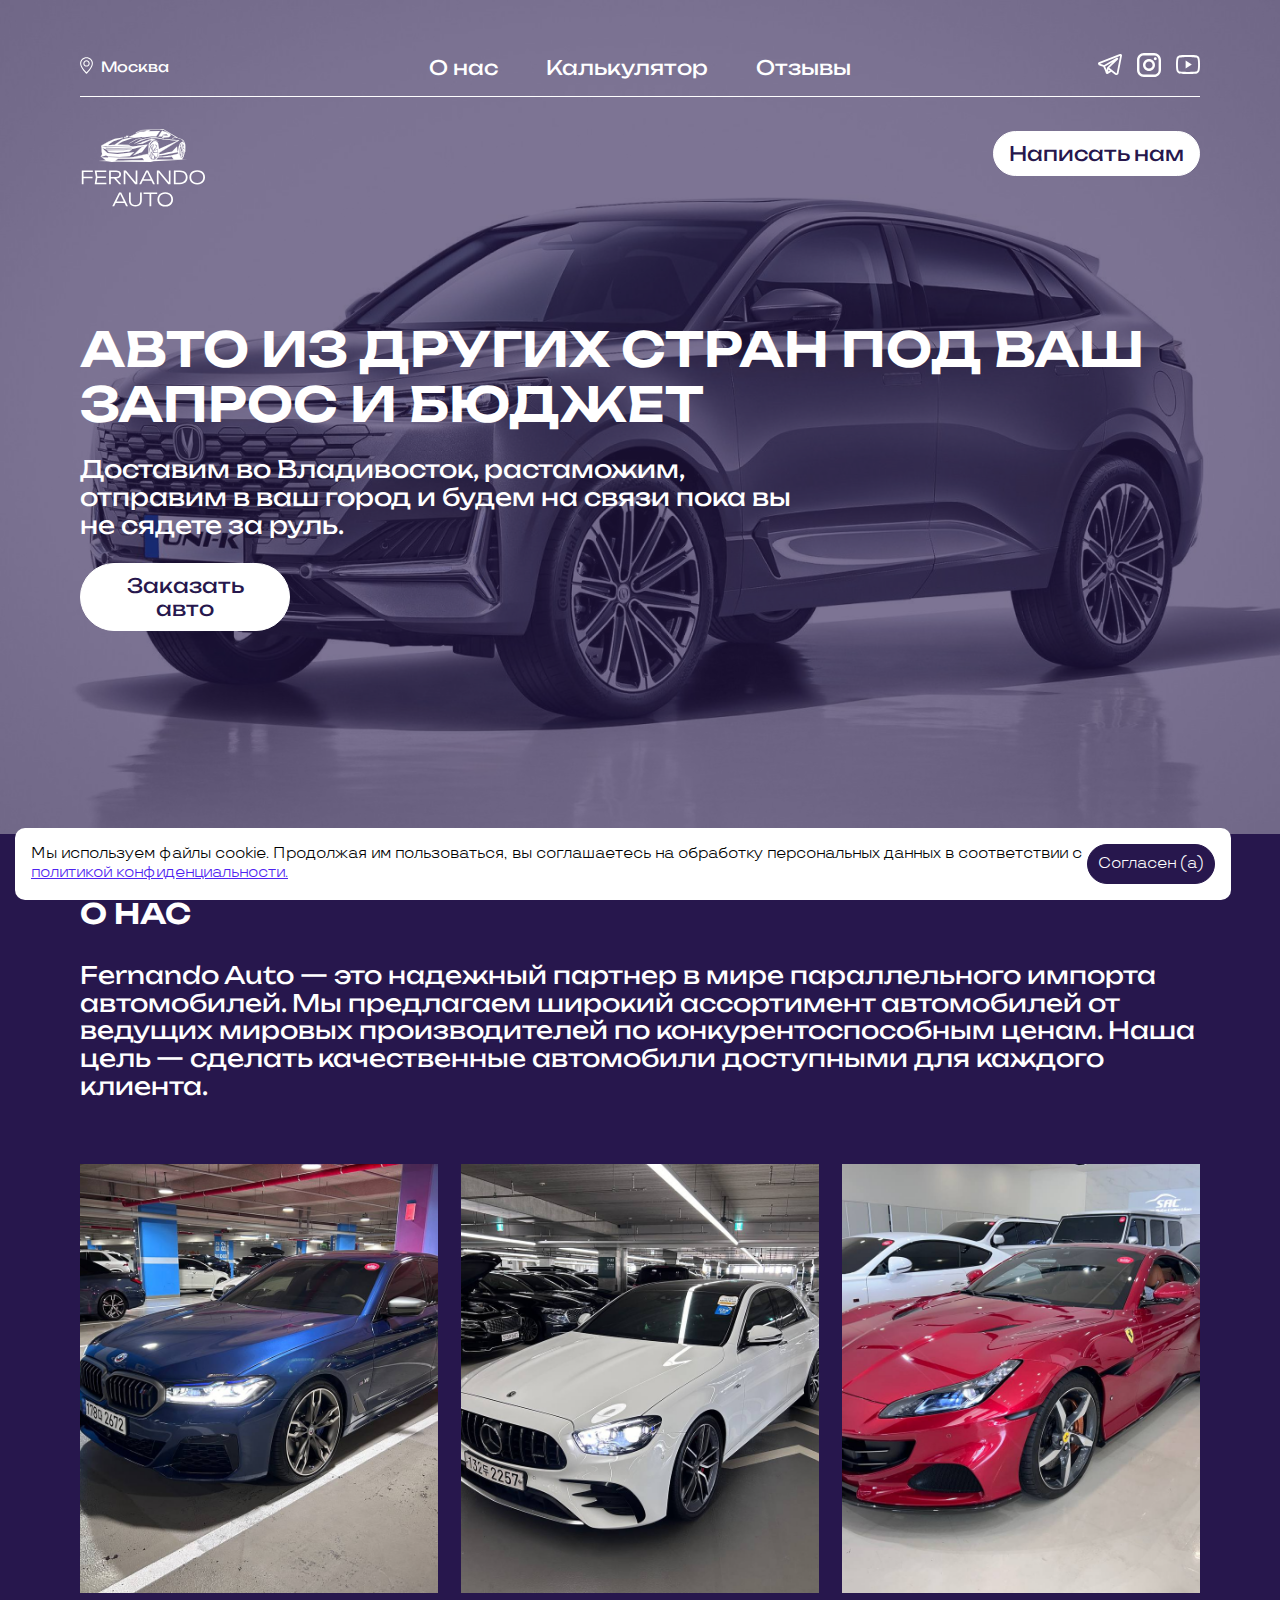
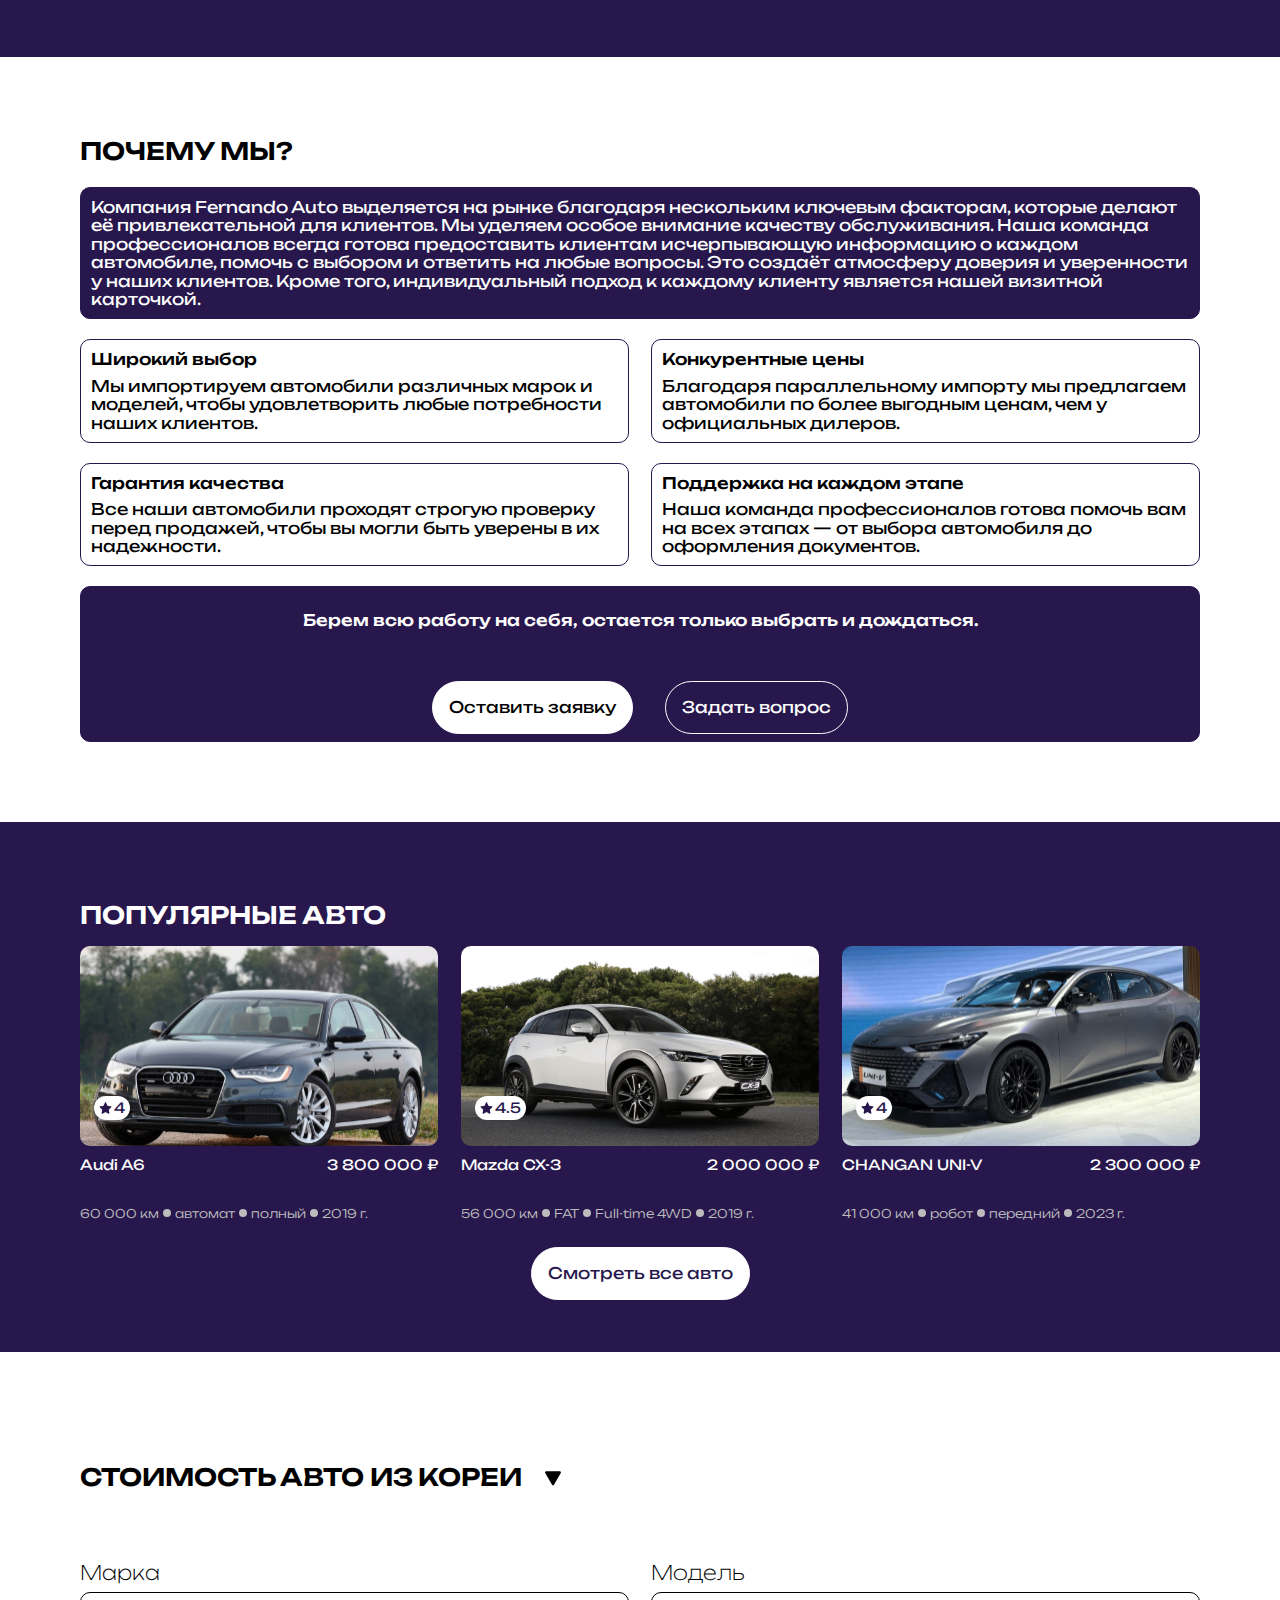
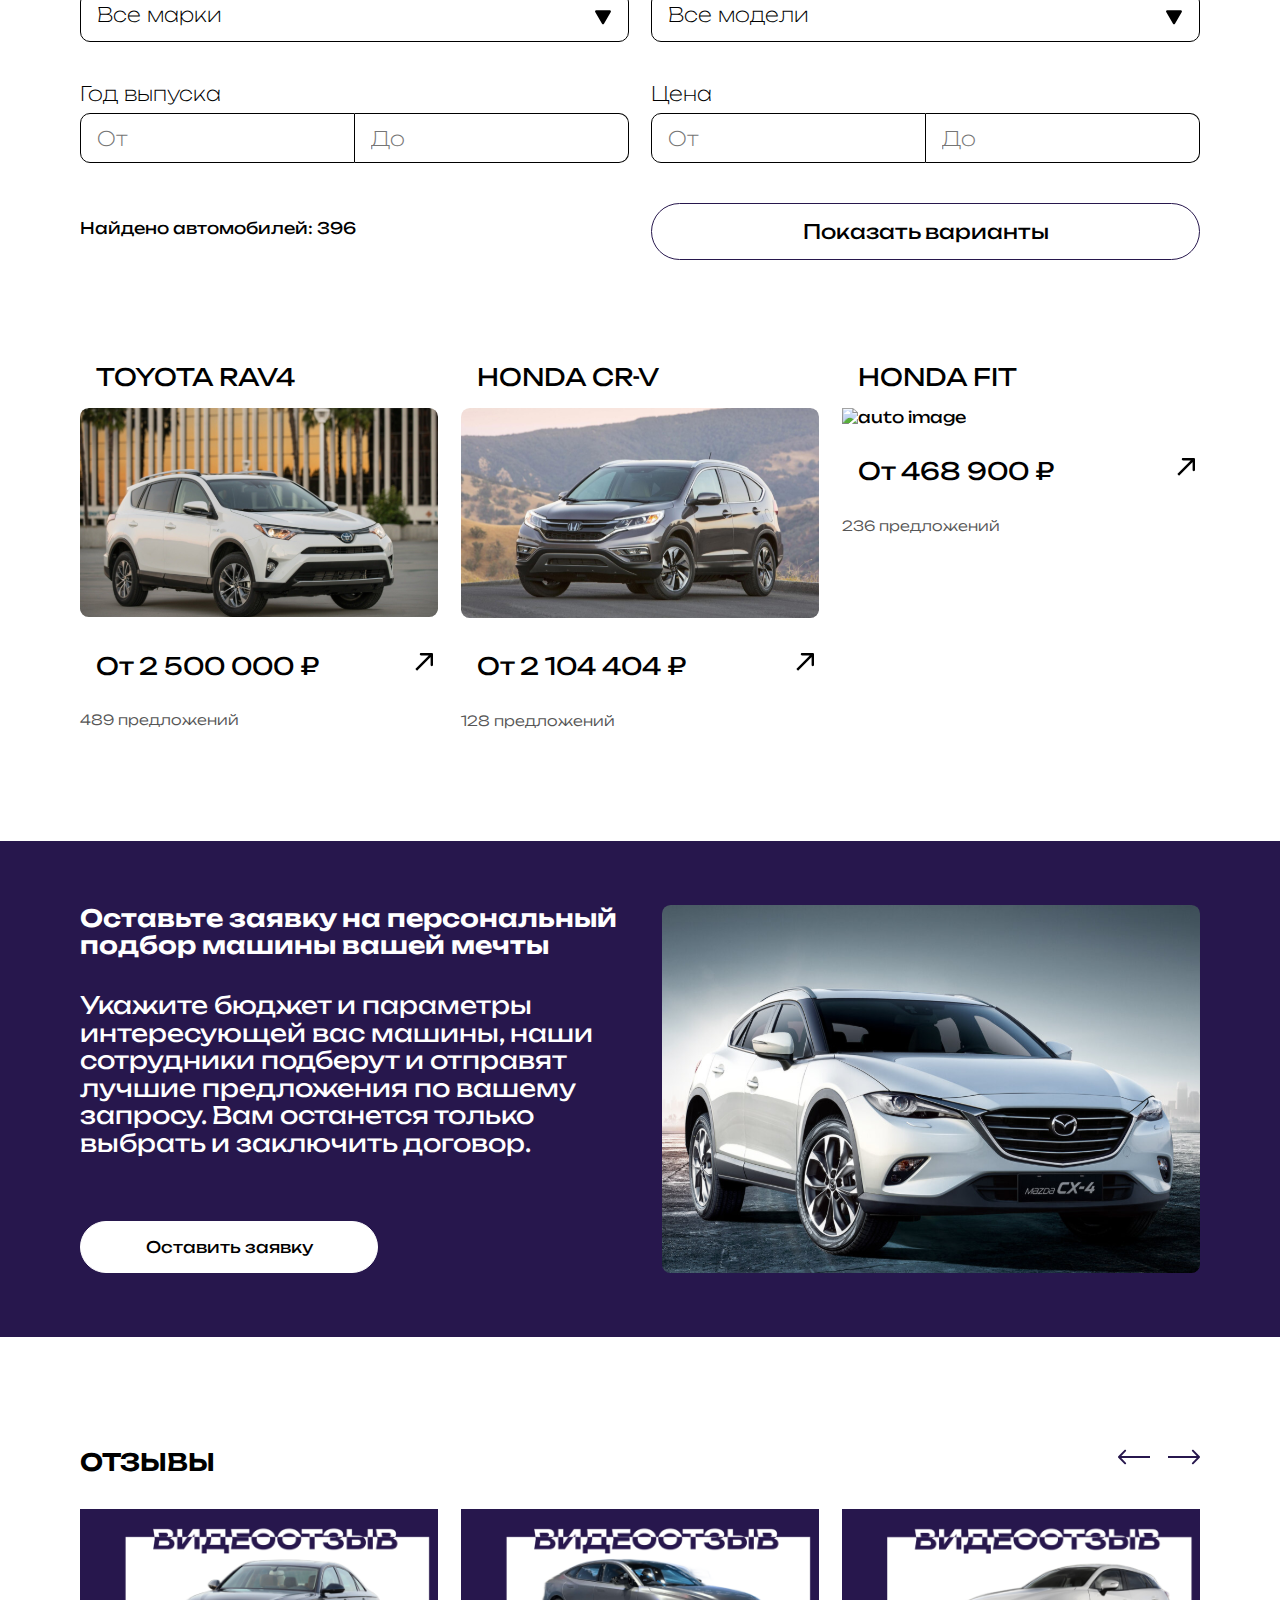
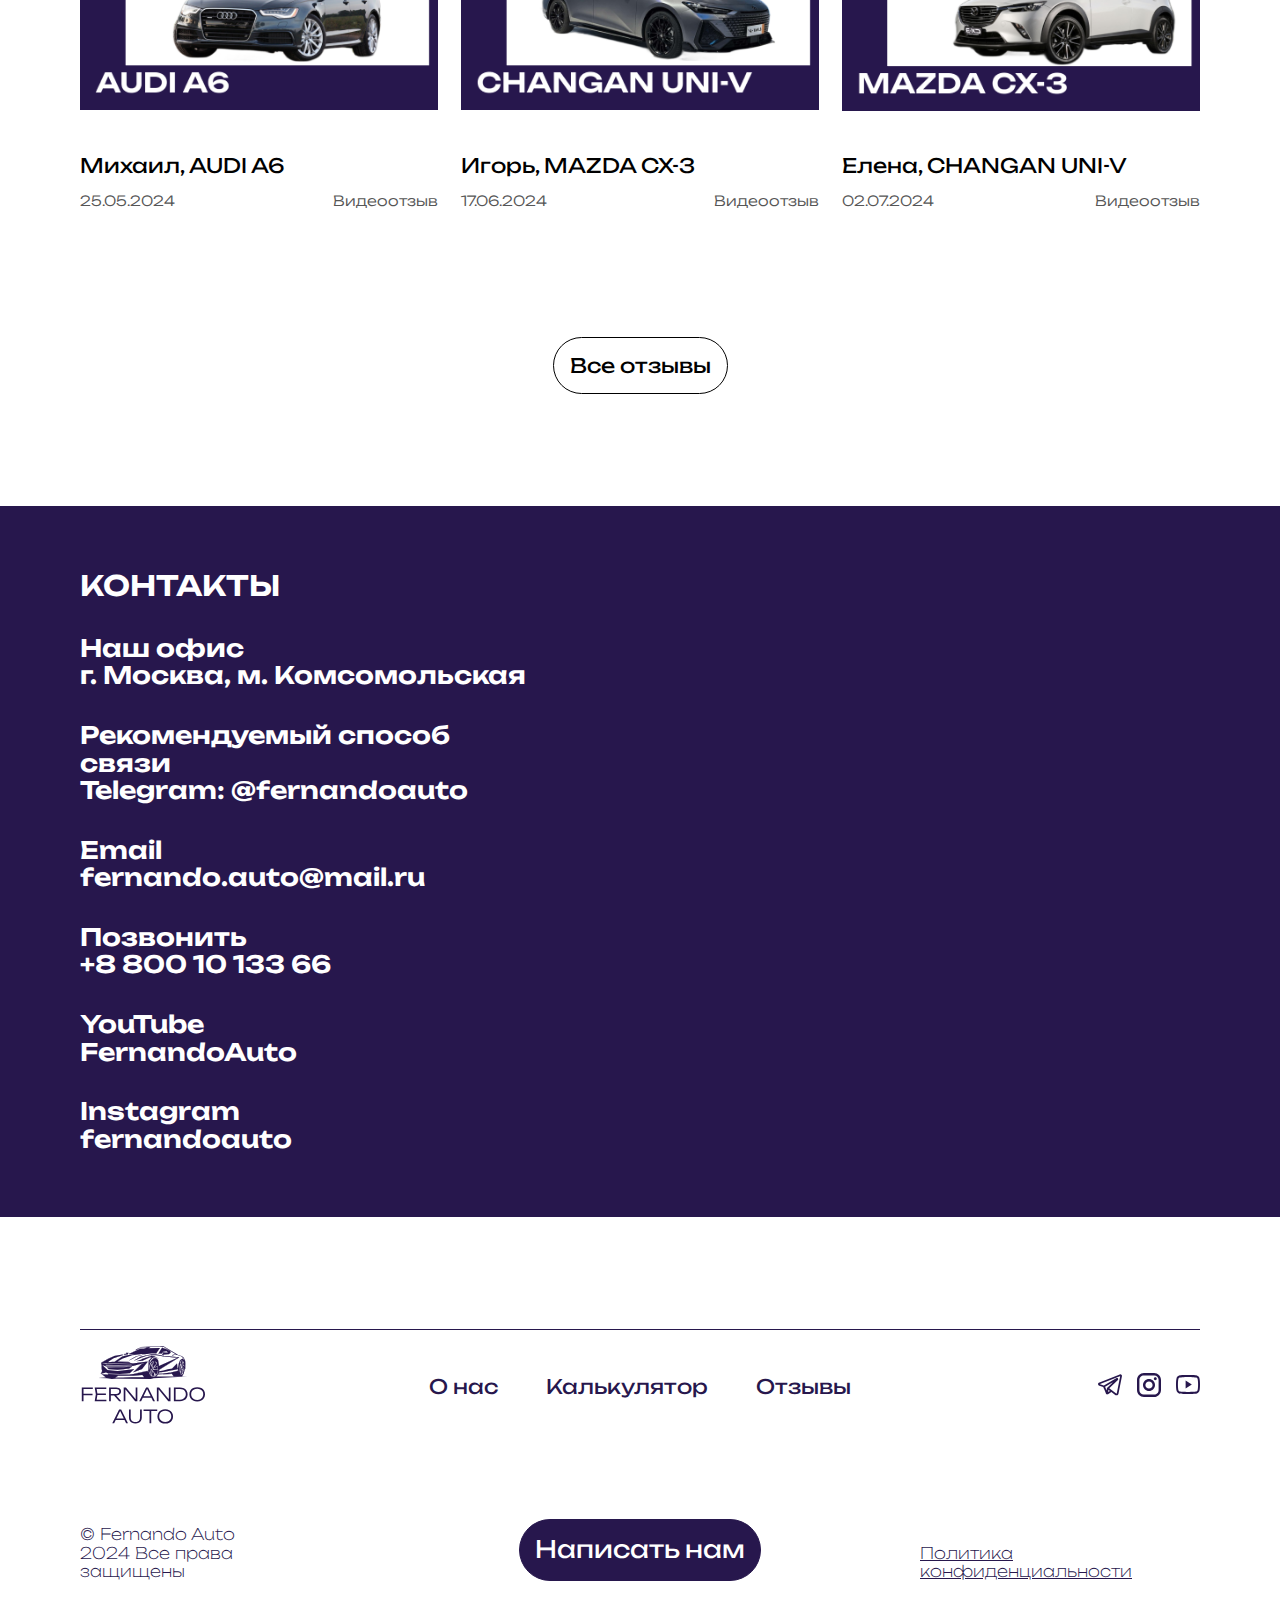
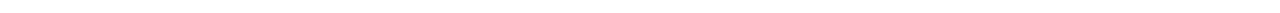
==== commit 67c6b5f9: "correction add commit" ====
--- a/index.html
+++ b/index.html
@@ -84,8 +84,8 @@
                 <div class="company__images">
                     <img class="company__images__arrow__back" src="./images/arrow_back_light.svg" alt="arrow back">
                     <img class="company__images__arrow__next" src="./images/arrow_next_light.svg" alt="arrow back">
+                    <img class="company__image" src="./images/4.jpg" alt="auto picture">
                     <img class="company__image" src="./images/1.jpg" alt="auto picture">
-                    <img class="company__image" src="./images/2.jpg" alt="auto picture">
                     <img class="company__image" src="./images/3.jpg" alt="auto picture">
                 </div>
             </section>
--- a/style.css
+++ b/style.css
@@ -1631,11 +1631,7 @@
 
     height: 530px;
   }
-
-  .goods__title {
-    font-size: 16px;
-  }
-
+  
   .goods__cards {
     padding: 16px 0 27px;
   }
@@ -2030,6 +2026,10 @@
     height: 408px;
   }
 
+  .goods__title {
+    font-size: 16px;
+  }
+
   .goods__card__img {
     height: 131px;
   }
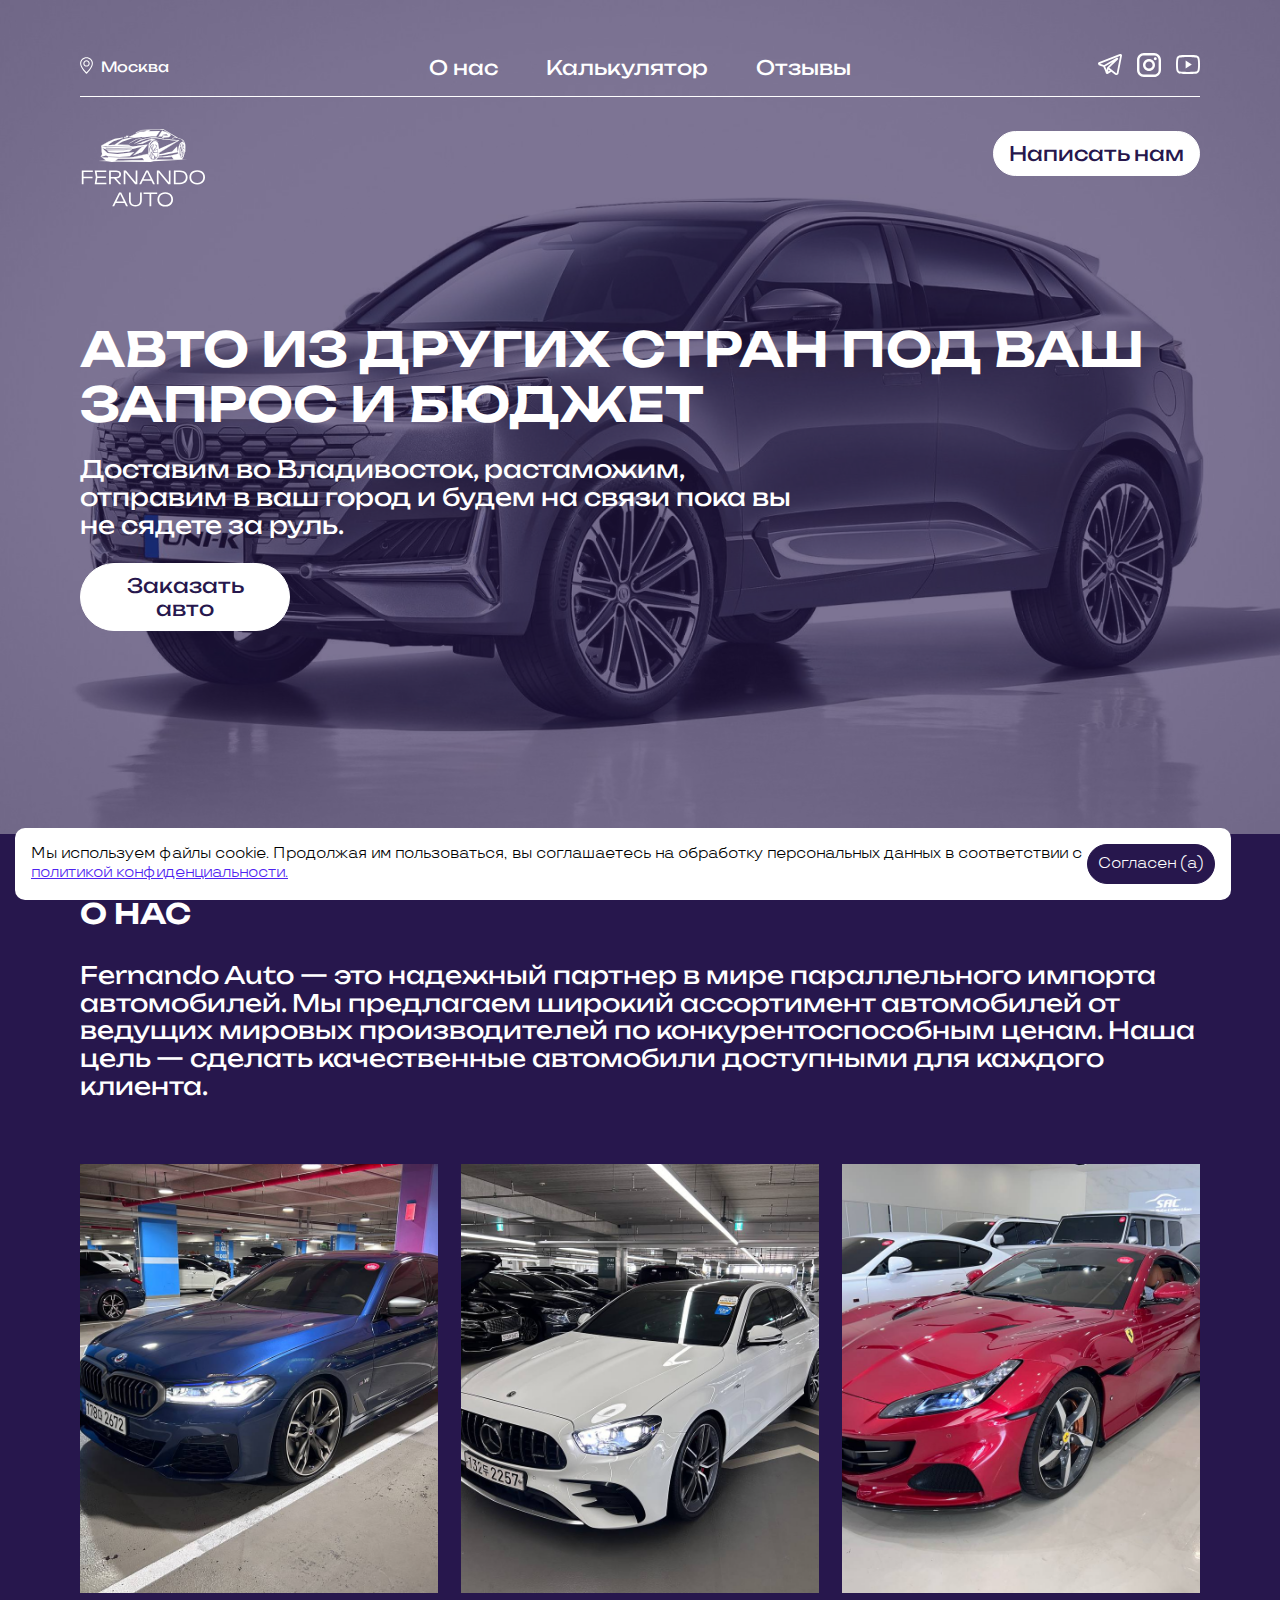
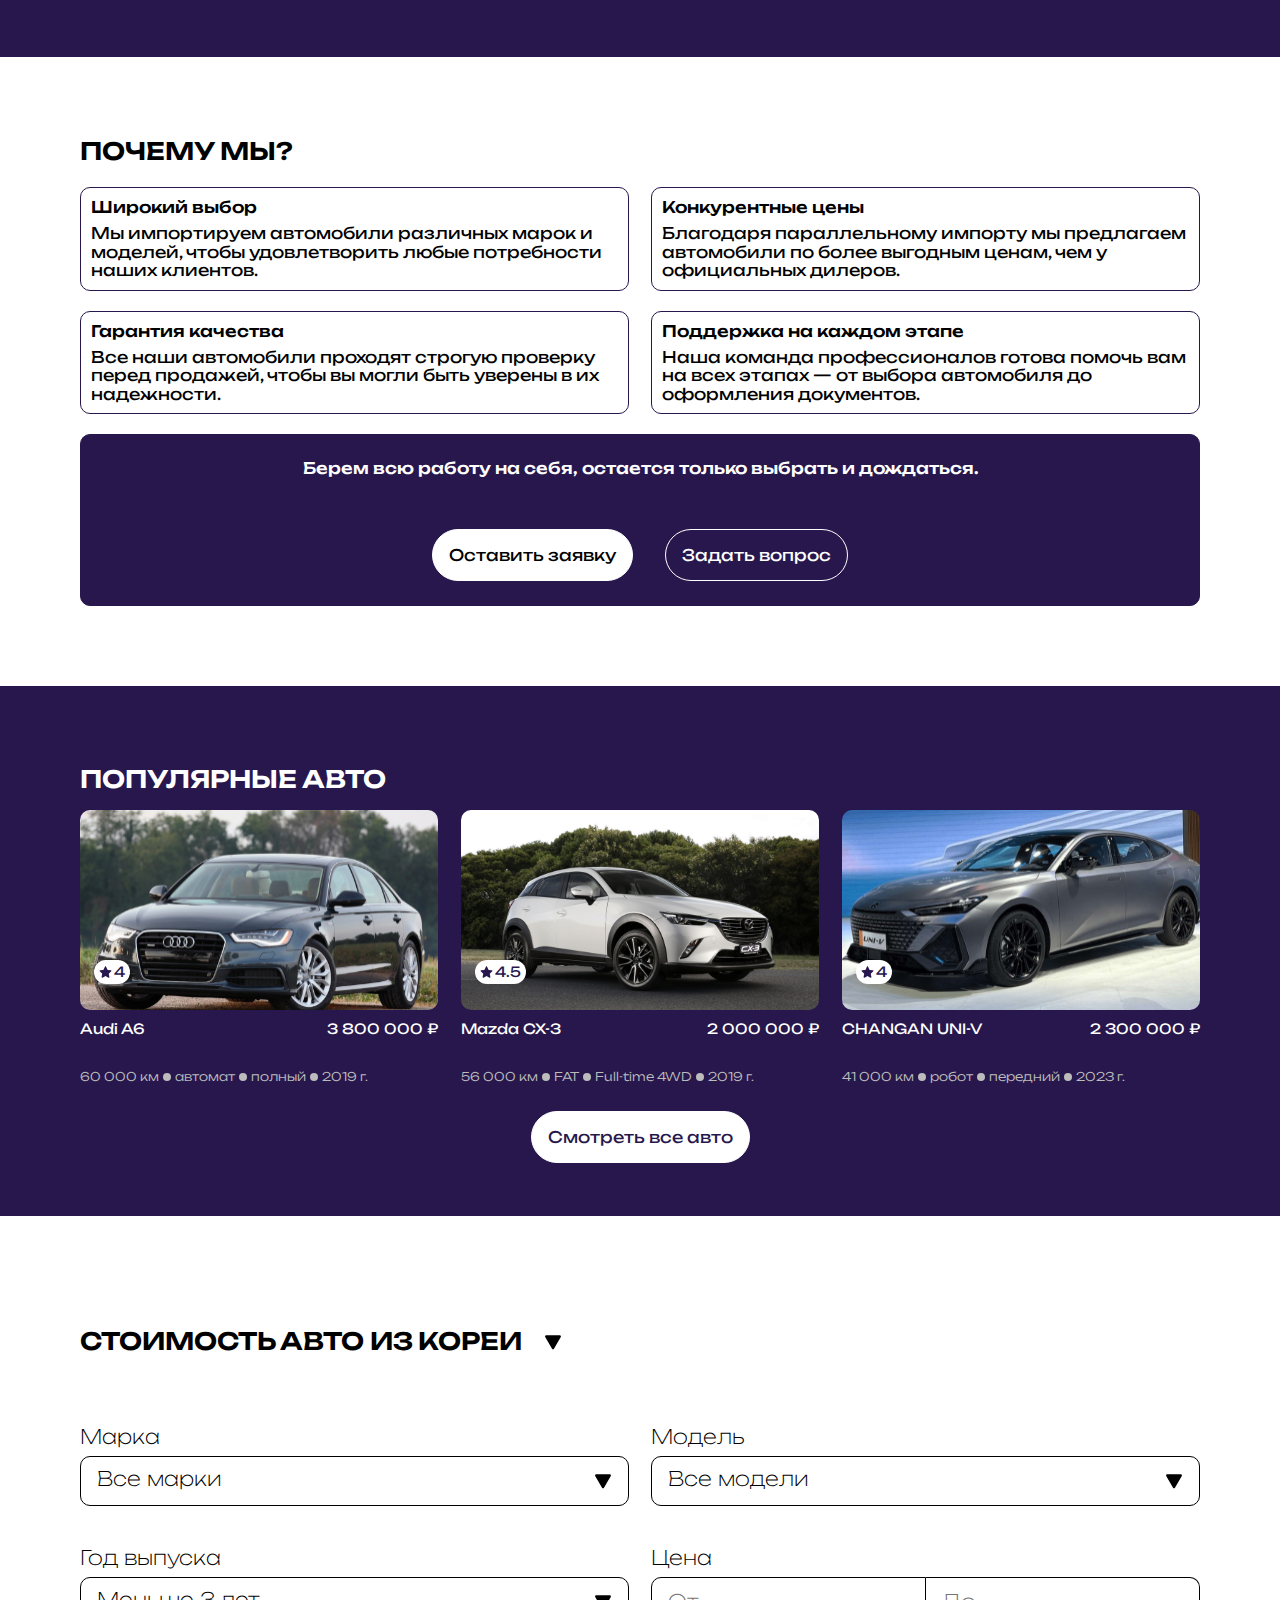
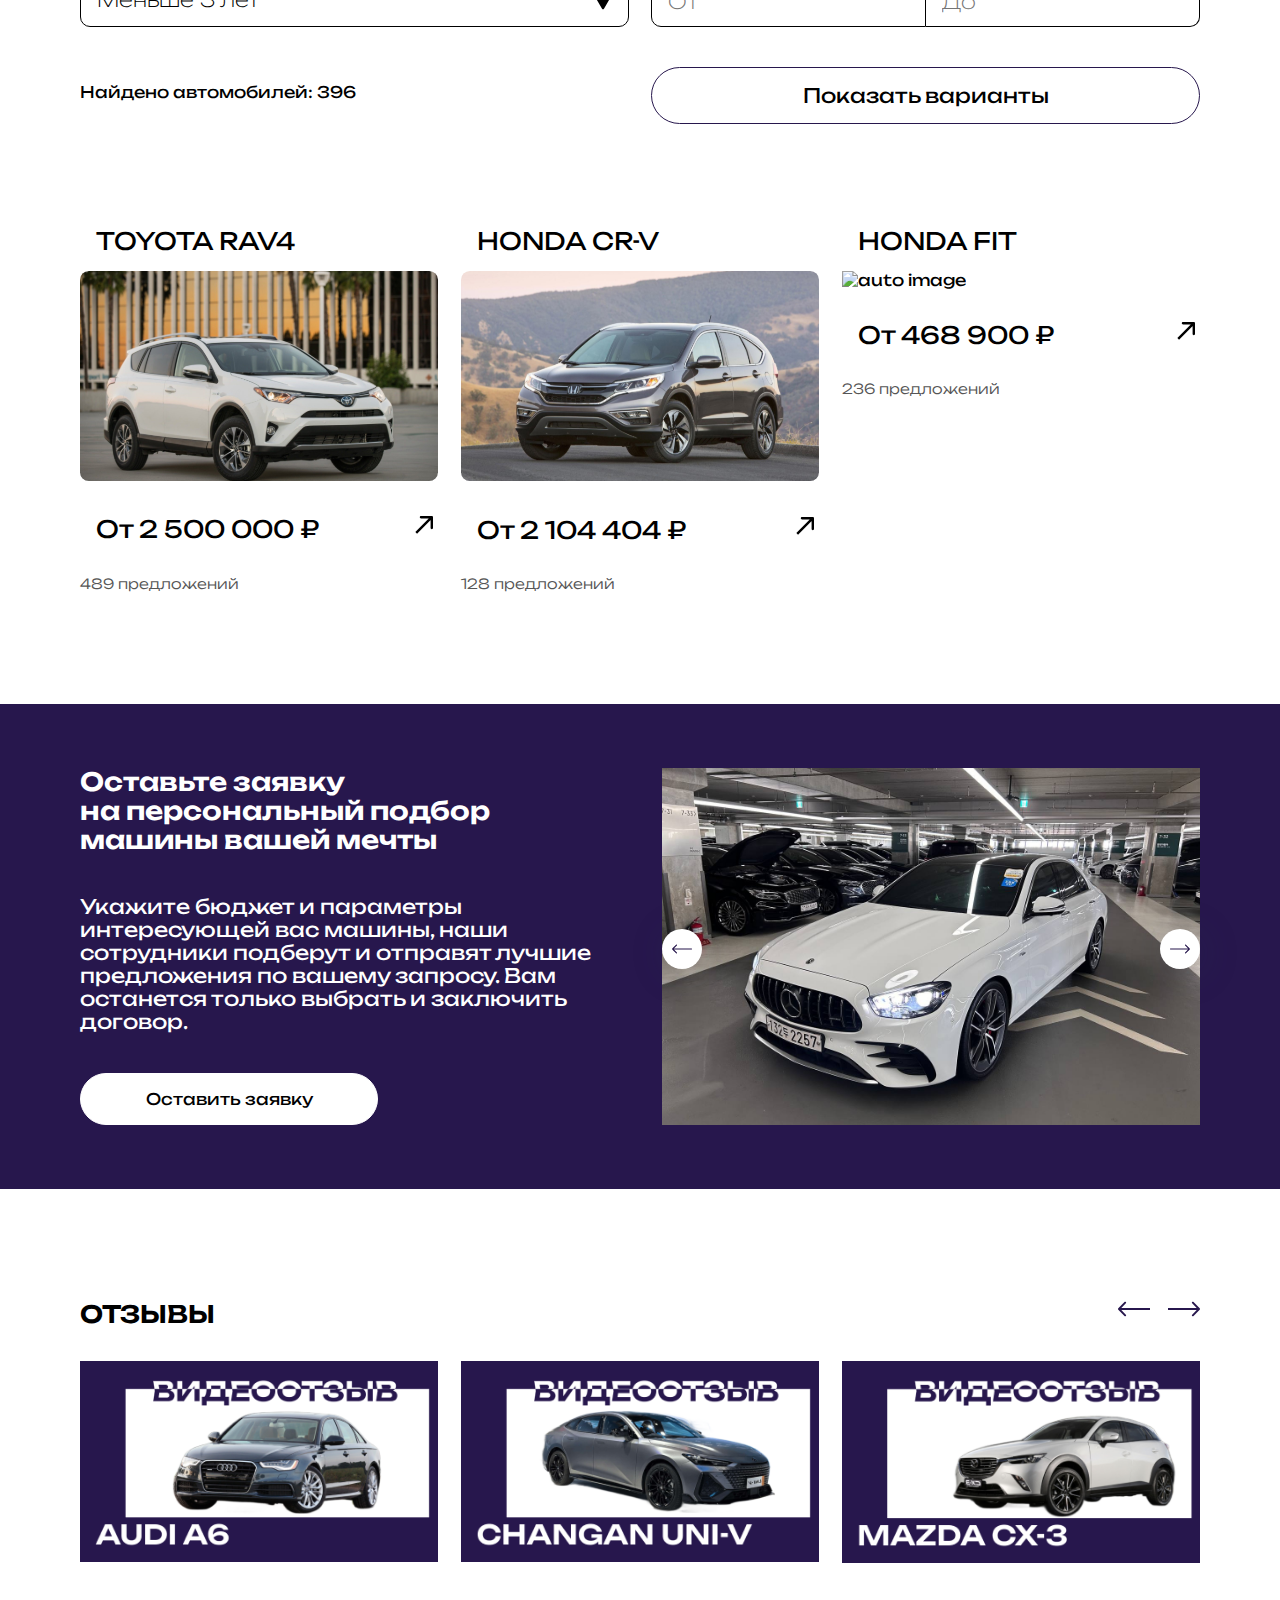
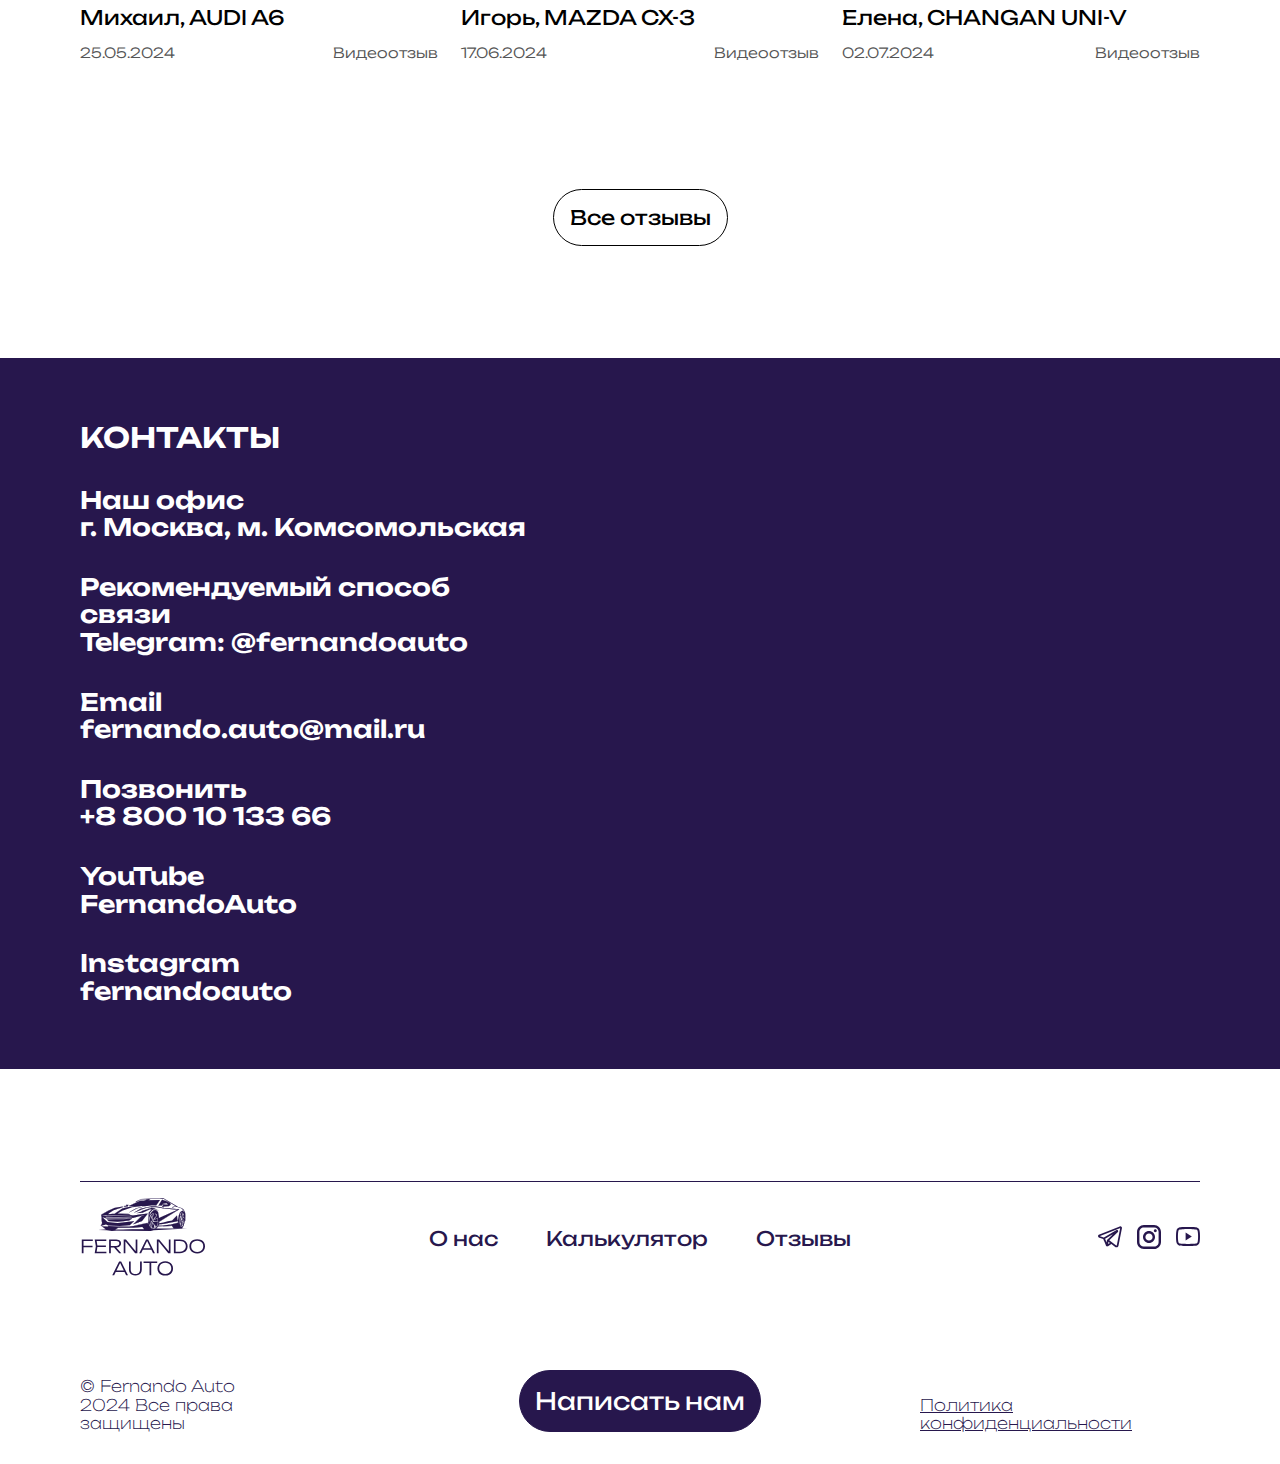
==== commit 02359c9d: "correction add commit" ====
--- a/index.html
+++ b/index.html
@@ -93,12 +93,12 @@
             <section class="advantages">
                 <h3 class="advantages__title">почему мы?</h3>
                 <div class="advantages__container">
-                    <div class="advantage advantage__general">Компания Fernando Auto выделяется на рынке благодаря
+                    <!-- <div class="advantage advantage__general">Компания Fernando Auto выделяется на рынке благодаря
                         нескольким ключевым факторам, которые делают её привлекательной для клиентов. Мы уделяем особое
                         внимание качеству обслуживания. Наша команда профессионалов всегда готова предоставить клиентам
                         исчерпывающую информацию о каждом автомобиле, помочь с выбором и ответить на любые вопросы.
                         Это создаёт атмосферу доверия и уверенности у наших клиентов. Кроме того, индивидуальный подход
-                        к каждому клиенту является нашей визитной карточкой.</div>
+                        к каждому клиенту является нашей визитной карточкой.</div> -->
                     <div class="advantage">
                         <h4 class="advantage__title">Широкий выбор</h4>
                         <div class="advantage__text">Мы импортируем автомобили различных марок и моделей, чтобы
@@ -246,13 +246,30 @@
                             <ul class="models__list hidden"></ul>
                         </div>
                     </div>
-                    <label class="filter__item">
+                    <div class="filter__item years">
+                        <div class="filter__item__title">Год выпуска</div>
+                        <div class="filter__item__content years__content">
+                            <div class="filter__text year__text">Меньше 3 лет</div>
+                            <div class="filter__arrows">
+                                <img class="filter__arrow years__arrow__down" src="./images/arrow_down.svg"
+                                    alt="Стрелка вниз">
+                                <img class="filter__arrow hidden years__arrow__up" src="./images/arrow_up.svg"
+                                    alt="Стрелка вверх">
+                            </div>
+                            <ul class="years__list hidden">
+                                <li class="year">Меньше 3 лет</li>
+                                <li class="year">3-5 лет</li>
+                                <li class="year">5-7 лет</li>
+                            </ul>
+                        </div>
+                    </div>
+                    <!-- <label class="filter__item">
                         <h5 class="filter__item__title">Год выпуска</h5>
                         <div class="filter__item__inputs">
                             <input class="filter__item__input" type="text" placeholder="От">
                             <input class="filter__item__input" type="text" placeholder="До">
                         </div>
-                    </label>
+                    </label> -->
                     <label class="filter__item">
                         <h5 class="filter__item__title">Цена</h5>
                         <div class="filter__item__inputs">
@@ -300,13 +317,19 @@
                 <div class="application-form__content">
                     <div class="application-form__title">
                         Оставьте заявку на персональный подбор машины вашей мечты
-                        <span class="application-form__subtitle">Укажите бюджет и параметры интересующей вас машины,
-                            наши сотрудники подберут и отправят лучшие предложения по вашему запросу. Вам останется
-                            только выбрать и заключить договор.</span>
-                    </div>
+                    </div>
+                    <div class="application-form__subtitle">Укажите бюджет и параметры интересующей вас машины,
+                        наши сотрудники подберут и отправят лучшие предложения по вашему запросу. Вам останется
+                        только выбрать и заключить договор.</div>
                     <button class="application-form__content__button order">Оставить заявку</button>
                 </div>
-                <img class="application-form__img" src="./images/application-form.svg" alt="mazda auto image">
+                <div class="application-form__img__contaiter">
+                    <img class="application-form__img" src="./images/1.jpg" alt="auto image">
+                    <img class="application-form__img" src="./images/2.jpg" alt="auto image">
+                    <img class="application-form__img" src="./images/3.jpg" alt="auto image">
+                    <img class="application-form__img__arrow__back" src="./images/arrow_back.svg" alt="arrow back">
+                    <img class="application-form__img__arrow__next" src="./images/arrow_next.svg" alt="arrow next">
+                </div>
             </section>
             <!-- Раздел "Отзывы" -->
             <section class="reviews">
--- a/style.css
+++ b/style.css
@@ -420,7 +420,7 @@
 .advantages__container {
   display: grid;
 
-  grid-template-columns: 1fr 1fr 1fr 1fr;
+  grid-template-columns: 1fr 1fr 1fr;
   grid-template-rows: 1fr 1fr;
 
   gap: 30px;
@@ -466,7 +466,7 @@
 
 .advantage__application-form {
   grid-row: 2;
-  grid-column: 3 / span 2;
+  grid-column: 2 / span 2;
 
   background-color: var(--bg-color);
   color: var(--text-color);
@@ -729,7 +729,8 @@
 
 .country,
 .brand,
-.model {
+.model,
+.year {
   font-size: 20px;
   font-weight: 200;
   padding: 4px 0 4px 8px;
@@ -739,7 +740,8 @@
 
 .country:hover,
 .brand:hover,
-.model:hover {
+.model:hover,
+.year:hover {
   color: #4e23f0;
 }
 
@@ -859,6 +861,29 @@
   overflow-y: scroll;
 
   padding: 5px;
+}
+
+.years__list {
+  position: absolute;
+
+  top: 60px;
+  right: 0;
+
+  z-index: 10;
+
+  width: 100%;
+  height: 120px;
+
+  border-radius: 10px;
+  outline: 1px solid #000000;
+
+  background-color: var(--text-color);
+
+  overflow-y: scroll;
+
+  padding: 5px;
+
+  z-index: 102;
 }
 
 .filter__item__inputs {
@@ -1016,21 +1041,21 @@
   display: flex;
   flex-direction: column;
   justify-content: space-between;
+  gap: 40px;
 
   width: 48%;
+
+  position: relative;
 }
 
 .application-form__title {
-  font-size: 24px;
+  font-size: 36px;
   font-weight: 600;
 }
 
 .application-form__subtitle {
-  display: block;
-
+  font-size: 30px;
   font-weight: 400;
-
-  padding-top: 32px;
 }
 
 .application-form__content__button {
@@ -1054,8 +1079,47 @@
   color: var(--text-color);
 }
 
+.application-form__img__contaiter {
+  width: 48%;
+  position: relative;
+}
+
 .application-form__img {
-  width: 48%;
+  width: 100%;
+  height: 100%;
+
+  object-fit: cover;
+
+  position: absolute;
+  top: 0;
+  left: 0;
+}
+
+.application-form__img__arrow__back,
+.application-form__img__arrow__next {
+  position: absolute;
+
+  top: 45%;
+  width: 40px;
+  height: 40px;
+
+  background-color: var(--text-color);
+
+  border-radius: 50%;
+  padding: 10px;
+
+  cursor: pointer;
+
+  box-shadow: 4px 4px 39px 0px rgba(34, 60, 80, 0.2);
+  z-index: 200;
+}
+
+.application-form__img__arrow__back {
+  left: 0;
+}
+
+.application-form__img__arrow__next {
+  right: 0;
 }
 
 /* Раздел "Отзывы" */
@@ -1578,7 +1642,6 @@
     font-size: 16px;
     font-weight: 500;
     padding: 24px;
-    height: 156px;
   }
 
   .advantage__application-form .advantage__title {
@@ -1631,7 +1694,7 @@
 
     height: 530px;
   }
-  
+
   .goods__cards {
     padding: 16px 0 27px;
   }
@@ -1683,6 +1746,22 @@
     background-color: transparent;
     color: var(--text-color);
   }
+
+  /* Раздел, где можно оставить заявку */
+
+  .application-form__title {
+    font-size: 25px;
+  }
+
+  .application-form__subtitle {
+    font-size: 20px;
+  }
+}
+
+@media (max-width: 1080px) {
+  .application-form__subtitle {
+    font-size: 14px;
+  }
 }
 
 @media (max-width: 1010px) {
@@ -1724,13 +1803,13 @@
     padding: 80px;
   }
 
-  .application-form__title {
+  /* .application-form__title {
     font-size: 16px;
   }
 
   .application-form__subtitle {
     padding: 16px 0;
-  }
+  } */
 
   .application-form__content__button {
     width: 253px;
@@ -2074,7 +2153,8 @@
 
   .country,
   .brand,
-  .model {
+  .model,
+  .year {
     font-size: 16px;
   }
 
@@ -2102,6 +2182,14 @@
     right: 0;
   }
 
+  .years__list {
+    width: 100%;
+    height: 100px;
+
+    top: 60px;
+    right: 0;
+  }
+
   .filter__item__input {
     font-size: 16px;
   }
@@ -2122,6 +2210,18 @@
 
   .application-form {
     padding: 32px 30px;
+  }
+
+  .application-form__content {
+    gap: 20px;
+  }
+
+  .application-form__title {
+    font-size: 16px;
+  }
+
+  .application-form__subtitle {
+    font-size: 14px;
   }
 
   /* Раздел "Отзывы" */
@@ -2197,12 +2297,12 @@
   }
 
   .communication-type__value,
-.communication-type__text {
-  display: inline-block;
-  font-size: 16px;
-  vertical-align: bottom;
-  margin-bottom: 0;
-}
+  .communication-type__text {
+    display: inline-block;
+    font-size: 16px;
+    vertical-align: bottom;
+    margin-bottom: 0;
+  }
 }
 
 @media (max-width: 543px) {
@@ -2493,7 +2593,8 @@
 
   .country,
   .brand,
-  .model {
+  .model,
+  .year {
     font-size: 10px;
   }
 
@@ -2535,6 +2636,14 @@
     right: 0;
 
     width: 100%;
+  }
+
+  .years__list {
+    top: 35px;
+    right: 0;
+
+    width: 100%;
+    height: 70px;
   }
 
   .filter__item__input {
@@ -2628,6 +2737,7 @@
 
   .application-form__content {
     flex-wrap: wrap;
+    gap: 10px;
 
     width: 100%;
   }
@@ -2638,8 +2748,6 @@
 
   .application-form__subtitle {
     font-size: 12px;
-
-    padding: 8px 0;
   }
 
   .application-form__buttons {
@@ -2647,10 +2755,6 @@
   }
 
   .application-form__content__button {
-    position: absolute;
-    bottom: 30px;
-    left: 50%;
-    transform: translateX(-50%);
     font-size: 10px;
     width: 140px;
   }
@@ -2664,8 +2768,14 @@
     color: var(--text-color);
   }
 
+  .application-form__img__contaiter {
+    width: 100%;
+    height: 300px;
+
+    margin-top: 20px;
+  }
+
   .application-form__img {
-    width: 100%;
     border-radius: 10px;
   }
 
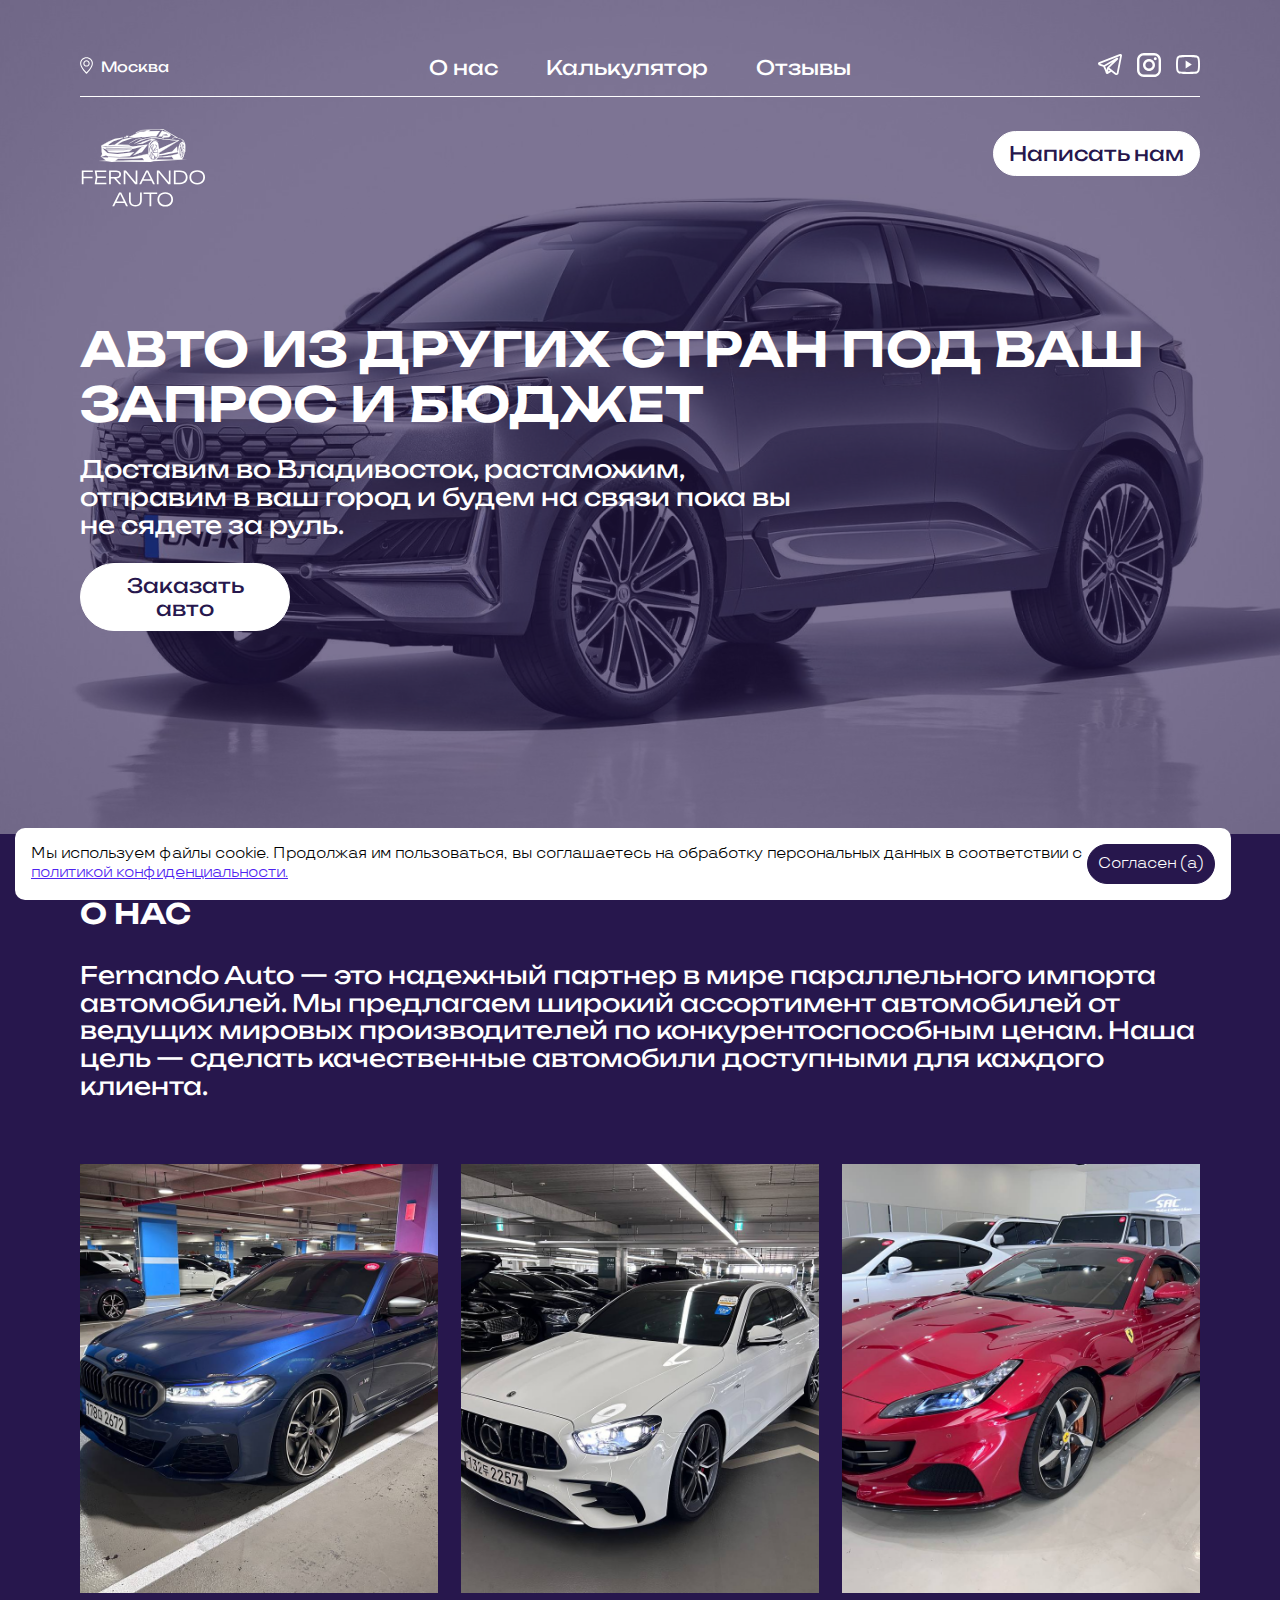
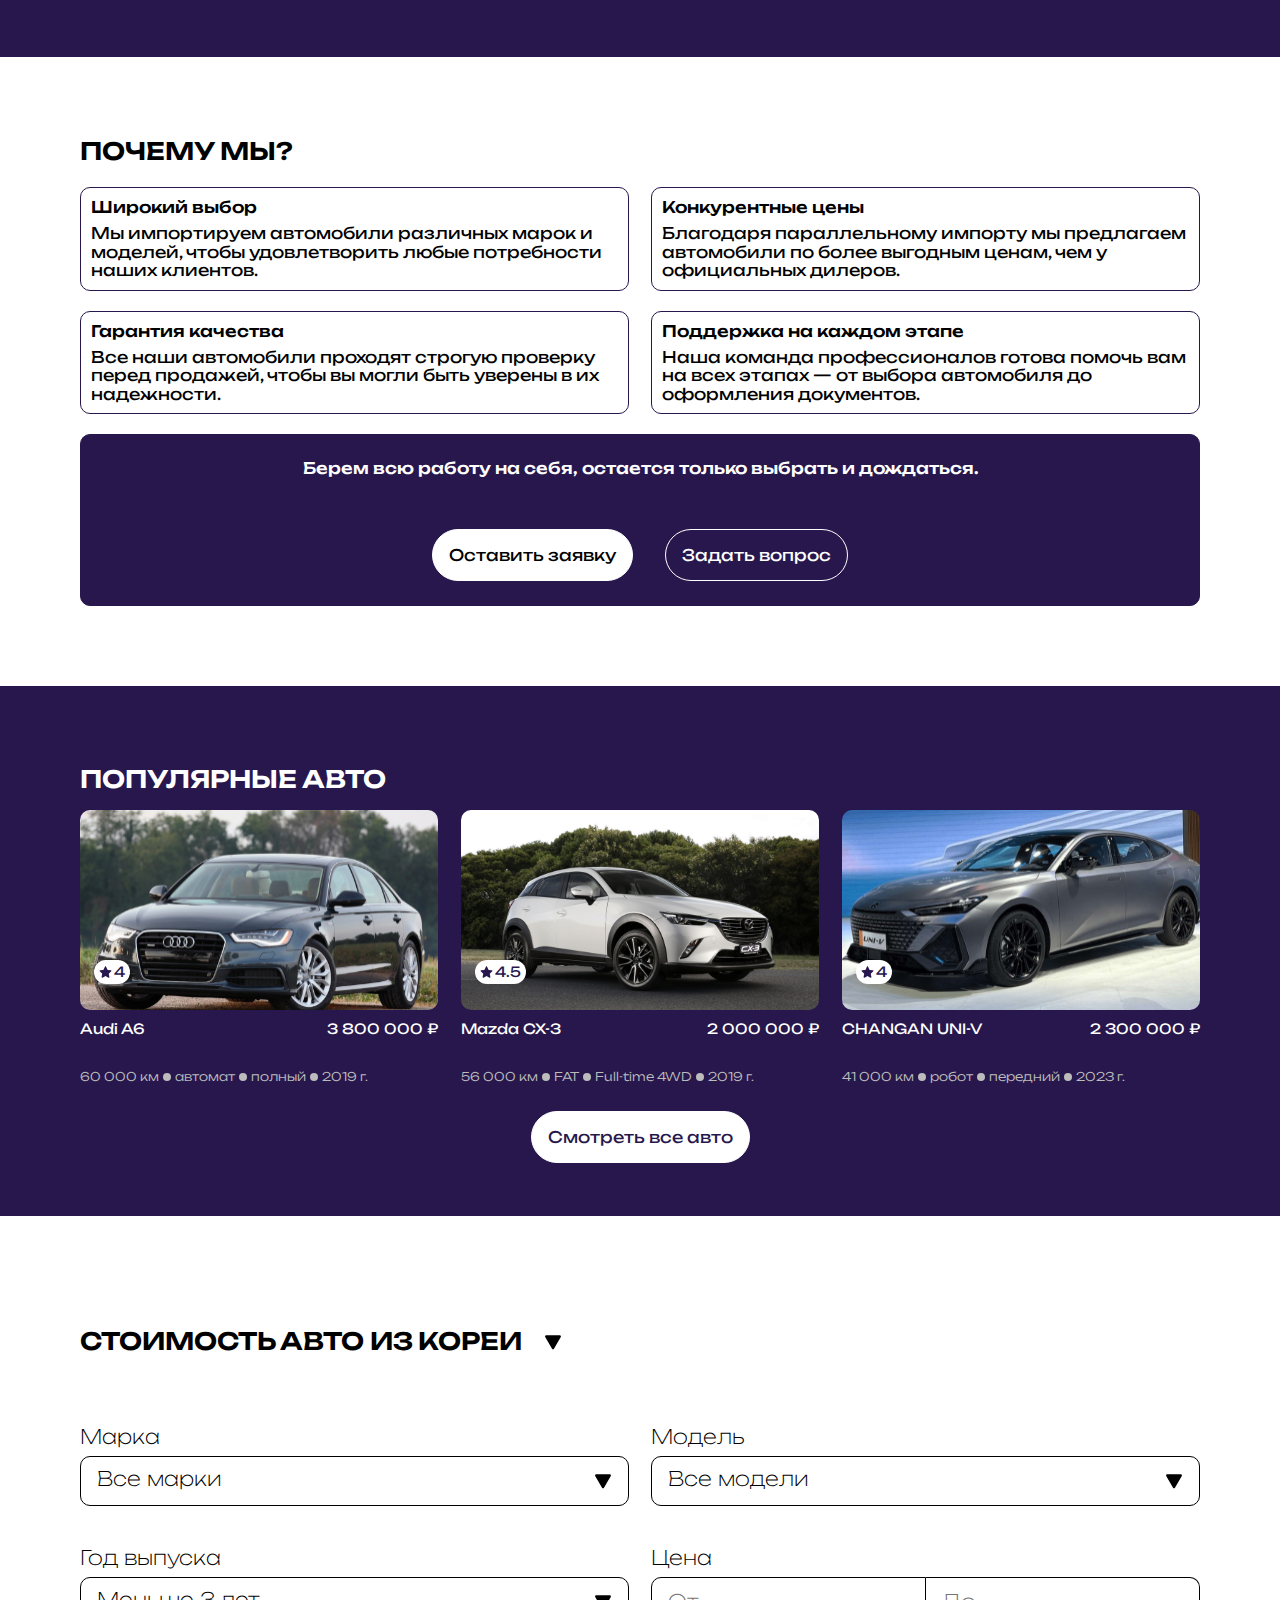
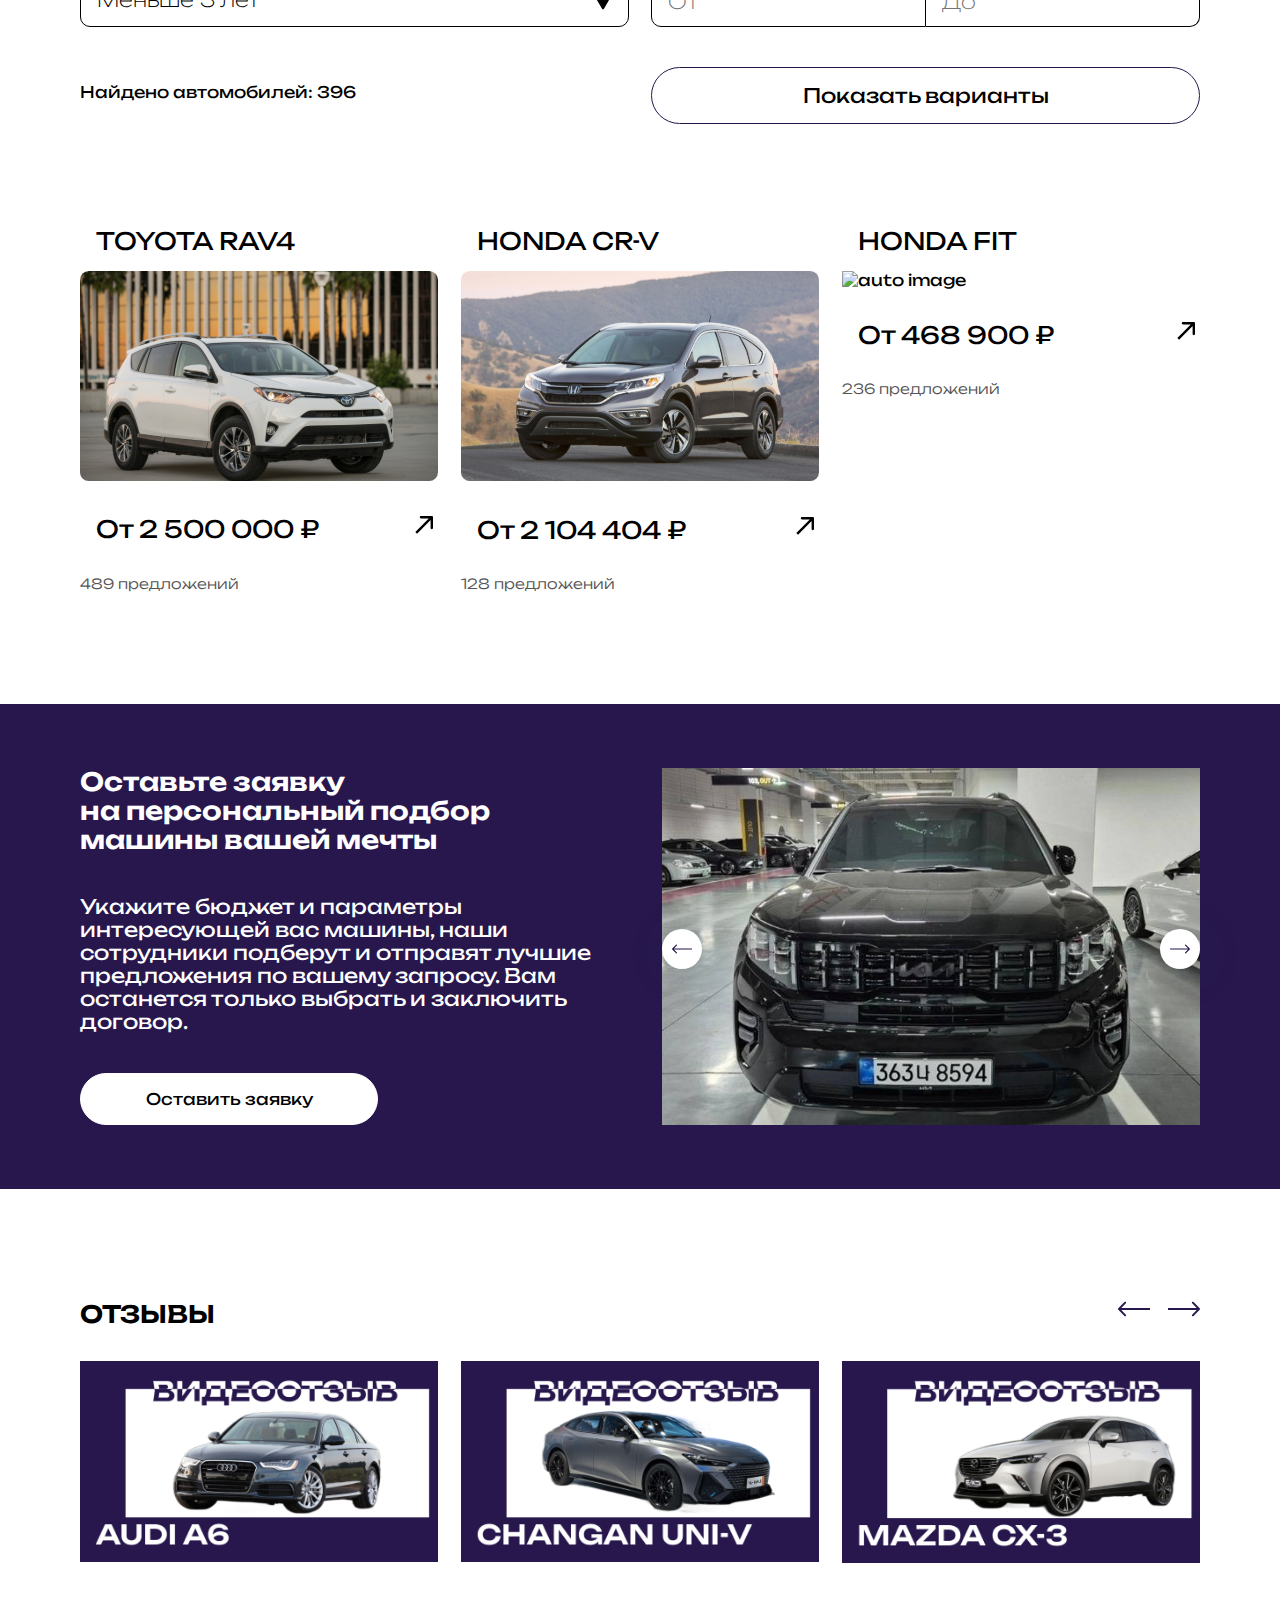
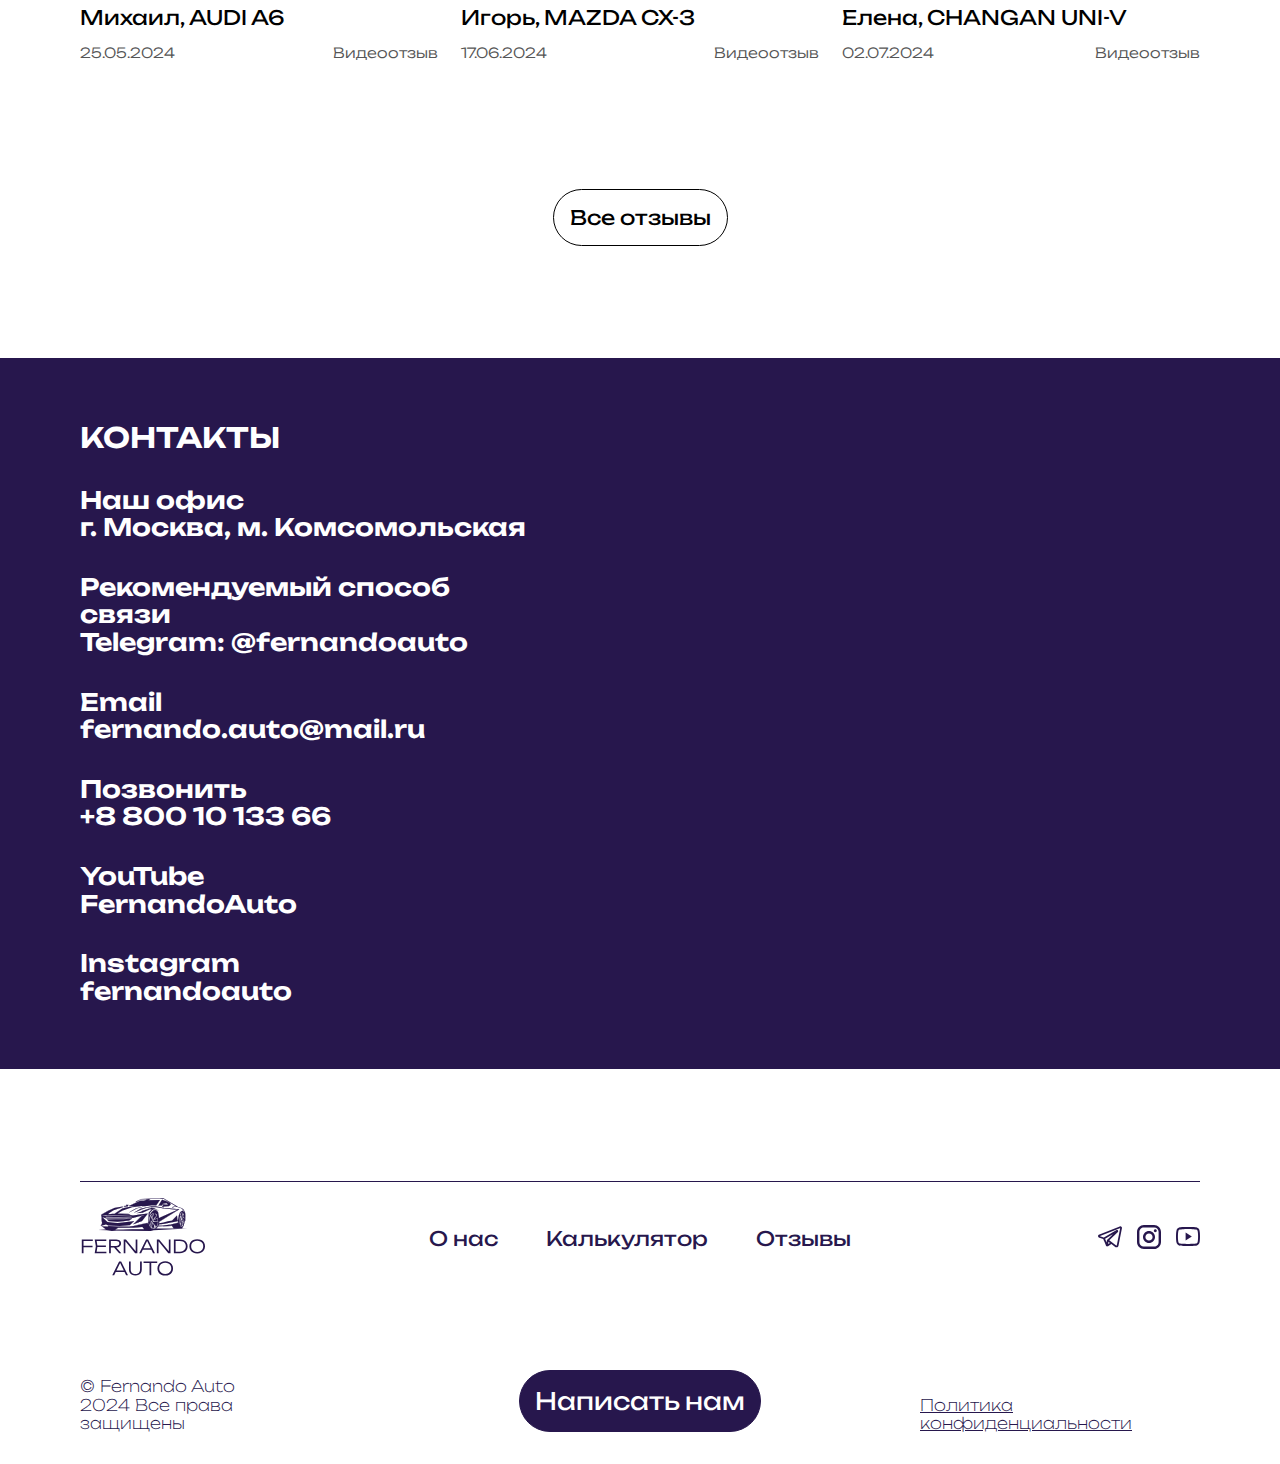
==== commit 5732e76c: "correction add commit" ====
--- a/index.html
+++ b/index.html
@@ -324,9 +324,9 @@
                     <button class="application-form__content__button order">Оставить заявку</button>
                 </div>
                 <div class="application-form__img__contaiter">
-                    <img class="application-form__img" src="./images/1.jpg" alt="auto image">
-                    <img class="application-form__img" src="./images/2.jpg" alt="auto image">
-                    <img class="application-form__img" src="./images/3.jpg" alt="auto image">
+                    <img class="application-form__img" src="./images/5.jpg" alt="auto image">
+                    <img class="application-form__img" src="./images/9.jpg" alt="auto image">
+                    <img class="application-form__img" src="./images/7.jpg" alt="auto image">
                     <img class="application-form__img__arrow__back" src="./images/arrow_back.svg" alt="arrow back">
                     <img class="application-form__img__arrow__next" src="./images/arrow_next.svg" alt="arrow next">
                 </div>
